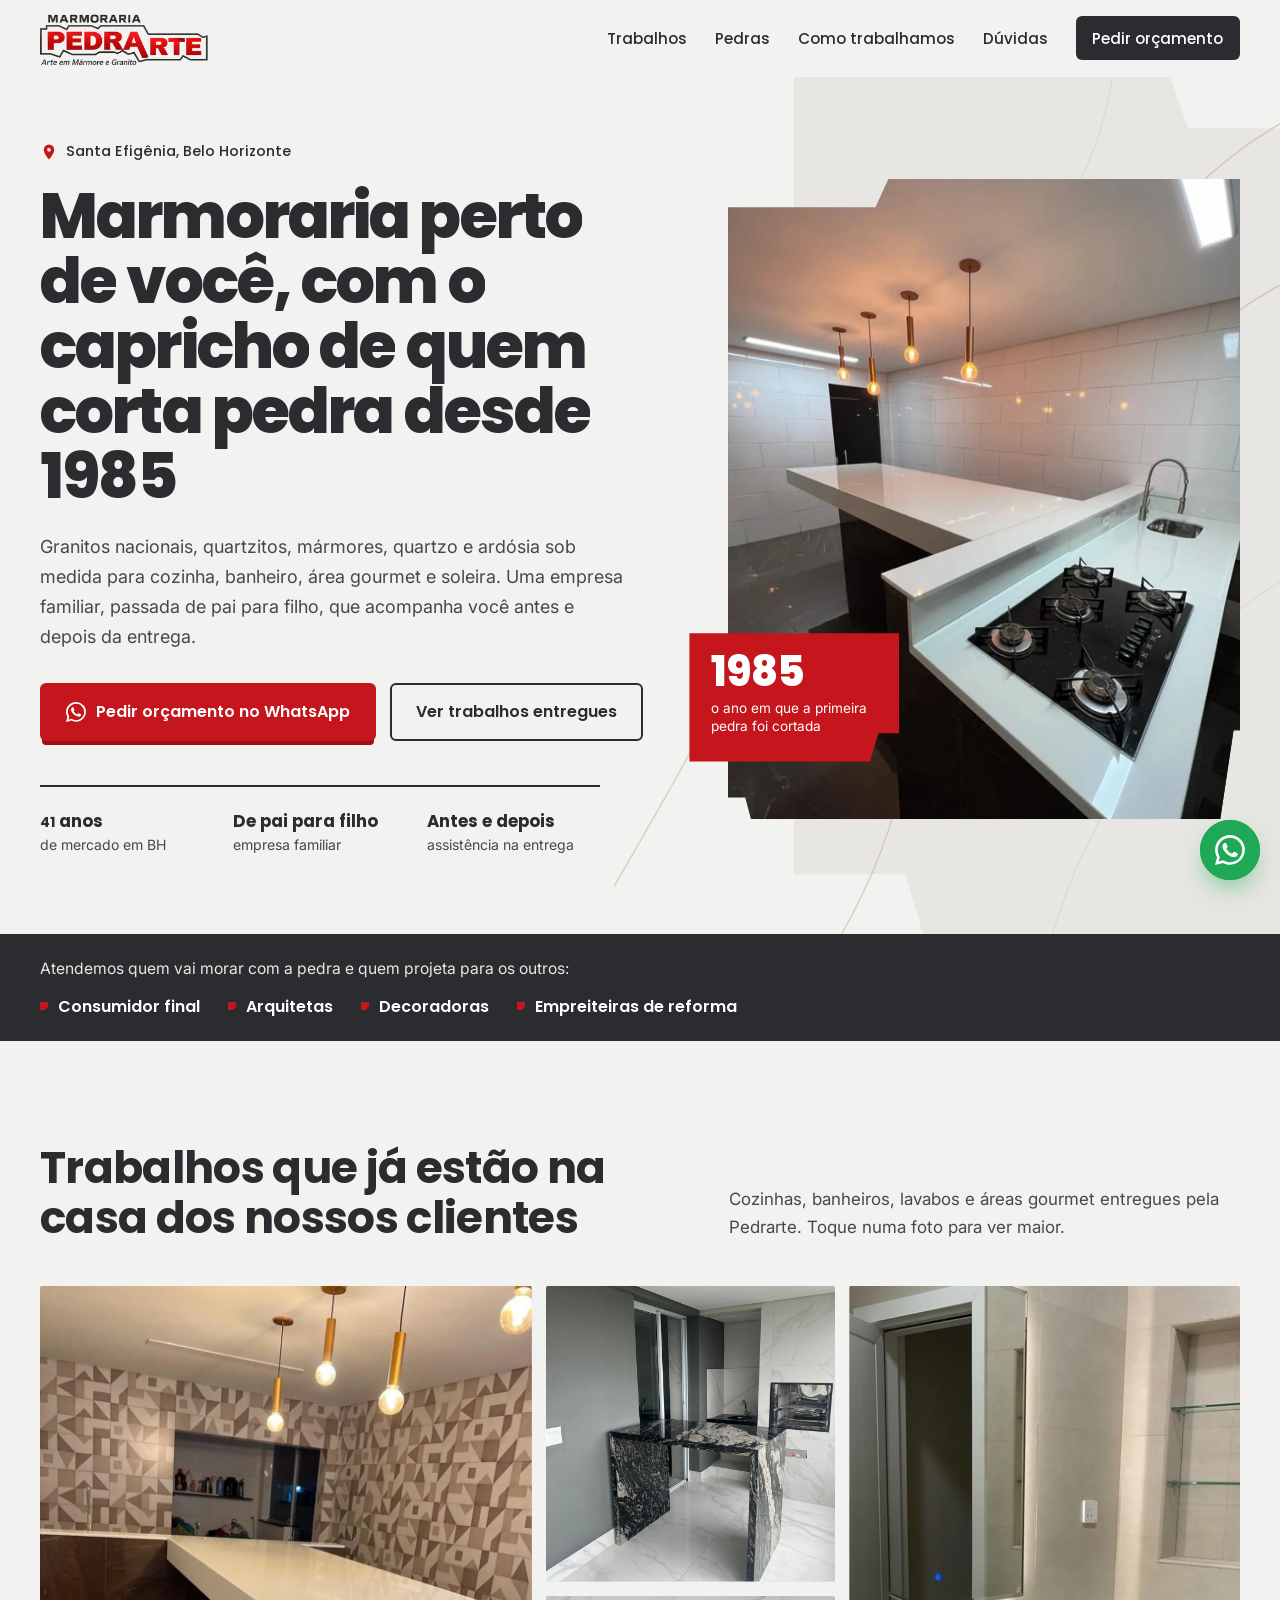
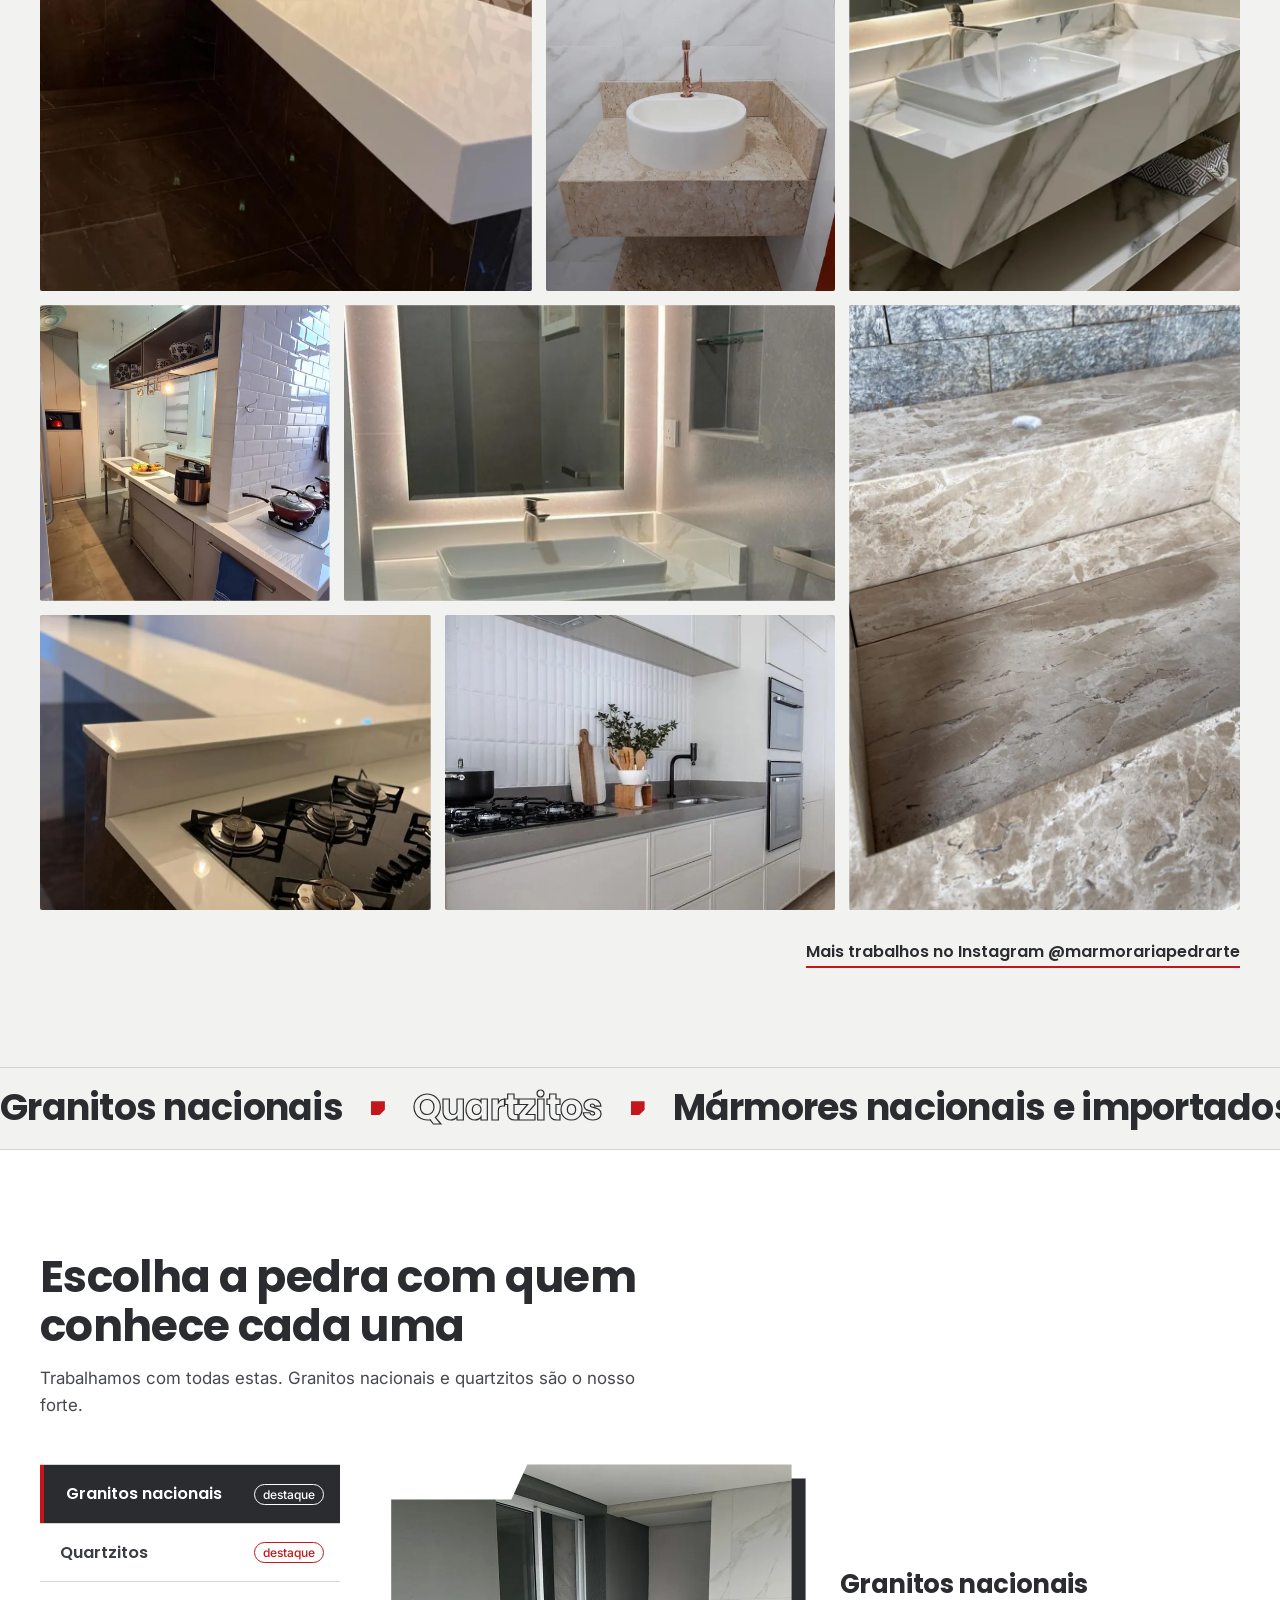
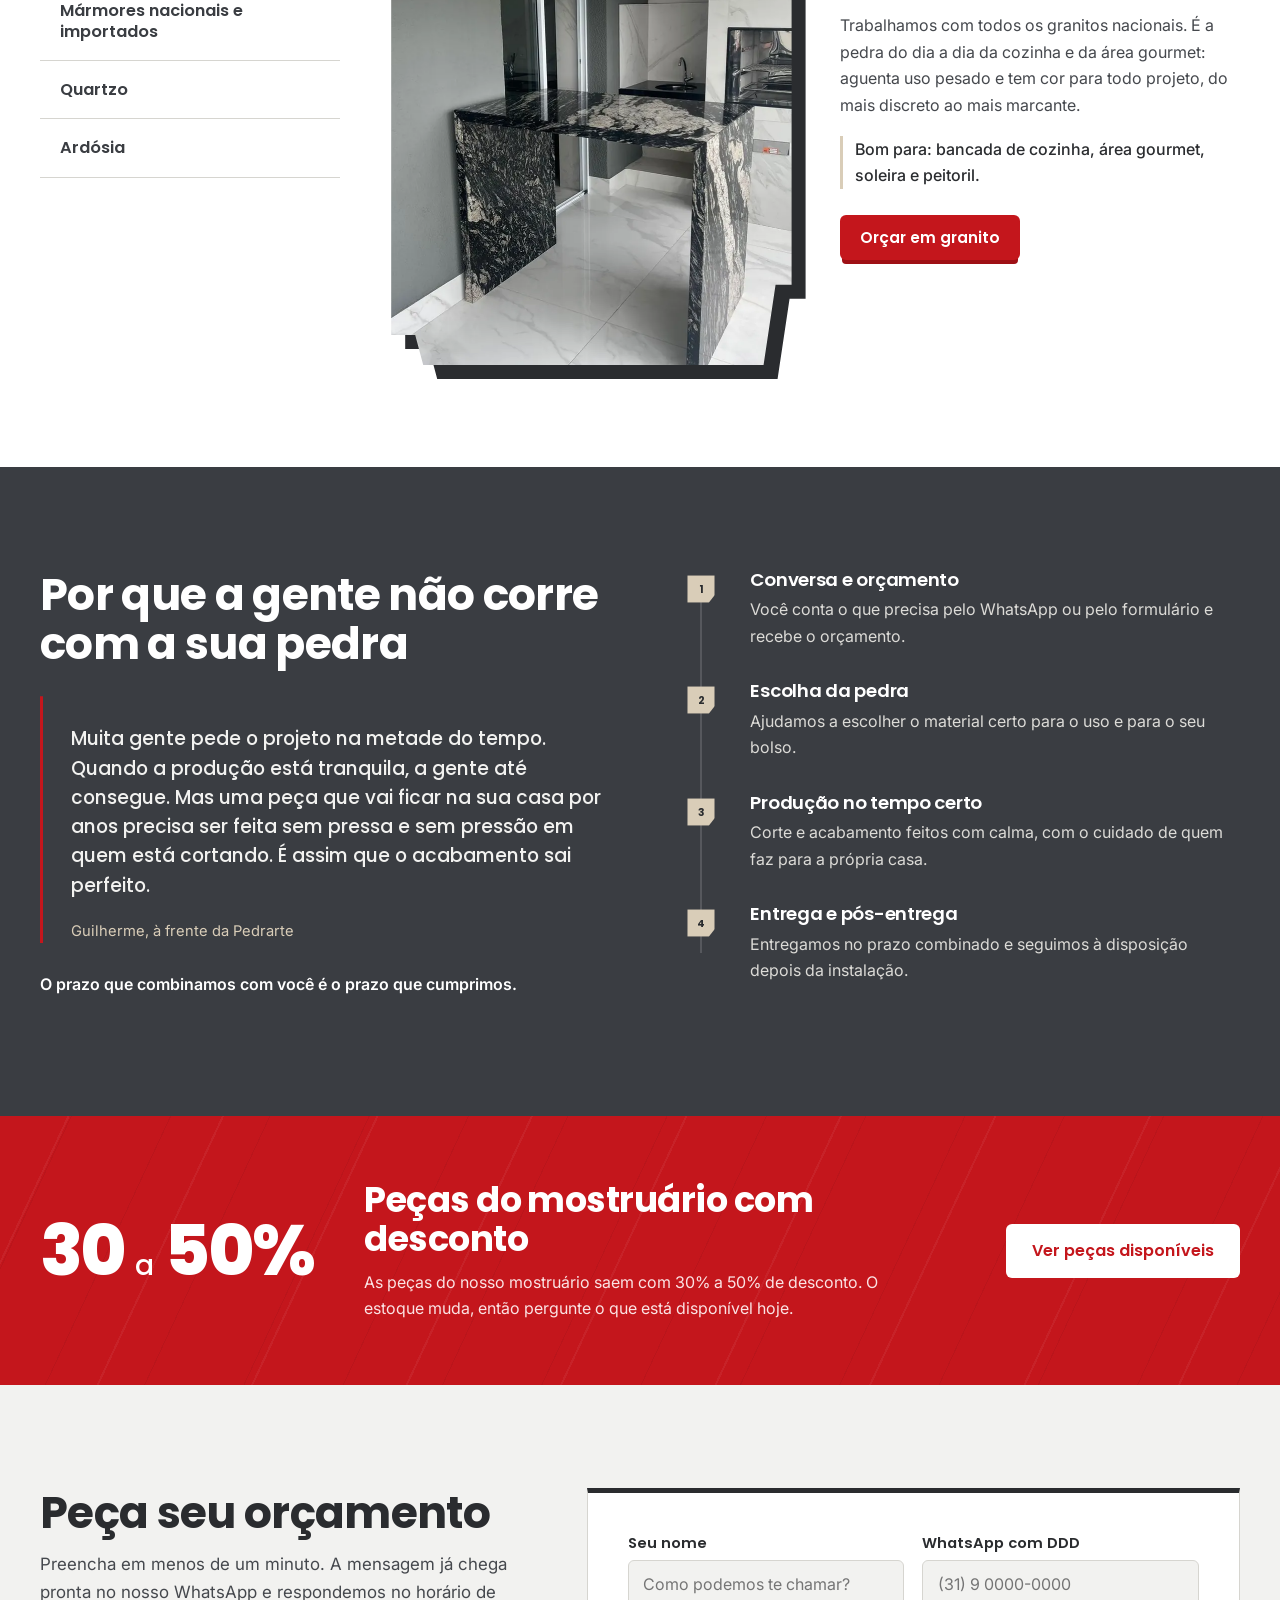
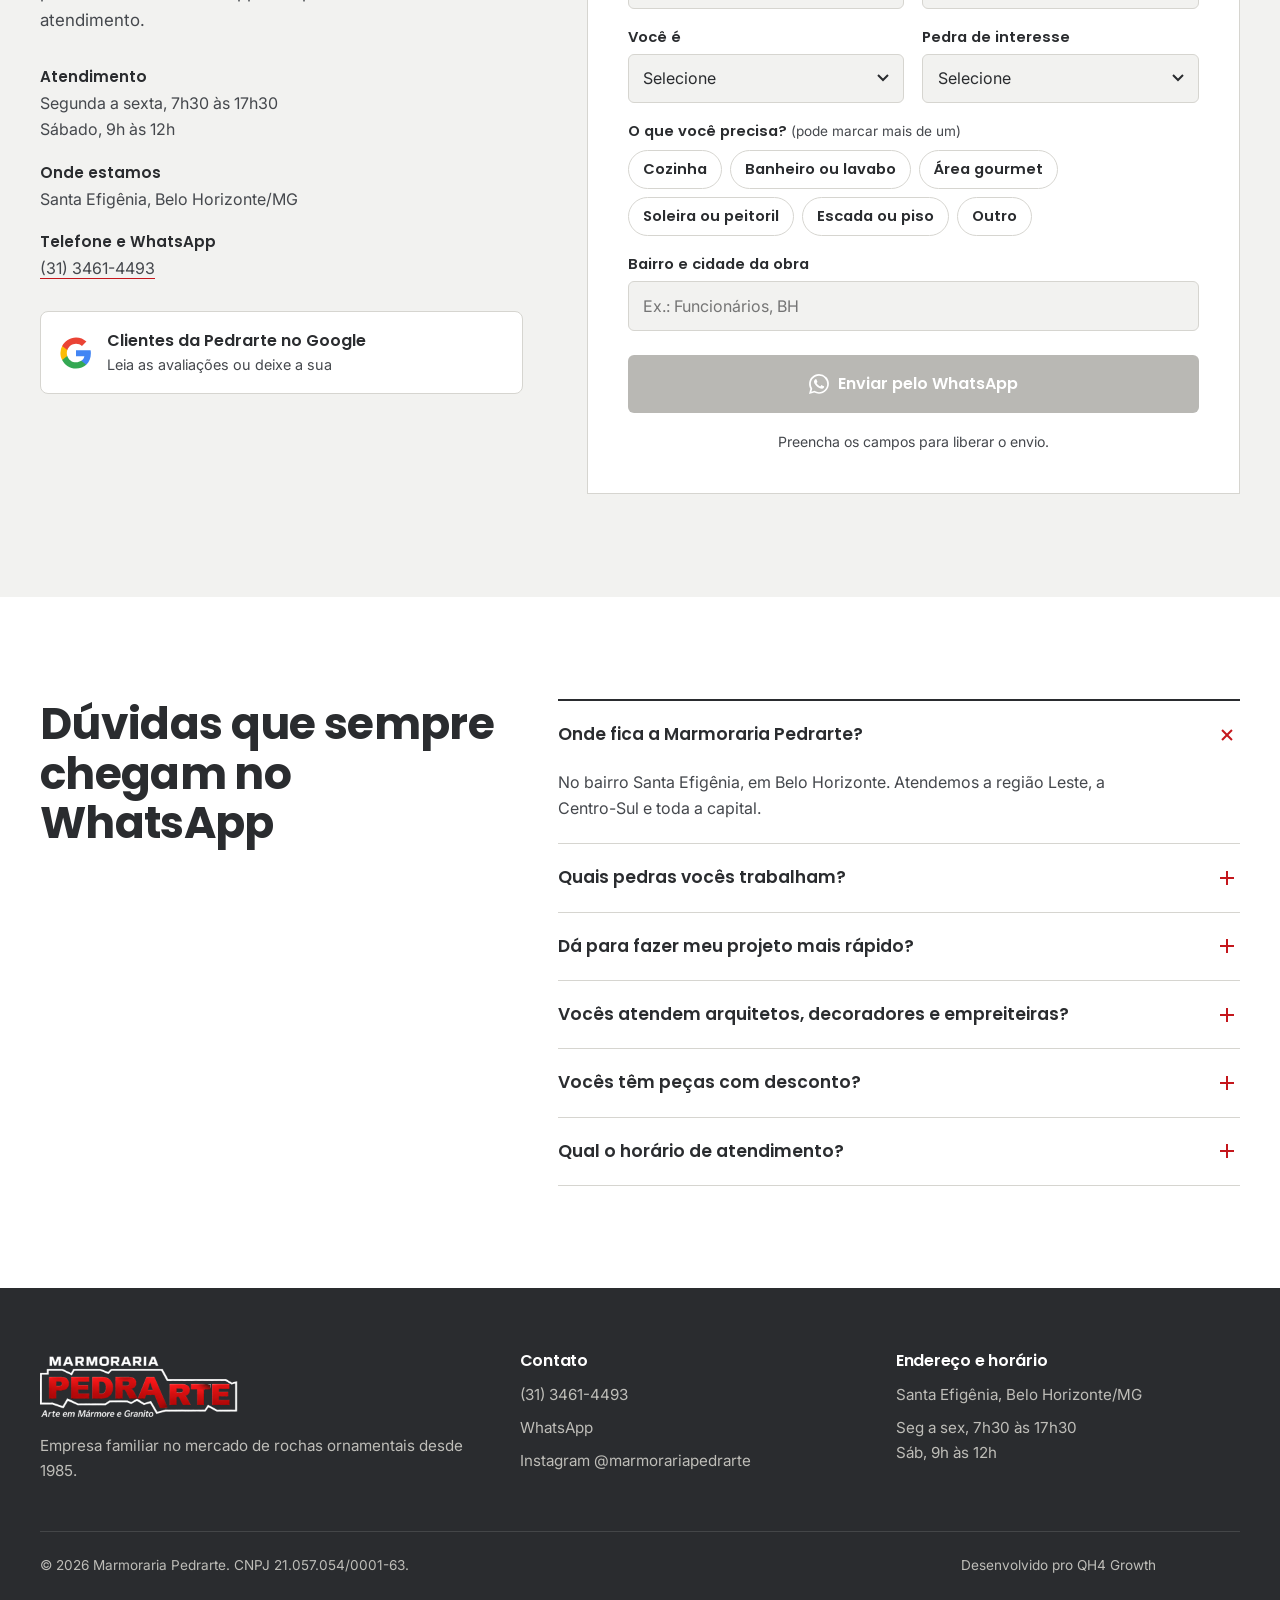
==== index.html @ 65b74d6a "Add files via upload" ====
<!doctype html>
<html lang="pt-BR">
<head>
<meta charset="utf-8">
<meta name="viewport" content="width=device-width, initial-scale=1">
<title>Marmoraria Pedrarte | Marmoraria perto de você em BH desde 1985</title>
<meta name="description" content="Marmoraria familiar no Santa Efigênia, Belo Horizonte, desde 1985. Granitos nacionais, quartzitos, mármores, quartzo e ardósia sob medida para cozinhas, banheiros e áreas gourmet. Peça seu orçamento.">
<meta name="robots" content="index, follow">
<meta name="theme-color" content="#2A2C2F">
<link rel="canonical" href="https://www.pedrarte.com.br/">

<!-- Open Graph -->
<meta property="og:type" content="website">
<meta property="og:locale" content="pt_BR">
<meta property="og:site_name" content="Marmoraria Pedrarte">
<meta property="og:title" content="Marmoraria Pedrarte | Marmoraria perto de você em BH desde 1985">
<meta property="og:description" content="Empresa familiar no Santa Efigênia. Granitos, quartzitos, mármores, quartzo e ardósia sob medida, com assistência antes e depois da entrega.">
<meta property="og:url" content="https://www.pedrarte.com.br/">
<meta property="og:image" content="https://www.pedrarte.com.br/assets/img/og-pedrarte.jpg">
<meta property="og:image:width" content="1200">
<meta property="og:image:height" content="630">
<meta property="og:image:alt" content="Bancada de cozinha em L feita pela Marmoraria Pedrarte">

<!-- Twitter Card -->
<meta name="twitter:card" content="summary_large_image">
<meta name="twitter:title" content="Marmoraria Pedrarte | Marmoraria perto de você em BH">
<meta name="twitter:description" content="Granitos, quartzitos, mármores, quartzo e ardósia sob medida em Belo Horizonte desde 1985.">
<meta name="twitter:image" content="https://www.pedrarte.com.br/assets/img/og-pedrarte.jpg">

<link rel="icon" href="assets/img/favicon.svg" type="image/svg+xml">
<link rel="icon" href="assets/img/favicon-32.png" sizes="32x32" type="image/png">
<link rel="apple-touch-icon" href="assets/img/apple-touch-icon.png">
<link rel="manifest" href="site.webmanifest">

<link rel="preload" as="image" href="assets/img/cozinha-bancada-l-hero.webp" fetchpriority="high">
<link rel="preconnect" href="https://fonts.googleapis.com">
<link rel="preconnect" href="https://fonts.gstatic.com" crossorigin>
<link href="https://fonts.googleapis.com/css2?family=Inter:wght@400;500;600&family=Poppins:wght@500;600;700;800&display=swap" rel="stylesheet">
<script>document.documentElement.classList.add('anim')</script>
<link rel="stylesheet" href="assets/css/style.css">

<!-- Google Tag Manager -->
<script>(function(w,d,s,l,i){w[l]=w[l]||[];w[l].push({'gtm.start':
new Date().getTime(),event:'gtm.js'});var f=d.getElementsByTagName(s)[0],
j=d.createElement(s),dl=l!='dataLayer'?'&l='+l:'';j.async=true;j.src=
'https://www.googletagmanager.com/gtm.js?id='+i+dl;f.parentNode.insertBefore(j,f);
})(window,document,'script','dataLayer','GTM-PGMKR49N');</script>
<!-- End Google Tag Manager -->

<script type="application/ld+json">
{
  "@context": "https://schema.org",
  "@type": "HomeAndConstructionBusiness",
  "@id": "https://www.pedrarte.com.br/#empresa",
  "name": "Marmoraria Pedrarte",
  "alternateName": "Pedrarte Arte em Mármore e Granito",
  "description": "Marmoraria familiar em Belo Horizonte desde 1985. Granitos nacionais, quartzitos, mármores nacionais e importados, quartzo e ardósia sob medida.",
  "url": "https://www.pedrarte.com.br/",
  "logo": "https://www.pedrarte.com.br/assets/img/logo-pedrarte.png",
  "image": "https://www.pedrarte.com.br/assets/img/og-pedrarte.jpg",
  "telephone": "+55-31-3461-4493",
  "foundingDate": "1985",
  "taxID": "21.057.054/0001-63",
  "priceRange": "$$",
  "address": {
    "@type": "PostalAddress",
    "addressLocality": "Belo Horizonte",
    "addressRegion": "MG",
    "addressCountry": "BR",
    "streetAddress": "Santa Efigênia"
  },
  "areaServed": [
    {"@type": "City", "name": "Belo Horizonte"}
  ],
  "openingHoursSpecification": [
    {"@type": "OpeningHoursSpecification", "dayOfWeek": ["Monday","Tuesday","Wednesday","Thursday","Friday"], "opens": "07:30", "closes": "17:30"},
    {"@type": "OpeningHoursSpecification", "dayOfWeek": "Saturday", "opens": "09:00", "closes": "12:00"}
  ],
  "sameAs": ["https://www.instagram.com/marmorariapedrarte/"],
  "makesOffer": [
    {"@type": "Offer", "itemOffered": {"@type": "Product", "name": "Granitos nacionais"}},
    {"@type": "Offer", "itemOffered": {"@type": "Product", "name": "Quartzitos"}},
    {"@type": "Offer", "itemOffered": {"@type": "Product", "name": "Mármores nacionais e importados"}},
    {"@type": "Offer", "itemOffered": {"@type": "Product", "name": "Quartzo"}},
    {"@type": "Offer", "itemOffered": {"@type": "Product", "name": "Ardósia"}}
  ]
}
</script>
<script type="application/ld+json">
{
  "@context": "https://schema.org",
  "@type": "FAQPage",
  "mainEntity": [
    {"@type": "Question", "name": "Onde fica a Marmoraria Pedrarte?", "acceptedAnswer": {"@type": "Answer", "text": "No bairro Santa Efigênia, em Belo Horizonte. Atendemos a região Leste, a Centro-Sul e toda a capital."}},
    {"@type": "Question", "name": "Quais pedras vocês trabalham?", "acceptedAnswer": {"@type": "Answer", "text": "Todos os granitos nacionais, mármores nacionais e importados, quartzo, quartzitos e ardósia. Granitos nacionais e quartzitos são o nosso destaque."}},
    {"@type": "Question", "name": "Dá para fazer meu projeto mais rápido?", "acceptedAnswer": {"@type": "Answer", "text": "Quando a produção não está sobrecarregada, conseguimos adiantar. Mas uma peça que vai ficar na sua casa por anos precisa ser feita com calma, sem pressão sobre quem corta e acaba a pedra. É isso que garante o acabamento perfeito no final, e o prazo combinado é respeitado."}},
    {"@type": "Question", "name": "Vocês atendem arquitetos, decoradores e empreiteiras?", "acceptedAnswer": {"@type": "Answer", "text": "Sim. Atendemos arquitetas, decoradoras, empreiteiras de reforma e também o consumidor final."}},
    {"@type": "Question", "name": "Vocês têm peças com desconto?", "acceptedAnswer": {"@type": "Answer", "text": "Sim. As peças do nosso mostruário saem com 30% a 50% de desconto. Pergunte no WhatsApp o que está disponível."}},
    {"@type": "Question", "name": "Qual o horário de atendimento?", "acceptedAnswer": {"@type": "Answer", "text": "De segunda a sexta, das 7h30 às 17h30, e aos sábados, das 9h às 12h."}}
  ]
}
</script>
</head>
<body>
<!-- Google Tag Manager (noscript) -->
<noscript><iframe src="https://www.googletagmanager.com/ns.html?id=GTM-PGMKR49N"
height="0" width="0" style="display:none;visibility:hidden"></iframe></noscript>
<!-- End Google Tag Manager (noscript) -->

<div class="progresso" aria-hidden="true"></div>
<a class="skip" href="#conteudo">Pular para o conteúdo</a>

<header class="topo" id="topo">
  <div class="wrap topo__in">
    <a href="#" class="topo__logo" aria-label="Marmoraria Pedrarte, voltar ao início">
      <img src="assets/img/logo-pedrarte.png" alt="Marmoraria Pedrarte, Arte em Mármore e Granito" width="600" height="194">
    </a>
    <nav class="topo__nav" id="menu" aria-label="Seções">
      <a href="#trabalhos">Trabalhos</a>
      <a href="#pedras">Pedras</a>
      <a href="#como-trabalhamos">Como trabalhamos</a>
      <a href="#duvidas">Dúvidas</a>
      <a href="#orcamento" class="topo__nav-cta">Pedir orçamento</a>
    </nav>
    <button class="topo__burger" type="button" aria-expanded="false" aria-controls="menu" aria-label="Abrir menu"><span></span><span></span></button>
  </div>
</header>

<main id="conteudo">

<!-- HERO -->
<section class="hero">
  <svg class="hero__veios" viewBox="0 0 800 900" preserveAspectRatio="none" aria-hidden="true">
    <path d="M820 40 C640 120 600 260 470 330 S260 420 180 560 S60 760 -20 880"/>
    <path d="M820 210 C700 260 650 330 560 410 S420 520 380 640 S330 820 260 920"/>
    <path class="fino" d="M600 -10 C590 90 520 160 500 250 S520 400 440 470"/>
    <path class="fino" d="M820 520 C740 560 690 600 640 690 S560 800 520 920"/>
    <path class="fino" d="M470 330 C430 300 360 300 300 250"/>
  </svg>
  <div class="wrap hero__grid">
    <div class="hero__texto">
      <p class="hero__local"><svg viewBox="0 0 24 24" aria-hidden="true"><path d="M12 2a7 7 0 0 0-7 7c0 5.2 7 13 7 13s7-7.8 7-13a7 7 0 0 0-7-7Zm0 9.5A2.5 2.5 0 1 1 12 6.5a2.5 2.5 0 0 1 0 5Z"/></svg>Santa Efigênia, Belo Horizonte</p>
      <h1 class="hero__titulo" aria-label="Marmoraria perto de você, com o capricho de quem corta pedra desde 1985"><span class="w"><span style="--i:0">Marmoraria</span></span> <span class="w"><span style="--i:1">perto</span></span> <span class="w"><span style="--i:2">de</span></span> <span class="w"><span style="--i:3">você,</span></span> <span class="w"><span style="--i:4">com</span></span> <span class="w"><span style="--i:5">o</span></span> <span class="w"><span style="--i:6">capricho</span></span> <span class="w"><span style="--i:7">de</span></span> <span class="w"><span style="--i:8">quem</span></span> <span class="w"><span style="--i:9">corta</span></span> <span class="w"><span style="--i:10">pedra</span></span> <span class="w"><span style="--i:11">desde</span></span> <span class="w"><span style="--i:12">1985</span></span></h1>
      <p class="hero__sub">Granitos nacionais, quartzitos, mármores, quartzo e ardósia sob medida para cozinha, banheiro, área gourmet e soleira. Uma empresa familiar, passada de pai para filho, que acompanha você antes e depois da entrega.</p>
      <div class="hero__acoes">
        <a class="btn btn--vermelho js-wa" data-origem="hero" href="https://wa.me/553134614493?text=Ol%C3%A1%2C%20vim%20pelo%20site%20e%20quero%20um%20or%C3%A7amento." target="_blank" rel="noopener">
          <svg viewBox="0 0 24 24" aria-hidden="true"><use href="#i-wa"/></svg>Pedir orçamento no WhatsApp
        </a>
        <a class="btn btn--linha" href="#trabalhos">Ver trabalhos entregues</a>
      </div>
      <ul class="hero__fatos">
        <li><strong><span data-count="41">41</span> anos</strong><span>de mercado em BH</span></li>
        <li><strong>De pai para filho</strong><span>empresa familiar</span></li>
        <li><strong>Antes e depois</strong><span>assistência na entrega</span></li>
      </ul>
    </div>
    <figure class="hero__foto">
      <div class="moldura moldura--hero" data-parallax>
        <img src="assets/img/cozinha-bancada-l-hero.webp" alt="Bancada de cozinha em L com cooktop e cuba, feita pela Pedrarte" width="1280" height="1600" fetchpriority="high">
      </div>
      <figcaption class="selo">
        <span class="selo__ano">1985</span>
        <span class="selo__txt">o ano em que a primeira pedra foi cortada</span>
      </figcaption>
    </figure>
  </div>
</section>

<!-- PUBLICO -->
<section class="publico" aria-label="Quem atendemos">
  <div class="wrap publico__in">
    <p>Atendemos quem vai morar com a pedra e quem projeta para os outros:</p>
    <ul>
      <li>Consumidor final</li>
      <li>Arquitetas</li>
      <li>Decoradoras</li>
      <li>Empreiteiras de reforma</li>
    </ul>
  </div>
</section>

<!-- TRABALHOS -->
<section class="trabalhos" id="trabalhos">
  <div class="wrap">
    <div class="cab cab--split reveal">
      <h2>Trabalhos que já estão na casa dos nossos clientes</h2>
      <p>Cozinhas, banheiros, lavabos e áreas gourmet entregues pela Pedrarte. Toque numa foto para ver maior.</p>
    </div>
    <div class="galeria">
      <button class="galeria__item g-a reveal" data-full="assets/img/bancada-cozinha-pendentes.webp"><img loading="lazy" src="assets/img/bancada-cozinha-pendentes.webp" alt="Bancada de cozinha branca com pendentes" width="1000" height="1250"></button>
      <button class="galeria__item g-b reveal" data-full="assets/img/area-gourmet-granito-preto.webp"><img loading="lazy" src="assets/img/area-gourmet-granito-preto.webp" alt="Área gourmet com bancada em pedra escura com veios claros" width="1000" height="1000"></button>
      <button class="galeria__item g-c reveal" data-full="assets/img/banheiro-bancada-marmorizada.webp"><img loading="lazy" src="assets/img/banheiro-bancada-marmorizada.webp" alt="Bancada de banheiro marmorizada com cuba de apoio" width="1000" height="1250"></button>
      <button class="galeria__item g-d reveal" data-full="assets/img/lavabo-bancada-bege.webp"><img loading="lazy" src="assets/img/lavabo-bancada-bege.webp" alt="Lavabo com bancada em pedra bege e cuba redonda" width="920" height="1150"></button>
      <button class="galeria__item g-e reveal" data-full="assets/img/cuba-esculpida-bege.webp"><img loading="lazy" src="assets/img/cuba-esculpida-bege.webp" alt="Cuba esculpida em pedra bege" width="1000" height="1250"></button>
      <button class="galeria__item g-f reveal" data-full="assets/img/cozinha-bancada-ilha.webp"><img loading="lazy" src="assets/img/cozinha-bancada-ilha.webp" alt="Cozinha com bancada branca e ilha" width="1000" height="1250"></button>
      <button class="galeria__item g-g reveal" data-full="assets/img/banheiro-lavatorio-espelho.webp"><img loading="lazy" src="assets/img/banheiro-lavatorio-espelho.webp" alt="Banheiro com bancada branca suspensa e espelho iluminado" width="1000" height="1249"></button>
      <button class="galeria__item g-h reveal" data-full="assets/img/bancada-cooktop-detalhe.webp"><img loading="lazy" src="assets/img/bancada-cooktop-detalhe.webp" alt="Detalhe de bancada branca com cooktop embutido" width="1000" height="1250"></button>
      <button class="galeria__item g-i reveal" data-full="assets/img/cozinha-bancada-cinza.webp"><img loading="lazy" src="assets/img/cozinha-bancada-cinza.webp" alt="Cozinha com bancada cinza" width="735" height="735"></button>
    </div>
    <div class="trabalhos__mais reveal">
      <a class="link-seta" href="https://www.instagram.com/marmorariapedrarte/" target="_blank" rel="noopener">Mais trabalhos no Instagram @marmorariapedrarte</a>
    </div>
  </div>
</section>

<!-- FAIXA DE MATERIAIS -->
<div class="faixa" aria-hidden="true">
  <div class="faixa__trilho"><div class="faixa__grupo"><span>Granitos nacionais</span><span>Quartzitos</span><span>Mármores nacionais e importados</span><span>Quartzo</span><span>Ardósia</span><span>Soleiras e peitoris</span><span>Cubas esculpidas</span><span>Bancadas sob medida</span></div><div class="faixa__grupo"><span>Granitos nacionais</span><span>Quartzitos</span><span>Mármores nacionais e importados</span><span>Quartzo</span><span>Ardósia</span><span>Soleiras e peitoris</span><span>Cubas esculpidas</span><span>Bancadas sob medida</span></div></div>
</div>

<!-- PEDRAS -->
<section class="pedras" id="pedras">
  <div class="wrap">
    <div class="cab reveal">
      <h2>Escolha a pedra com quem conhece cada uma</h2>
      <p>Trabalhamos com todas estas. Granitos nacionais e quartzitos são o nosso forte.</p>
    </div>
    <div class="pedras__ui reveal">
      <div class="pedras__abas" role="tablist" aria-label="Tipos de pedra">
        <button role="tab" id="t-granito" aria-controls="p-granito" aria-selected="true" class="aba">Granitos nacionais<em>destaque</em></button>
        <button role="tab" id="t-quartzito" aria-controls="p-quartzito" aria-selected="false" tabindex="-1" class="aba">Quartzitos<em>destaque</em></button>
        <button role="tab" id="t-marmore" aria-controls="p-marmore" aria-selected="false" tabindex="-1" class="aba">Mármores nacionais e importados</button>
        <button role="tab" id="t-quartzo" aria-controls="p-quartzo" aria-selected="false" tabindex="-1" class="aba">Quartzo</button>
        <button role="tab" id="t-ardosia" aria-controls="p-ardosia" aria-selected="false" tabindex="-1" class="aba">Ardósia</button>
      </div>
      <div class="pedras__paineis">
        <div role="tabpanel" id="p-granito" aria-labelledby="t-granito" class="painel is-on">
          <div class="moldura moldura--painel"><img loading="lazy" src="assets/img/area-gourmet-granito-preto.webp" alt="Bancada em granito escuro numa área gourmet" width="1000" height="1000"></div>
          <div class="painel__txt">
            <h3>Granitos nacionais</h3>
            <p>Trabalhamos com todos os granitos nacionais. É a pedra do dia a dia da cozinha e da área gourmet: aguenta uso pesado e tem cor para todo projeto, do mais discreto ao mais marcante.</p>
            <p class="painel__uso">Bom para: bancada de cozinha, área gourmet, soleira e peitoril.</p>
            <a class="btn btn--vermelho btn--p js-wa" data-origem="pedra-granito" href="https://wa.me/553134614493?text=Ol%C3%A1%2C%20quero%20um%20or%C3%A7amento%20em%20granito." target="_blank" rel="noopener">Orçar em granito</a>
          </div>
        </div>
        <div role="tabpanel" id="p-quartzito" aria-labelledby="t-quartzito" class="painel" hidden>
          <div class="moldura moldura--painel"><img loading="lazy" src="assets/img/mesa-jantar-pedra-natural.webp" alt="Mesa de jantar em pedra natural clara com veios" width="1000" height="1250"></div>
          <div class="painel__txt">
            <h3>Quartzitos</h3>
            <p>Pedra natural de veios marcantes, para quem quer a beleza de um mármore numa peça que vira o centro do ambiente. É uma das pedras que mais gostamos de trabalhar.</p>
            <p class="painel__uso">Bom para: ilhas, bancadas de destaque, mesas e revestimentos.</p>
            <a class="btn btn--vermelho btn--p js-wa" data-origem="pedra-quartzito" href="https://wa.me/553134614493?text=Ol%C3%A1%2C%20quero%20um%20or%C3%A7amento%20em%20quartzito." target="_blank" rel="noopener">Orçar em quartzito</a>
          </div>
        </div>
        <div role="tabpanel" id="p-marmore" aria-labelledby="t-marmore" class="painel" hidden>
          <div class="moldura moldura--painel"><img loading="lazy" src="assets/img/cuba-esculpida-bege-2.webp" alt="Cuba esculpida em mármore bege" width="1000" height="1247"></div>
          <div class="painel__txt">
            <h3>Mármores nacionais e importados</h3>
            <p>O clássico dos banheiros e lavabos. Do bege nacional ao importado, inclusive com cubas esculpidas na própria pedra.</p>
            <p class="painel__uso">Bom para: banheiros, lavabos, cubas esculpidas e peças decorativas.</p>
            <a class="btn btn--vermelho btn--p js-wa" data-origem="pedra-marmore" href="https://wa.me/553134614493?text=Ol%C3%A1%2C%20quero%20um%20or%C3%A7amento%20em%20m%C3%A1rmore." target="_blank" rel="noopener">Orçar em mármore</a>
          </div>
        </div>
        <div role="tabpanel" id="p-quartzo" aria-labelledby="t-quartzo" class="painel" hidden>
          <div class="moldura moldura--painel"><img loading="lazy" src="assets/img/cozinha-bancada-branca.webp" alt="Cozinha com bancada branca lisa" width="1000" height="1250"></div>
          <div class="painel__txt">
            <h3>Quartzo</h3>
            <p>Superfície de cor uniforme, para cozinhas e banheiros de linhas limpas. Você escolhe a cor e a gente faz a peça sob medida.</p>
            <p class="painel__uso">Bom para: bancadas de cozinha e banheiro com visual liso.</p>
            <a class="btn btn--vermelho btn--p js-wa" data-origem="pedra-quartzo" href="https://wa.me/553134614493?text=Ol%C3%A1%2C%20quero%20um%20or%C3%A7amento%20em%20quartzo." target="_blank" rel="noopener">Orçar em quartzo</a>
          </div>
        </div>
        <div role="tabpanel" id="p-ardosia" aria-labelledby="t-ardosia" class="painel" hidden>
          <div class="moldura moldura--painel moldura--ardosia" role="img" aria-label="Textura de ardósia"></div>
          <div class="painel__txt">
            <h3>Ardósia</h3>
            <p>Pedra de tom escuro e fosco, tradicional nas casas mineiras. Uma opção prática e de bom preço para pisos, soleiras e áreas externas.</p>
            <p class="painel__uso">Bom para: pisos, soleiras, degraus e áreas externas.</p>
            <a class="btn btn--vermelho btn--p js-wa" data-origem="pedra-ardosia" href="https://wa.me/553134614493?text=Ol%C3%A1%2C%20quero%20um%20or%C3%A7amento%20em%20ard%C3%B3sia." target="_blank" rel="noopener">Orçar em ardósia</a>
          </div>
        </div>
      </div>
    </div>
  </div>
</section>

<!-- COMO TRABALHAMOS -->
<section class="processo" id="como-trabalhamos">
  <div class="wrap processo__grid">
    <div class="processo__fala reveal">
      <h2>Por que a gente não corre com a sua pedra</h2>
      <blockquote>
        <p>Muita gente pede o projeto na metade do tempo. Quando a produção está tranquila, a gente até consegue. Mas uma peça que vai ficar na sua casa por anos precisa ser feita sem pressa e sem pressão em quem está cortando. É assim que o acabamento sai perfeito.</p>
        <footer>Guilherme, à frente da Pedrarte</footer>
      </blockquote>
      <p class="processo__nota">O prazo que combinamos com você é o prazo que cumprimos.</p>
    </div>
    <ol class="passos">
      <li class="reveal">
        <h3>Conversa e orçamento</h3>
        <p>Você conta o que precisa pelo WhatsApp ou pelo formulário e recebe o orçamento.</p>
      </li>
      <li class="reveal">
        <h3>Escolha da pedra</h3>
        <p>Ajudamos a escolher o material certo para o uso e para o seu bolso.</p>
      </li>
      <li class="reveal">
        <h3>Produção no tempo certo</h3>
        <p>Corte e acabamento feitos com calma, com o cuidado de quem faz para a própria casa.</p>
      </li>
      <li class="reveal">
        <h3>Entrega e pós-entrega</h3>
        <p>Entregamos no prazo combinado e seguimos à disposição depois da instalação.</p>
      </li>
    </ol>
  </div>
</section>

<!-- MOSTRUARIO -->
<section class="mostruario">
  <div class="wrap mostruario__in reveal">
    <div class="mostruario__pct" aria-hidden="true"><span data-count="30">30</span><span>a</span><span><span data-count="50">50</span>%</span></div>
    <div>
      <h2>Peças do mostruário com desconto</h2>
      <p>As peças do nosso mostruário saem com 30% a 50% de desconto. O estoque muda, então pergunte o que está disponível hoje.</p>
    </div>
    <a class="btn btn--branco js-wa" data-origem="mostruario" href="https://wa.me/553134614493?text=Ol%C3%A1%2C%20quero%20saber%20quais%20pe%C3%A7as%20do%20mostru%C3%A1rio%20est%C3%A3o%20com%20desconto." target="_blank" rel="noopener">Ver peças disponíveis</a>
  </div>
</section>

<!-- AVALIACOES + FORM -->
<section class="orcamento" id="orcamento">
  <div class="wrap orcamento__grid">
    <div class="orcamento__lado reveal">
      <h2>Peça seu orçamento</h2>
      <p>Preencha em menos de um minuto. A mensagem já chega pronta no nosso WhatsApp e respondemos no horário de atendimento.</p>
      <dl class="info">
        <div><dt>Atendimento</dt><dd>Segunda a sexta, 7h30 às 17h30<br>Sábado, 9h às 12h</dd></div>
        <div><dt>Onde estamos</dt><dd>Santa Efigênia, Belo Horizonte/MG</dd></div>
        <div><dt>Telefone e WhatsApp</dt><dd><a href="tel:+553134614493">(31) 3461-4493</a></dd></div>
      </dl>
      <a class="google" href="https://g.page/r/CTZ-ctTq_ymwEAI/review" target="_blank" rel="noopener">
        <svg viewBox="0 0 48 48" aria-hidden="true"><path fill="#4285F4" d="M45 24.5c0-1.6-.1-3.1-.4-4.5H24v8.5h11.8c-.5 2.7-2.1 5-4.4 6.6v5.5h7.1c4.2-3.8 6.5-9.5 6.5-16.1Z"/><path fill="#34A853" d="M24 46c5.9 0 10.9-2 14.5-5.4l-7.1-5.5c-2 1.3-4.5 2.1-7.4 2.1-5.7 0-10.6-3.9-12.3-9.1H4.4v5.7C8 41 15.4 46 24 46Z"/><path fill="#FBBC05" d="M11.7 28.1c-.4-1.3-.7-2.7-.7-4.1s.3-2.8.7-4.1v-5.7H4.4A22 22 0 0 0 2 24c0 3.6.9 6.9 2.4 9.8l7.3-5.7Z"/><path fill="#EA4335" d="M24 10.8c3.2 0 6.1 1.1 8.4 3.3l6.3-6.3C34.9 4.2 29.9 2 24 2 15.4 2 8 7 4.4 14.2l7.3 5.7c1.7-5.2 6.6-9.1 12.3-9.1Z"/></svg>
        <span><strong>Clientes da Pedrarte no Google</strong>Leia as avaliações ou deixe a sua</span>
      </a>
    </div>

    <form class="form reveal" id="form-orcamento" novalidate>
      <div class="campo">
        <label for="f-nome">Seu nome</label>
        <input id="f-nome" name="nome" type="text" autocomplete="name" required minlength="2" placeholder="Como podemos te chamar?">
      </div>
      <div class="campo">
        <label for="f-whats">WhatsApp com DDD</label>
        <input id="f-whats" name="whatsapp" type="tel" inputmode="numeric" autocomplete="tel" required placeholder="(31) 9 0000-0000" pattern="\(\d{2}\) \d \d{4}-\d{4}|\(\d{2}\) \d{4}-\d{4}">
      </div>
      <div class="campo">
        <label for="f-perfil">Você é</label>
        <select id="f-perfil" name="perfil" required>
          <option value="" disabled selected>Selecione</option>
          <option>Cliente final (é para a minha casa)</option>
          <option>Arquiteta(o) ou decoradora(r)</option>
          <option>Empreiteira de reforma</option>
        </select>
      </div>
      <div class="campo">
        <label for="f-pedra">Pedra de interesse</label>
        <select id="f-pedra" name="pedra" required>
          <option value="" disabled selected>Selecione</option>
          <option>Granito</option>
          <option>Quartzito</option>
          <option>Mármore</option>
          <option>Quartzo</option>
          <option>Ardósia</option>
          <option>Ainda não sei, quero ajuda</option>
        </select>
      </div>
      <fieldset class="campo campo--chips">
        <legend>O que você precisa? <small>(pode marcar mais de um)</small></legend>
        <div class="chips">
          <label><input type="checkbox" name="ambiente" value="Cozinha"><span>Cozinha</span></label>
          <label><input type="checkbox" name="ambiente" value="Banheiro ou lavabo"><span>Banheiro ou lavabo</span></label>
          <label><input type="checkbox" name="ambiente" value="Área gourmet"><span>Área gourmet</span></label>
          <label><input type="checkbox" name="ambiente" value="Soleira ou peitoril"><span>Soleira ou peitoril</span></label>
          <label><input type="checkbox" name="ambiente" value="Escada ou piso"><span>Escada ou piso</span></label>
          <label><input type="checkbox" name="ambiente" value="Outro"><span>Outro</span></label>
        </div>
      </fieldset>
      <div class="campo campo--full">
        <label for="f-bairro">Bairro e cidade da obra</label>
        <input id="f-bairro" name="bairro" type="text" required minlength="3" placeholder="Ex.: Funcionários, BH">
      </div>
      <button class="btn btn--vermelho btn--full" type="submit" disabled>
        <svg viewBox="0 0 24 24" aria-hidden="true"><use href="#i-wa"/></svg>Enviar pelo WhatsApp
      </button>
      <p class="form__aviso" id="form-aviso" aria-live="polite">Preencha os campos para liberar o envio.</p>
    </form>
  </div>
</section>

<!-- FAQ -->
<section class="faq" id="duvidas">
  <div class="wrap faq__grid">
    <h2 class="reveal">Dúvidas que sempre chegam no WhatsApp</h2>
    <div class="faq__lista">
      <details class="reveal" open>
        <summary>Onde fica a Marmoraria Pedrarte?</summary>
        <p>No bairro Santa Efigênia, em Belo Horizonte. Atendemos a região Leste, a Centro-Sul e toda a capital.</p>
      </details>
      <details class="reveal">
        <summary>Quais pedras vocês trabalham?</summary>
        <p>Todos os granitos nacionais, mármores nacionais e importados, quartzo, quartzitos e ardósia. Granitos nacionais e quartzitos são o nosso destaque.</p>
      </details>
      <details class="reveal">
        <summary>Dá para fazer meu projeto mais rápido?</summary>
        <p>Quando a produção não está sobrecarregada, conseguimos adiantar. Mas uma peça que vai ficar na sua casa por anos precisa ser feita com calma, sem pressão sobre quem corta e acaba a pedra. É isso que garante o acabamento perfeito no final, e o prazo combinado é respeitado.</p>
      </details>
      <details class="reveal">
        <summary>Vocês atendem arquitetos, decoradores e empreiteiras?</summary>
        <p>Sim. Atendemos arquitetas, decoradoras, empreiteiras de reforma e também o consumidor final.</p>
      </details>
      <details class="reveal">
        <summary>Vocês têm peças com desconto?</summary>
        <p>Sim. As peças do nosso mostruário saem com 30% a 50% de desconto. Pergunte no WhatsApp o que está disponível.</p>
      </details>
      <details class="reveal">
        <summary>Qual o horário de atendimento?</summary>
        <p>De segunda a sexta, das 7h30 às 17h30, e aos sábados, das 9h às 12h.</p>
      </details>
    </div>
  </div>
</section>

</main>

<footer class="rodape">
  <div class="wrap rodape__grid">
    <div>
      <img class="rodape__logo" src="assets/img/logo-pedrarte-branca.png" alt="Marmoraria Pedrarte" width="600" height="194" loading="lazy">
      <p>Empresa familiar no mercado de rochas ornamentais desde 1985.</p>
    </div>
    <div>
      <h3>Contato</h3>
      <p><a href="tel:+553134614493">(31) 3461-4493</a></p>
      <p><a class="js-wa" data-origem="rodape" href="https://wa.me/553134614493?text=Ol%C3%A1%2C%20vim%20pelo%20site%20e%20quero%20um%20or%C3%A7amento." target="_blank" rel="noopener">WhatsApp</a></p>
      <p><a href="https://www.instagram.com/marmorariapedrarte/" target="_blank" rel="noopener">Instagram @marmorariapedrarte</a></p>
    </div>
    <div>
      <h3>Endereço e horário</h3>
      <p>Santa Efigênia, Belo Horizonte/MG</p>
      <p>Seg a sex, 7h30 às 17h30<br>Sáb, 9h às 12h</p>
    </div>
  </div>
  <div class="wrap rodape__base">
    <p>© <span id="ano">2026</span> Marmoraria Pedrarte. CNPJ 21.057.054/0001-63.</p>
    <!-- CONFIRMAR O @ DO INSTAGRAM DA QH4 -->
    <p><a href="https://www.instagram.com/qh4growth/" target="_blank" rel="noopener">Desenvolvido pro QH4 Growth</a></p>
  </div>
</footer>

<a class="wa-float js-wa" data-origem="flutuante" href="https://wa.me/553134614493?text=Ol%C3%A1%2C%20vim%20pelo%20site%20e%20quero%20um%20or%C3%A7amento." target="_blank" rel="noopener" aria-label="Falar com a Pedrarte no WhatsApp">
  <svg viewBox="0 0 24 24" aria-hidden="true"><use href="#i-wa"/></svg>
</a>

<div class="lightbox" id="lightbox" hidden>
  <button class="lightbox__fechar" type="button" aria-label="Fechar foto">×</button>
  <img src="" alt="">
</div>

<svg width="0" height="0" style="position:absolute" aria-hidden="true">
  <symbol id="i-wa" viewBox="0 0 24 24"><path fill="currentColor" d="M17.5 14.4c-.3-.1-1.8-.9-2-1-.3-.1-.5-.1-.7.1-.2.3-.8 1-.9 1.2-.2.2-.3.2-.6.1-.3-.1-1.3-.5-2.4-1.5-.9-.8-1.5-1.8-1.7-2.1-.2-.3 0-.5.1-.6l.4-.5c.2-.2.2-.3.3-.5.1-.2 0-.4 0-.5l-.9-2.2c-.2-.6-.5-.5-.7-.5h-.6c-.2 0-.5.1-.8.4-.3.3-1 1-1 2.5s1.1 2.9 1.2 3.1c.1.2 2.1 3.2 5.1 4.5.7.3 1.3.5 1.7.6.7.2 1.4.2 1.9.1.6-.1 1.8-.7 2-1.4.3-.7.3-1.3.2-1.4-.1-.2-.3-.2-.6-.4ZM12 21.8c-1.8 0-3.5-.5-5-1.4l-.4-.2-3.7 1 1-3.6-.2-.4A9.8 9.8 0 0 1 2.2 12C2.2 6.6 6.6 2.2 12 2.2c2.6 0 5.1 1 6.9 2.9a9.7 9.7 0 0 1 2.9 6.9c0 5.4-4.4 9.8-9.8 9.8Zm8.4-18.2A11.8 11.8 0 0 0 12 0C5.4 0 .1 5.3.1 11.9c0 2.1.6 4.1 1.6 5.9L0 24l6.3-1.7c1.7.9 3.7 1.4 5.7 1.4 6.6 0 11.9-5.3 11.9-11.9 0-3.2-1.2-6.2-3.5-8.4Z"/></symbol>
</svg>

<script src="assets/js/main.js" defer></script>
</body>
</html>
---- assets/css/style.css ----
/* Marmoraria Pedrarte | LP QH4 */
:root{
  --pedra:#F2F2F0;      /* branco de pedra polida, frio */
  --pedra-2:#E7E6E2;
  --branco:#FFFFFF;
  --grafite:#2A2C2F;    /* contorno do logo */
  --grafite-2:#3A3D42;
  --texto:#45484D;
  --vermelho:#C4161C;   /* vermelho do logo */
  --vermelho-esc:#9E1015;
  --travertino:#D9CDB8; /* bege das cubas esculpidas */
  --linha:#D6D5D0;
  --wa:#1FA855;
  --f-tit:'Poppins',system-ui,sans-serif;
  --f-txt:'Inter',system-ui,sans-serif;
  --wrap:1200px;
  --ease:cubic-bezier(.2,.7,.2,1);
  /* recorte inspirado na moldura "quebrada" do logo */
  --corte:polygon(0 7%,30% 7%,34% 0,100% 0,100% 84%,96% 84%,93% 100%,8% 100%,6% 94%,0 94%);
  --corte-b:polygon(0 0,64% 0,67% 6%,100% 6%,100% 100%,22% 100%,19% 93%,0 93%);
}
*,*::before,*::after{box-sizing:border-box}
html{scroll-behavior:smooth;scroll-padding-top:84px;-webkit-text-size-adjust:100%}
body{margin:0;background:var(--pedra);color:var(--texto);font:400 1rem/1.65 var(--f-txt);overflow-x:hidden}
img{max-width:100%;height:auto;display:block}
a{color:inherit}
h1,h2,h3{font-family:var(--f-tit);color:var(--grafite);margin:0;line-height:1.12;letter-spacing:-.015em}
h2{font-size:clamp(1.75rem,1.2rem + 2.2vw,2.75rem);font-weight:700}
h3{font-size:1.15rem;font-weight:600}
p{margin:0 0 1em}
.wrap{width:min(100% - 32px,var(--wrap));margin-inline:auto}
.skip{position:absolute;left:-9999px;top:8px;background:var(--grafite);color:#fff;padding:10px 14px;z-index:100}
.skip:focus{left:8px}
:focus-visible{outline:3px solid var(--vermelho);outline-offset:3px}

/* Botões */
.btn{display:inline-flex;align-items:center;justify-content:center;gap:.6em;font:600 1rem/1 var(--f-tit);padding:1.05em 1.5em;border-radius:6px;text-decoration:none;border:2px solid transparent;cursor:pointer;transition:transform .25s var(--ease),background-color .25s,box-shadow .25s,color .25s;will-change:transform}
.btn svg{width:1.25em;height:1.25em;fill:currentColor;flex:none}
.btn--vermelho{background:var(--vermelho);color:#fff;box-shadow:0 6px 0 -2px var(--vermelho-esc)}
.btn--vermelho:hover{transform:translateY(-2px);box-shadow:0 8px 0 -2px var(--vermelho-esc)}
.btn--vermelho:active{transform:translateY(2px);box-shadow:0 3px 0 -2px var(--vermelho-esc)}
.btn--vermelho:disabled{background:#B9B8B4;box-shadow:none;transform:none;cursor:not-allowed}
.btn--linha{border-color:var(--grafite);color:var(--grafite)}
.btn--linha:hover{background:var(--grafite);color:#fff}
.btn--branco{background:#fff;color:var(--vermelho)}
.btn--branco:hover{transform:translateY(-2px);background:var(--pedra)}
.btn--p{padding:.85em 1.2em;font-size:.95rem}
.btn--full{width:100%}

/* Topo */
.topo{position:sticky;top:0;z-index:50;background:rgba(242,242,240,.92);backdrop-filter:blur(10px);-webkit-backdrop-filter:blur(10px);border-bottom:1px solid transparent;transition:border-color .3s,box-shadow .3s}
.topo.is-scroll{border-color:var(--linha);box-shadow:0 6px 24px -18px rgba(42,44,47,.5)}
.topo__in{display:flex;align-items:center;justify-content:space-between;gap:24px;height:76px}
.topo__logo img{width:170px;height:auto}
.topo__nav{display:flex;align-items:center;gap:28px;font:500 .95rem var(--f-tit)}
.topo__nav a{text-decoration:none;color:var(--grafite);position:relative}
.topo__nav a:not(.topo__nav-cta)::after{content:"";position:absolute;left:0;right:0;bottom:-6px;height:2px;background:var(--vermelho);transform:scaleX(0);transform-origin:left;transition:transform .3s var(--ease)}
.topo__nav a:not(.topo__nav-cta):hover::after{transform:scaleX(1)}
.topo__nav-cta{background:var(--grafite);color:#fff!important;padding:.7em 1.1em;border-radius:6px;transition:background-color .25s}
.topo__nav-cta:hover{background:var(--vermelho)}
.topo__burger{display:none;width:44px;height:44px;border:0;background:transparent;cursor:pointer;position:relative}
.topo__burger span{position:absolute;left:10px;right:10px;height:2px;background:var(--grafite);transition:transform .3s var(--ease),top .3s}
.topo__burger span:first-child{top:17px}.topo__burger span:last-child{top:25px}
.topo__burger[aria-expanded="true"] span:first-child{top:21px;transform:rotate(45deg)}
.topo__burger[aria-expanded="true"] span:last-child{top:21px;transform:rotate(-45deg)}

/* Hero */
.hero{padding:clamp(32px,5vw,72px) 0 clamp(48px,6vw,96px);position:relative;overflow:hidden}
.hero::before{content:"";position:absolute;right:-8vw;top:0;bottom:0;width:46vw;background:var(--pedra-2);clip-path:var(--corte-b);z-index:-1}
.hero__grid{display:grid;grid-template-columns:1.08fr .92fr;gap:clamp(32px,5vw,72px);align-items:center}
.hero__local{display:inline-flex;align-items:center;gap:8px;font:500 .9rem var(--f-tit);color:var(--grafite);margin-bottom:22px}
.hero__local svg{width:18px;height:18px;fill:var(--vermelho)}
.hero__titulo{font-size:clamp(2.1rem,1.2rem + 3.6vw,3.9rem);font-weight:800;letter-spacing:-.03em;line-height:1.04;max-width:15ch;margin-bottom:24px}
.hero__sub{font-size:1.125rem;max-width:54ch;margin-bottom:32px}
.hero__acoes{display:flex;flex-wrap:wrap;gap:14px;margin-bottom:44px}
.hero__fatos{list-style:none;margin:0;padding:24px 0 0;border-top:2px solid var(--grafite);display:grid;grid-template-columns:repeat(3,1fr);gap:20px;max-width:560px}
.hero__fatos strong{display:block;font:700 1.05rem/1.2 var(--f-tit);color:var(--grafite)}
.hero__fatos span{font-size:.88rem}
.hero__foto{margin:0;position:relative}

.moldura{position:relative;isolation:isolate}
.moldura img{width:100%;height:100%;object-fit:cover;clip-path:var(--corte)}
.moldura::before{content:"";position:absolute;inset:0;background:var(--grafite);clip-path:var(--corte);transform:translate(14px,14px);z-index:-1}
.moldura--hero{aspect-ratio:4/5;max-height:640px;margin-left:auto}
.moldura--hero img{transform:scale(1.06)}
.selo{position:absolute;left:-28px;bottom:9%;background:var(--vermelho);color:#fff;padding:18px 22px 16px;max-width:210px;clip-path:polygon(0 0,100% 0,100% 78%,90% 78%,86% 100%,0 100%);box-shadow:0 20px 40px -20px rgba(158,16,21,.7)}
.selo__ano{display:block;font:800 2.6rem/1 var(--f-tit);letter-spacing:-.03em}
.selo__txt{display:block;font-size:.85rem;line-height:1.35;margin-top:6px;padding-bottom:10px}

/* Público */
.publico{background:var(--grafite);color:#E9E8E4}
.publico__in{display:flex;flex-wrap:wrap;align-items:center;justify-content:space-between;gap:12px 32px;padding:22px 0}
.publico p{margin:0;font-size:.98rem}
.publico ul{list-style:none;display:flex;flex-wrap:wrap;gap:8px 28px;margin:0;padding:0;font:600 1rem var(--f-tit);color:#fff}
.publico li{position:relative;padding-left:18px}
.publico li::before{content:"";position:absolute;left:0;top:.5em;width:8px;height:8px;background:var(--vermelho);clip-path:polygon(0 0,100% 0,100% 60%,60% 100%,0 100%)}

/* Cabeçalhos */
.cab{max-width:640px;margin-bottom:44px}
.cab p{font-size:1.06rem;margin-top:14px}
.cab--split{max-width:none;display:grid;grid-template-columns:1.1fr .9fr;gap:24px 64px;align-items:end}
.cab--split p{margin:0}

/* Trabalhos */
.trabalhos{padding:clamp(64px,8vw,112px) 0}
.galeria{display:grid;grid-template-columns:repeat(12,1fr);grid-auto-rows:clamp(110px,11vw,150px);gap:14px}
.galeria__item{padding:0;border:0;background:var(--pedra-2);cursor:zoom-in;overflow:hidden;position:relative;border-radius:2px}
.galeria__item img{width:100%;height:100%;object-fit:cover;transition:transform .7s var(--ease),filter .4s}
.galeria__item:hover img{transform:scale(1.05)}
.galeria__item::after{content:"";position:absolute;inset:auto 0 0 0;height:4px;background:var(--vermelho);transform:scaleX(0);transform-origin:left;transition:transform .4s var(--ease)}
.galeria__item:hover::after,.galeria__item:focus-visible::after{transform:scaleX(1)}
.g-a{grid-column:1/6;grid-row:1/5}
.g-b{grid-column:6/9;grid-row:1/3}
.g-d{grid-column:6/9;grid-row:3/5}
.g-c{grid-column:9/13;grid-row:1/5}
.g-f{grid-column:1/4;grid-row:5/7}
.g-g{grid-column:4/9;grid-row:5/7}
.g-e{grid-column:9/13;grid-row:5/9}
.g-h{grid-column:1/5;grid-row:7/9}
.g-i{grid-column:5/9;grid-row:7/9}
.trabalhos__mais{margin-top:28px;text-align:right}
.link-seta{font:600 1rem var(--f-tit);color:var(--grafite);text-decoration:none;border-bottom:2px solid var(--vermelho);padding-bottom:3px;transition:color .25s}
.link-seta:hover{color:var(--vermelho)}

/* Pedras */
.pedras{padding:clamp(64px,8vw,112px) 0;background:var(--branco)}
.pedras__ui{display:grid;grid-template-columns:300px 1fr;gap:clamp(24px,4vw,56px);align-items:start}
.pedras__abas{display:flex;flex-direction:column;border-top:1px solid var(--linha)}
.aba{all:unset;box-sizing:border-box;display:flex;align-items:center;justify-content:space-between;gap:10px;padding:18px 16px 18px 20px;border-bottom:1px solid var(--linha);font:600 1.02rem/1.3 var(--f-tit);color:var(--grafite-2);cursor:pointer;position:relative;transition:background-color .25s,color .25s,padding .3s var(--ease)}
.aba em{font:500 .75rem var(--f-txt);font-style:normal;color:var(--vermelho);border:1px solid currentColor;border-radius:99px;padding:2px 8px;white-space:nowrap}
.aba::before{content:"";position:absolute;left:0;top:0;bottom:0;width:4px;background:var(--vermelho);transform:scaleY(0);transition:transform .3s var(--ease)}
.aba:hover{background:var(--pedra)}
.aba[aria-selected="true"]{background:var(--grafite);color:#fff;padding-left:26px}
.aba[aria-selected="true"]::before{transform:scaleY(1)}
.aba[aria-selected="true"] em{color:#fff}
.aba:focus-visible{outline:3px solid var(--vermelho);outline-offset:-3px}
.painel{display:grid;grid-template-columns:1fr 1fr;gap:clamp(24px,4vw,48px);align-items:center}
.painel[hidden]{display:none}
.painel.is-on{animation:painel .55s var(--ease)}
@keyframes painel{from{opacity:0;transform:translateY(12px)}to{opacity:1;transform:none}}
.moldura--painel{aspect-ratio:4/5}
.moldura--ardosia{background:none}
.moldura--ardosia::after{content:"";position:absolute;inset:0;clip-path:var(--corte);background:
  repeating-linear-gradient(172deg,rgba(255,255,255,.035) 0 2px,transparent 2px 9px),
  repeating-linear-gradient(8deg,rgba(0,0,0,.12) 0 1px,transparent 1px 14px),
  linear-gradient(160deg,#4A4F55,#2F3338 55%,#3B4046)}
.moldura--ardosia::before{background:var(--travertino)}
.painel__txt h3{font-size:1.6rem;font-weight:700;margin-bottom:14px}
.painel__uso{font-weight:500;color:var(--grafite);border-left:3px solid var(--travertino);padding-left:12px;margin:18px 0 26px}

/* Processo */
.processo{background:var(--grafite-2);color:#DCDBD7;padding:clamp(64px,8vw,112px) 0;position:relative}
.processo h2,.processo h3{color:#fff}
.processo__grid{display:grid;grid-template-columns:1fr 1fr;gap:clamp(32px,6vw,88px);align-items:start}
.processo blockquote{margin:28px 0 0;padding:28px 0 0 28px;border-left:3px solid var(--vermelho);position:relative}
.processo blockquote p{font:500 1.18rem/1.55 var(--f-tit);color:#F2F2F0}
.processo blockquote footer{font-size:.92rem;color:var(--travertino)}
.processo__nota{margin-top:28px;font-weight:600;color:#fff}
.passos{list-style:none;margin:0;padding:0;counter-reset:p}
.passos li{counter-increment:p;position:relative;padding:0 0 32px 72px}
.passos li:last-child{padding-bottom:0}
.passos li::before{content:counter(p);position:absolute;left:0;top:-4px;width:46px;height:46px;display:grid;place-items:center;font:700 1.1rem var(--f-tit);color:var(--grafite);background:var(--travertino);clip-path:polygon(0 0,100% 0,100% 72%,78% 100%,0 100%)}
.passos li::after{content:"";position:absolute;left:22px;top:50px;bottom:6px;width:2px;background:rgba(255,255,255,.14)}
.passos li:last-child::after{display:none}
.passos h3{margin-bottom:6px}
.passos p{margin:0}

/* Mostruário */
.mostruario{background:var(--vermelho);color:#fff;padding:clamp(40px,5vw,64px) 0;position:relative;overflow:hidden}
.mostruario__in{display:grid;grid-template-columns:auto 1fr auto;gap:24px clamp(24px,4vw,56px);align-items:center}
.mostruario h2{color:#fff;font-size:clamp(1.5rem,1.1rem + 1.6vw,2.2rem);margin-bottom:10px}
.mostruario p{margin:0;max-width:56ch;color:#FBE3E4}
.mostruario__pct{font:800 clamp(2.6rem,2rem + 3vw,4.4rem)/.9 var(--f-tit);letter-spacing:-.04em;display:flex;align-items:baseline;gap:.15em}
.mostruario__pct span:nth-child(2){font-size:.4em;font-weight:500;letter-spacing:0}

/* Orçamento */
.orcamento{padding:clamp(64px,8vw,112px) 0}
.orcamento__grid{display:grid;grid-template-columns:.85fr 1.15fr;gap:clamp(32px,5vw,72px);align-items:start}
.orcamento__lado>p{font-size:1.06rem;margin:14px 0 30px}
.info{margin:0 0 30px;display:grid;gap:18px}
.info dt{font:600 .95rem var(--f-tit);color:var(--grafite)}
.info dd{margin:2px 0 0}
.info a{text-decoration:none;border-bottom:1px solid var(--vermelho)}
.google{display:flex;align-items:center;gap:14px;padding:16px 18px;background:#fff;border:1px solid var(--linha);border-radius:8px;text-decoration:none;transition:transform .25s var(--ease),box-shadow .25s}
.google:hover{transform:translateY(-2px);box-shadow:0 14px 30px -20px rgba(42,44,47,.5)}
.google svg{width:34px;height:34px;flex:none}
.google strong{display:block;font:600 1rem var(--f-tit);color:var(--grafite)}
.google span{font-size:.9rem}
.form{background:#fff;padding:clamp(22px,3.5vw,40px);border:1px solid var(--linha);border-top:5px solid var(--grafite);display:grid;grid-template-columns:1fr 1fr;gap:18px 18px}
.campo{display:flex;flex-direction:column;gap:6px;margin:0;border:0;padding:0;min-width:0}
.campo--chips,.campo--full,.form .btn,.form__aviso{grid-column:1/-1}
.campo label,.campo legend{font:600 .92rem var(--f-tit);color:var(--grafite);padding:0}
.campo legend small{font:400 .85rem var(--f-txt);color:var(--texto)}
.campo input,.campo select{font:400 1rem var(--f-txt);color:var(--grafite);background:var(--pedra);border:1.5px solid var(--linha);border-radius:6px;padding:.85em .9em;width:100%;transition:border-color .2s,background-color .2s;appearance:none;-webkit-appearance:none}
.campo select{background-image:url("data:image/svg+xml,%3Csvg xmlns='http://www.w3.org/2000/svg' width='12' height='8'%3E%3Cpath d='M1 1l5 5 5-5' fill='none' stroke='%232A2C2F' stroke-width='2'/%3E%3C/svg%3E");background-repeat:no-repeat;background-position:right 14px center;padding-right:38px}
.campo input:focus,.campo select:focus{outline:none;border-color:var(--grafite);background:#fff}
.campo input.is-erro{border-color:var(--vermelho)}
.chips{display:flex;flex-wrap:wrap;gap:8px;margin-top:8px}
.chips label{cursor:pointer;position:relative}
.chips input{position:absolute;opacity:0;pointer-events:none}
.chips span{display:inline-block;padding:.55em .95em;border:1.5px solid var(--linha);border-radius:99px;font-size:.92rem;transition:background-color .2s,color .2s,border-color .2s,transform .2s var(--ease)}
.chips label:hover span{border-color:var(--grafite)}
.chips input:checked+span{background:var(--grafite);border-color:var(--grafite);color:#fff}
.chips input:focus-visible+span{outline:3px solid var(--vermelho);outline-offset:2px}
.chips input:active+span{transform:scale(.96)}
.form .btn{margin-top:6px}
.form__aviso{margin:0;font-size:.88rem;text-align:center}

/* FAQ */
.faq{padding:clamp(64px,8vw,112px) 0;background:var(--branco)}
.faq__grid{display:grid;grid-template-columns:.8fr 1.2fr;gap:clamp(24px,5vw,72px);align-items:start}
.faq h2{position:sticky;top:110px}
.faq__lista{border-top:2px solid var(--grafite)}
.faq details{border-bottom:1px solid var(--linha)}
.faq summary{list-style:none;cursor:pointer;padding:22px 48px 22px 0;font:600 1.08rem/1.35 var(--f-tit);color:var(--grafite);position:relative}
.faq summary::-webkit-details-marker{display:none}
.faq summary::after{content:"";position:absolute;right:6px;top:50%;width:14px;height:14px;margin-top:-7px;background:
  linear-gradient(var(--vermelho),var(--vermelho)) center/14px 2px no-repeat,
  linear-gradient(var(--vermelho),var(--vermelho)) center/2px 14px no-repeat;transition:transform .3s var(--ease)}
.faq details[open] summary::after{transform:rotate(135deg)}
.faq summary:hover{color:var(--vermelho)}
.faq details p{padding:0 40px 22px 0;margin:0;max-width:62ch}

/* Rodapé */
.rodape{background:var(--grafite);color:#BEBDB8;padding:64px 0 28px;font-size:.95rem}
.rodape__grid{display:grid;grid-template-columns:1.3fr 1fr 1fr;gap:32px;padding-bottom:40px;border-bottom:1px solid rgba(255,255,255,.12)}
.rodape__logo{width:200px;margin-bottom:16px}
.rodape h3{color:#fff;font-size:1rem;margin-bottom:12px}
.rodape p{margin:0 0 8px}
.rodape a{text-decoration:none;transition:color .2s}
.rodape a:hover{color:#fff}
.rodape__base{padding-right:84px!important;display:flex;flex-wrap:wrap;justify-content:space-between;gap:10px;padding-top:22px;font-size:.85rem}
.rodape__base p{margin:0}

/* WhatsApp flutuante */
.wa-float{position:fixed;right:20px;bottom:20px;z-index:60;width:60px;height:60px;border-radius:50%;background:var(--wa);color:#fff;display:grid;place-items:center;box-shadow:0 12px 28px -10px rgba(31,168,85,.8);transition:transform .3s var(--ease)}
.wa-float svg{width:30px;height:30px}
.wa-float:hover{transform:scale(1.08)}
.wa-float::before{content:"";position:absolute;inset:0;border-radius:50%;border:2px solid var(--wa);animation:pulso 2.8s ease-out infinite}
@keyframes pulso{0%{transform:scale(1);opacity:.7}70%,100%{transform:scale(1.5);opacity:0}}

/* Lightbox */
.lightbox{position:fixed;inset:0;z-index:90;background:rgba(30,31,33,.92);display:grid;place-items:center;padding:24px;animation:lb .3s ease}
.lightbox[hidden]{display:none}
.lightbox img{max-height:88vh;max-width:min(92vw,900px);width:auto;object-fit:contain}
.lightbox__fechar{position:absolute;top:14px;right:18px;width:48px;height:48px;border:0;background:transparent;color:#fff;font-size:2.4rem;line-height:1;cursor:pointer}
@keyframes lb{from{opacity:0}to{opacity:1}}

/* Revelação no scroll */
.reveal{opacity:0;transform:translateY(22px);transition:opacity .8s var(--ease),transform .8s var(--ease)}
.reveal.is-in{opacity:1;transform:none}
.galeria .reveal{transform:translateY(22px) scale(.98)}
.galeria .reveal.is-in{transform:none}

/* Entrada do hero (uma sequência só) */
.hero__local,.hero__titulo,.hero__sub,.hero__acoes,.hero__fatos{animation:sobe .9s var(--ease) both}
.hero__titulo{animation-delay:.08s}.hero__sub{animation-delay:.18s}.hero__acoes{animation-delay:.28s}.hero__fatos{animation-delay:.38s}
.hero__foto .moldura{animation:abre 1.1s var(--ease) .15s both}
.selo{animation:sobe .8s var(--ease) .7s both}
@keyframes sobe{from{opacity:0;transform:translateY(24px)}to{opacity:1;transform:none}}
@keyframes abre{from{opacity:0;clip-path:inset(0 0 100% 0)}to{opacity:1;clip-path:inset(0 0 0 0)}}

/* Responsivo */
@media (max-width:1000px){
  .hero__grid{grid-template-columns:1fr}
  .hero::before{width:80vw;top:auto;height:55%}
  .hero__foto{max-width:520px;width:100%;margin:8px auto 0}
  .moldura--hero{margin:0 14px 0 0}
  .selo{left:-6px}
  .pedras__ui{grid-template-columns:1fr}
  .pedras__abas{flex-direction:row;overflow-x:auto;border-top:0;gap:8px;scrollbar-width:none;padding-bottom:4px}
  .pedras__abas::-webkit-scrollbar{display:none}
  .aba{flex:none;border:1.5px solid var(--linha);border-radius:99px;padding:10px 16px;font-size:.92rem}
  .aba[aria-selected="true"]{padding-left:16px}
  .aba::before{display:none}
  .processo__grid,.orcamento__grid,.faq__grid,.cab--split{grid-template-columns:1fr}
  .faq h2{position:static}
  .mostruario__in{grid-template-columns:1fr}
  .rodape__grid{grid-template-columns:1fr 1fr}
}
@media (max-width:820px){
  .topo__burger{display:block}
  .topo__nav{position:fixed;inset:76px 0 auto 0;background:var(--pedra);flex-direction:column;align-items:stretch;gap:0;padding:8px 16px 20px;border-bottom:1px solid var(--linha);transform:translateY(-8px);opacity:0;visibility:hidden;transition:opacity .25s,transform .3s var(--ease),visibility .25s}
  .topo__nav.is-open{opacity:1;transform:none;visibility:visible}
  .topo__nav a{padding:14px 4px;border-bottom:1px solid var(--linha)}
  .topo__nav a::after{display:none}
  .topo__nav-cta{margin-top:12px;text-align:center;border-bottom:0!important}
  .galeria{grid-template-columns:1fr 1fr;grid-auto-rows:auto;gap:10px}
  .galeria__item{grid-column:auto!important;grid-row:auto!important;aspect-ratio:4/5}
  .galeria .g-a{grid-column:1/-1!important;aspect-ratio:4/4}
  .trabalhos__mais{text-align:left}
  .painel{grid-template-columns:1fr}
  .moldura--painel{aspect-ratio:4/3;margin-right:14px}
  .form{grid-template-columns:1fr}
}
@media (max-width:560px){
  .topo__in{height:68px}
  .topo__logo img{width:140px}
  .topo__nav{inset:68px 0 auto 0}
  .hero__fatos{grid-template-columns:1fr;gap:12px}
  .hero__fatos li{display:flex;gap:8px;align-items:baseline}
  .hero__acoes .btn{width:100%}
  .rodape__grid{grid-template-columns:1fr}
  .moldura::before{transform:translate(9px,9px)}
  .wa-float{right:14px;bottom:14px;width:56px;height:56px}
}
@media (prefers-reduced-motion:reduce){
  *,*::before,*::after{animation:none!important;transition:none!important;scroll-behavior:auto!important}
  .reveal{opacity:1;transform:none}
}

/* ===== Camada de animação v2 ===== */
/* Conteúdo visível por padrão; só esconde para animar quando o JS confirma (html.anim) */
.reveal{opacity:1;transform:none}
html.anim .reveal{opacity:0;transform:translateY(28px)}
html.anim .reveal.is-in{opacity:1;transform:none}

/* Barra de progresso de leitura */
.progresso{position:fixed;top:0;left:0;right:0;height:3px;background:var(--vermelho);transform:scaleX(var(--p,0));transform-origin:left;z-index:70;pointer-events:none}

/* Hero: veios de mármore desenhados na carga */
.hero{isolation:isolate}
.hero__veios{position:absolute;right:0;top:0;width:52vw;height:100%;z-index:-1;fill:none;stroke:#BFB09A;stroke-width:1.6;stroke-linecap:round;opacity:.55;pointer-events:none}
.hero__veios .fino{stroke-width:.8;opacity:.8}
.hero__veios path{stroke-dasharray:var(--len,1400);stroke-dashoffset:var(--len,1400);animation:veio 3.2s cubic-bezier(.45,.05,.2,1) .4s forwards}
.hero__veios path:nth-child(2){animation-delay:.8s}
.hero__veios path:nth-child(3){animation-delay:1.3s;animation-duration:2.4s}
.hero__veios path:nth-child(4){animation-delay:1.6s;animation-duration:2.6s}
.hero__veios path:nth-child(5){animation-delay:2.2s;animation-duration:1.8s}
@keyframes veio{to{stroke-dashoffset:0}}

/* Hero: título palavra por palavra */
html.anim .hero__titulo{animation:none}
.hero__titulo .w{display:inline-block;overflow:hidden;vertical-align:top;padding-bottom:.08em;margin-bottom:-.08em}
.hero__titulo .w>span{display:inline-block;transform:translateY(105%);animation:palavra .9s var(--ease) forwards;animation-delay:calc(.12s + var(--i) * 55ms)}
@keyframes palavra{to{transform:none}}

/* Hero: inclinação da foto acompanhando o mouse */
.moldura--hero{transition:transform .5s var(--ease);transform:perspective(1100px) rotateX(var(--rx,0deg)) rotateY(var(--ry,0deg))}
.selo{transition:transform .5s var(--ease);transform:translate3d(var(--sx,0),var(--sy,0),0)}

/* Brilho que atravessa o botão vermelho */
.btn--vermelho{position:relative;overflow:hidden;isolation:isolate}
.btn--vermelho::after{content:"";position:absolute;top:0;bottom:0;left:-60%;width:45%;background:linear-gradient(100deg,transparent,rgba(255,255,255,.38),transparent);transform:skewX(-18deg);z-index:-1;pointer-events:none}
.btn--vermelho:hover::after,.btn--vermelho.brilha::after{animation:brilho .9s var(--ease)}
.btn--vermelho:disabled::after{display:none}
@keyframes brilho{to{left:130%}}
.btn--linha{background:linear-gradient(var(--grafite),var(--grafite)) no-repeat left bottom/0 100%;transition:background-size .4s var(--ease),color .3s,transform .25s var(--ease)}
.btn--linha:hover{background-size:100% 100%;background-color:transparent}

/* Faixa de público: itens entram em sequência */
html.anim .publico li{opacity:0;transform:translateX(-14px);transition:opacity .6s var(--ease),transform .6s var(--ease)}
html.anim .publico.is-in li{opacity:1;transform:none}
.publico li:nth-child(2){transition-delay:.1s}.publico li:nth-child(3){transition-delay:.2s}.publico li:nth-child(4){transition-delay:.3s}

/* Títulos de seção sobem por trás de uma máscara */
html.anim .reveal h2{clip-path:inset(0 0 100% 0);transform:translateY(30px);transition:clip-path 1s var(--ease),transform 1s var(--ease)}
html.anim .reveal.is-in h2{clip-path:inset(0 0 -10% 0);transform:none}

/* Galeria: cortina abrindo de baixo para cima */
html.anim .galeria .reveal{opacity:1;transform:none;clip-path:inset(100% 0 0 0);transition:clip-path 1.1s cubic-bezier(.7,0,.2,1)}
html.anim .galeria .reveal img{transform:scale(1.25);transition:transform 1.4s var(--ease)}
html.anim .galeria .reveal.is-in{clip-path:inset(0 0 0 0)}
html.anim .galeria .reveal.is-in img{transform:scale(1)}
html.anim .galeria .reveal.is-in:hover img{transform:scale(1.05);transition-duration:.7s}

/* Pedras: troca de aba com cortina na foto e texto em cascata */
.painel.is-on{animation:none}
.painel.is-on .moldura--painel img,.painel.is-on .moldura--ardosia::after{animation:cortina 1s cubic-bezier(.7,0,.2,1) both}
.painel.is-on .moldura--painel::before{animation:sombra .9s var(--ease) .25s both}
.painel.is-on .painel__txt>*{animation:sobe .7s var(--ease) both}
.painel.is-on .painel__txt>*:nth-child(2){animation-delay:.08s}
.painel.is-on .painel__txt>*:nth-child(3){animation-delay:.16s}
.painel.is-on .painel__txt>*:nth-child(4){animation-delay:.24s}
@keyframes cortina{from{clip-path:polygon(0 100%,100% 100%,100% 100%,0 100%)}to{clip-path:var(--corte)}}
@keyframes sombra{from{transform:translate(0,0);opacity:0}to{transform:translate(14px,14px);opacity:1}}
.aba em{transition:transform .3s var(--ease)}
.aba:hover em{transform:scale(1.08)}

/* Processo: linha do tempo que preenche com o scroll */
.passos{position:relative}
.passos li::after{display:none}
.passos::before,.passos::after{content:"";position:absolute;left:22px;top:8px;bottom:30px;width:2px;background:rgba(255,255,255,.14)}
.passos::after{background:var(--vermelho);transform:scaleY(var(--fill,0));transform-origin:top;transition:transform .15s linear}
.passos li::before{transition:background-color .4s,color .4s,transform .5s cubic-bezier(.3,1.6,.5,1)}
html.anim .passos li::before{transform:scale(.6)}
.passos li.ativo::before{background:var(--vermelho);color:#fff;transform:scale(1)!important}
html.anim .processo blockquote{clip-path:inset(0 100% 0 0);transition:clip-path 1.2s cubic-bezier(.7,0,.2,1) .2s}
html.anim .is-in blockquote{clip-path:inset(0 0 0 0)}

/* Mostruário: textura de veios correndo devagar ao fundo */
.mostruario::before{content:"";position:absolute;inset:-20% -10%;background:
  repeating-linear-gradient(115deg,transparent 0 60px,rgba(255,255,255,.05) 60px 62px,transparent 62px 140px),
  repeating-linear-gradient(115deg,transparent 0 23px,rgba(0,0,0,.05) 23px 24px,transparent 24px 90px);
  animation:deriva 22s linear infinite;pointer-events:none}
.mostruario__in{position:relative}
@keyframes deriva{to{transform:translateX(140px)}}
.mostruario .btn--branco{transition:transform .3s var(--ease),box-shadow .3s}
.mostruario .btn--branco:hover{box-shadow:0 12px 26px -12px rgba(0,0,0,.45)}

/* Formulário: campos acendem, botão desperta quando libera */
.campo label{transition:color .25s}
.campo:focus-within label{color:var(--vermelho)}
.campo input,.campo select{transition:border-color .25s,background-color .25s,box-shadow .25s}
.campo input:focus,.campo select:focus{box-shadow:0 0 0 4px rgba(196,22,28,.1)}
.form .btn.liberou{animation:liberou .6s cubic-bezier(.3,1.6,.5,1)}
@keyframes liberou{0%{transform:scale(.97)}60%{transform:scale(1.03)}100%{transform:scale(1)}}
.google svg{transition:transform .5s cubic-bezier(.3,1.6,.5,1)}
.google:hover svg{transform:rotate(-12deg) scale(1.08)}

/* FAQ: abre com altura animada (JS) */
.faq details p{overflow:hidden}
.faq summary{transition:color .25s,padding-left .3s var(--ease)}
.faq summary:hover{padding-left:6px}

/* WhatsApp flutuante entra depois do hero */
html.anim .wa-float{transform:scale(0);transition:transform .5s cubic-bezier(.3,1.6,.5,1)}
html.anim .wa-float.on{transform:scale(1)}
html.anim .wa-float.on:hover{transform:scale(1.08)}

@media (max-width:1000px){.hero__veios{width:100vw;height:60%;top:auto;bottom:0;opacity:.4}}
@media (prefers-reduced-motion:reduce){
  html.anim .reveal,html.anim .reveal h2,html.anim .galeria .reveal,html.anim .publico li,html.anim .processo blockquote{opacity:1!important;transform:none!important;clip-path:none!important}
  .hero__titulo .w>span{transform:none}
  .hero__veios path{stroke-dashoffset:0}
  html.anim .wa-float{transform:none}
  .progresso{display:none}
}

/* Faixa de materiais rolando entre Trabalhos e Pedras */
.faixa{background:var(--pedra);border-block:1px solid var(--linha);overflow:hidden;padding-block:22px}
.faixa__trilho{display:flex;width:max-content;animation:faixa 38s linear infinite}
.faixa:hover .faixa__trilho{animation-play-state:paused}
.faixa__grupo{display:flex;align-items:center}
.faixa span{font:700 clamp(1.4rem,1rem + 1.6vw,2.3rem)/1 var(--f-tit);letter-spacing:-.02em;color:var(--grafite);white-space:nowrap;display:inline-flex;align-items:center}
.faixa span:nth-child(even){color:transparent;-webkit-text-stroke:1.2px var(--grafite)}
.faixa span::after{content:"";width:14px;height:14px;margin-inline:28px;background:var(--vermelho);clip-path:polygon(0 0,100% 0,100% 60%,60% 100%,0 100%);flex:none}
@keyframes faixa{to{transform:translateX(-50%)}}

/* Topo some ao descer e volta ao subir */
.topo{transition:border-color .3s,box-shadow .3s,transform .45s var(--ease)}
.topo.is-oculto{transform:translateY(-100%)}

/* Contadores */
[data-count]{font-variant-numeric:tabular-nums}

@media (prefers-reduced-motion:reduce){
  .faixa__trilho{animation:none}
  .topo.is-oculto{transform:none}
}
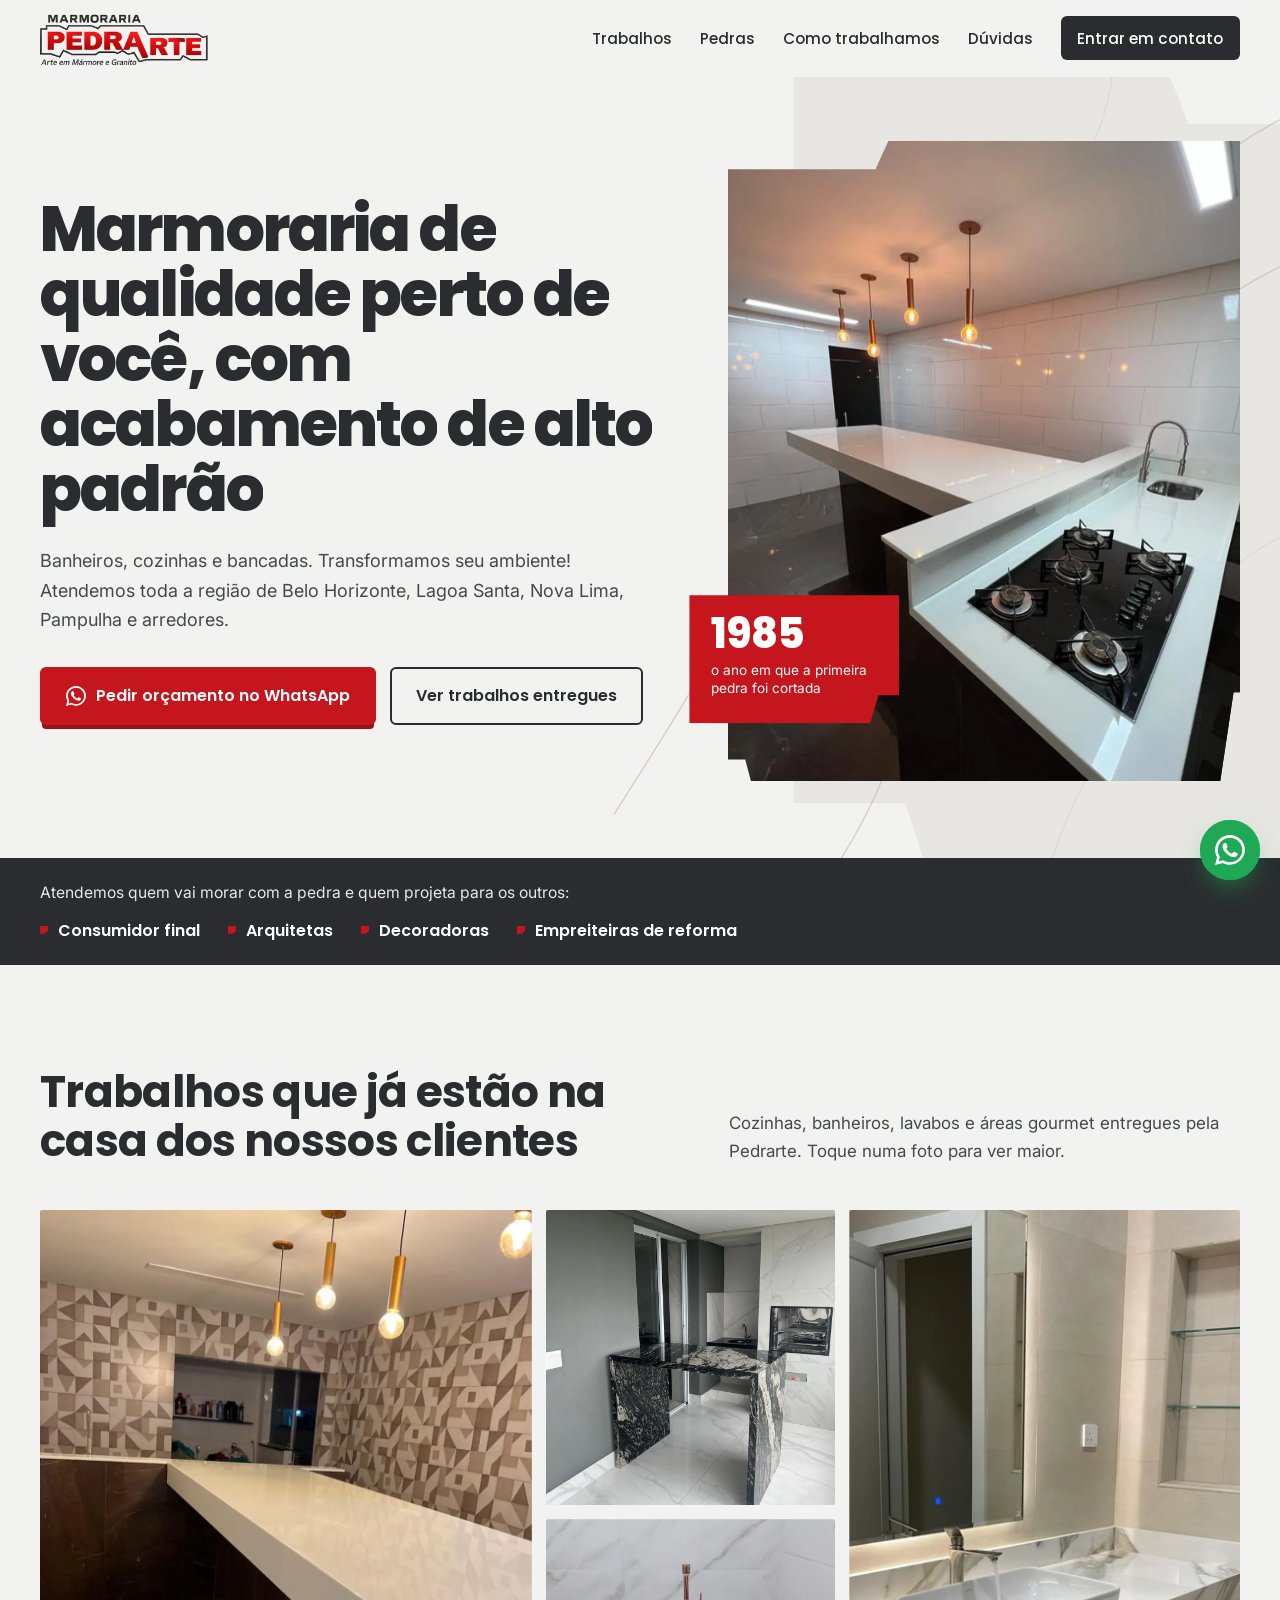
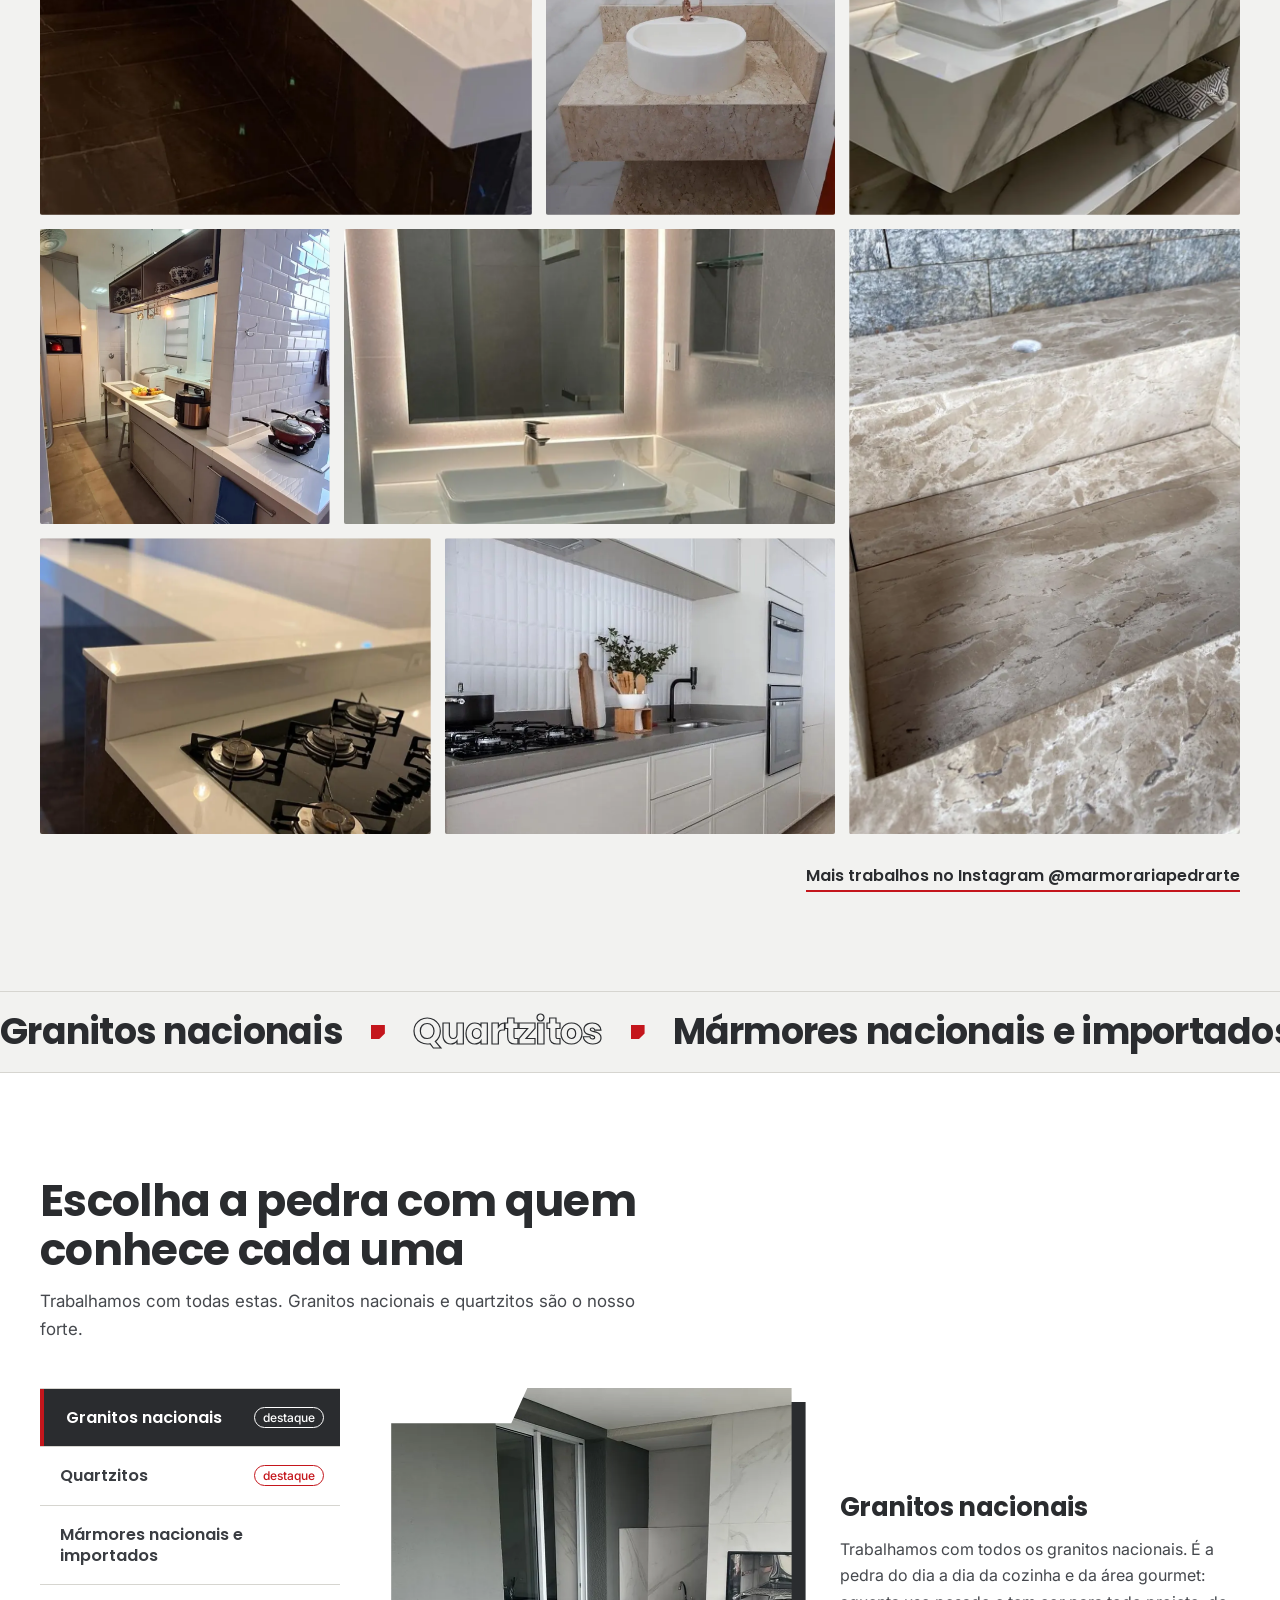
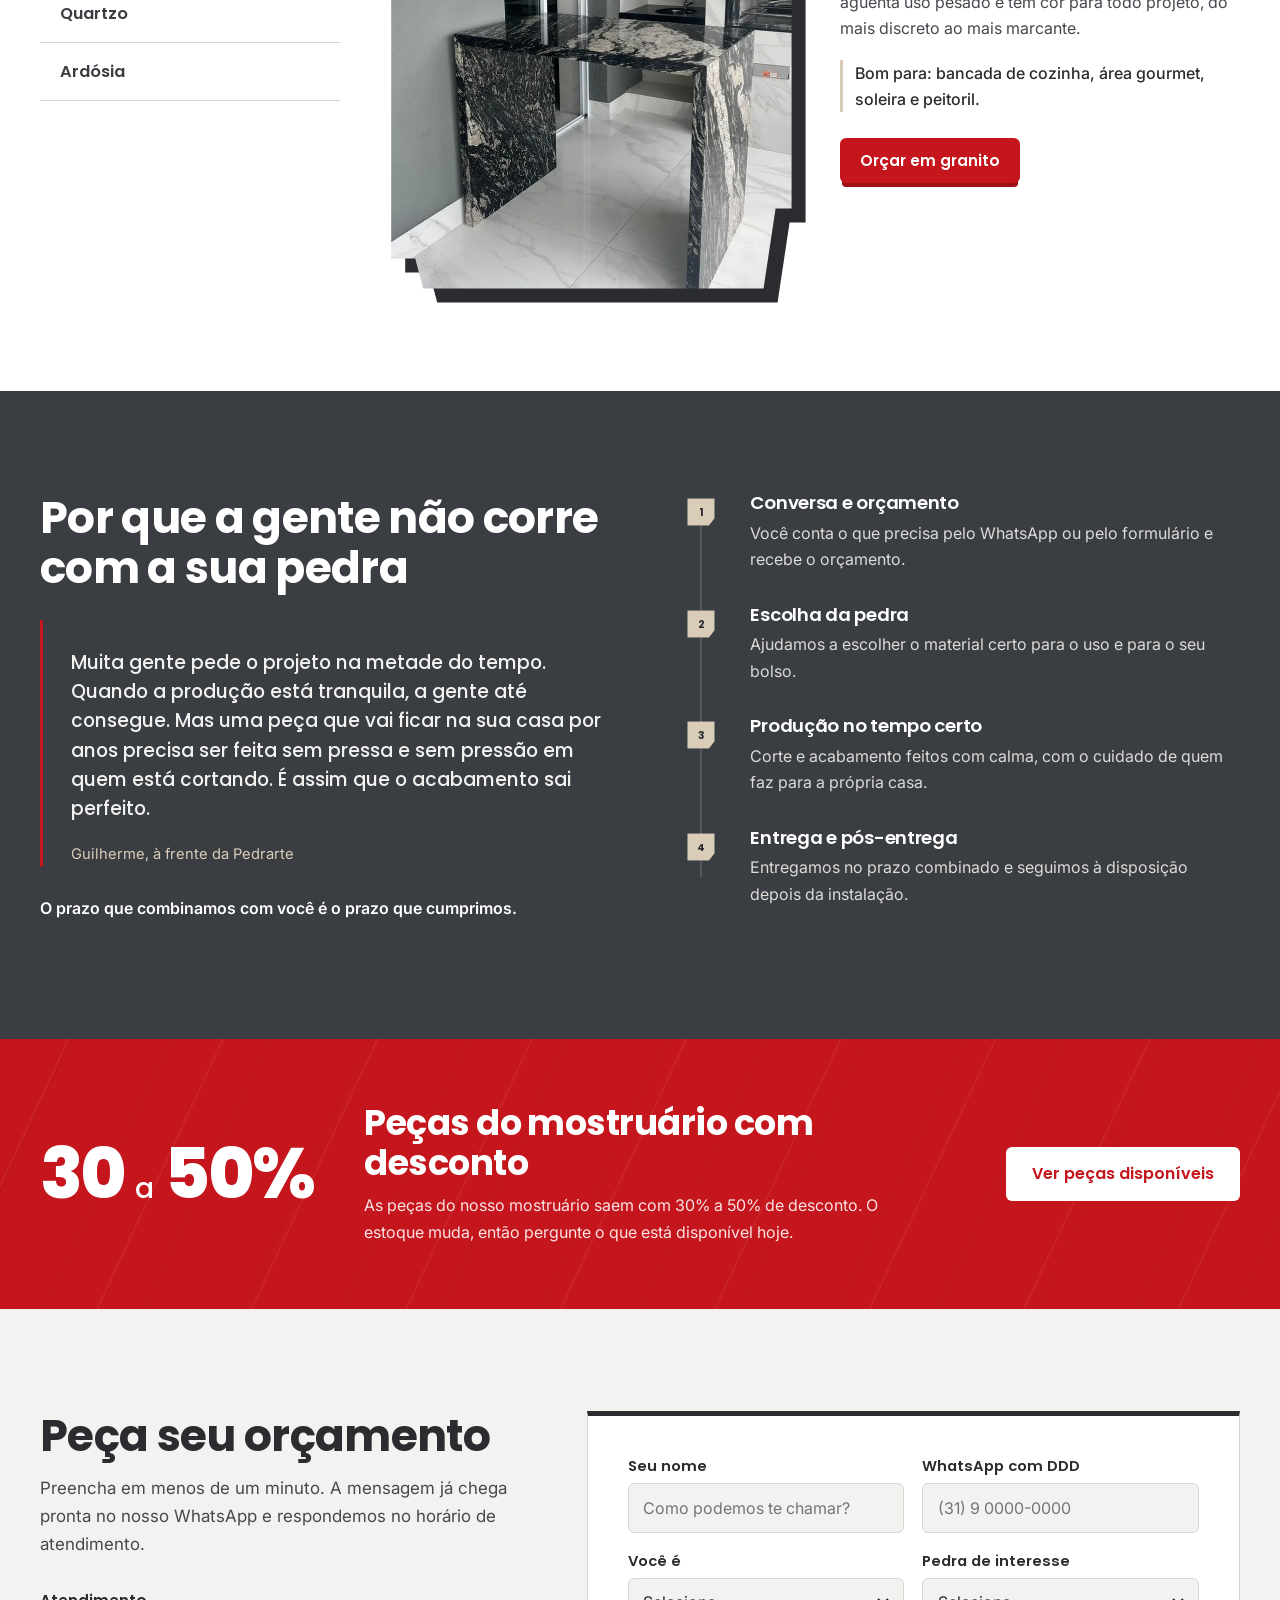
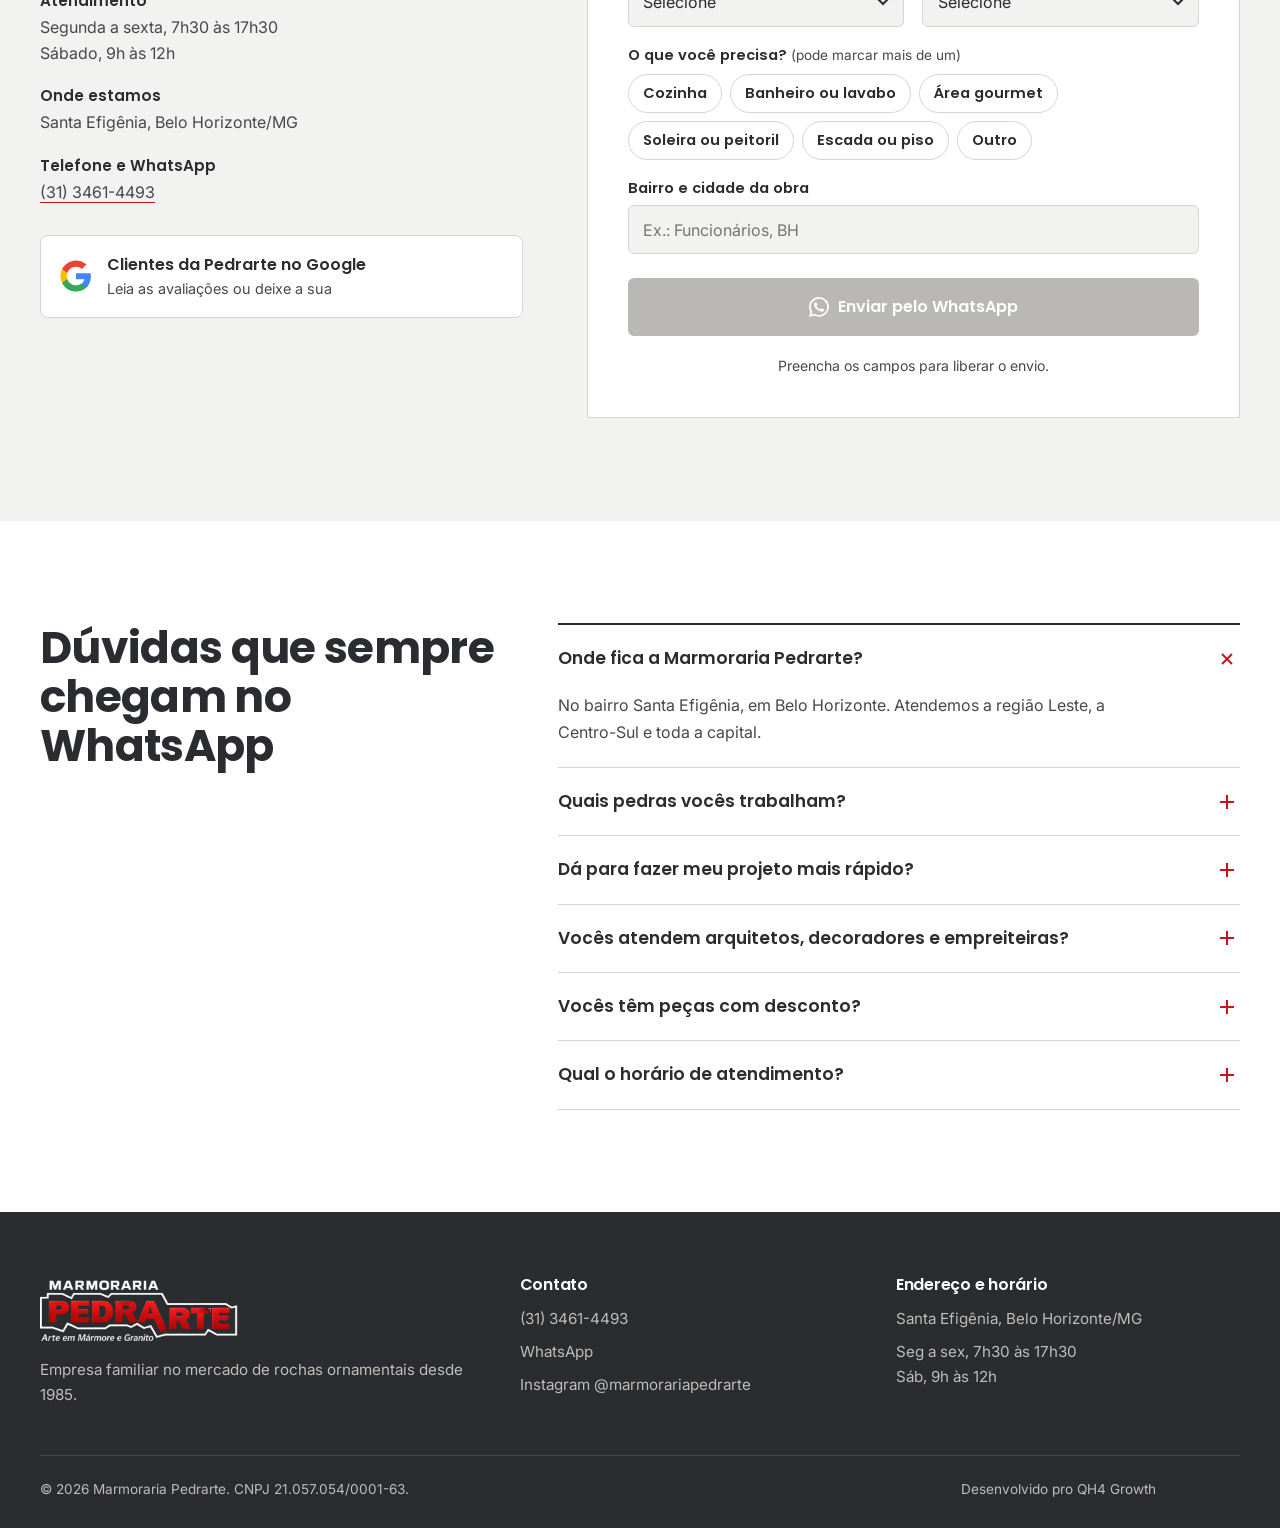
==== commit b748b76d: "Add files via upload" ====
--- a/index.html
+++ b/index.html
@@ -70,7 +70,9 @@
     "streetAddress": "Santa Efigênia"
   },
   "areaServed": [
-    {"@type": "City", "name": "Belo Horizonte"}
+    {"@type": "City", "name": "Belo Horizonte"},
+    {"@type": "City", "name": "Lagoa Santa"},
+    {"@type": "City", "name": "Nova Lima"}
   ],
   "openingHoursSpecification": [
     {"@type": "OpeningHoursSpecification", "dayOfWeek": ["Monday","Tuesday","Wednesday","Thursday","Friday"], "opens": "07:30", "closes": "17:30"},
@@ -120,7 +122,7 @@
       <a href="#pedras">Pedras</a>
       <a href="#como-trabalhamos">Como trabalhamos</a>
       <a href="#duvidas">Dúvidas</a>
-      <a href="#orcamento" class="topo__nav-cta">Pedir orçamento</a>
+      <a href="https://wa.me/553134614493?text=Ol%C3%A1.%20Vim%20pelo%20Google%20e%20gostaria%20de%20mais%20informa%C3%A7%C3%B5es." class="topo__nav-cta js-wa" data-origem="topo" target="_blank" rel="noopener">Entrar em contato</a>
     </nav>
     <button class="topo__burger" type="button" aria-expanded="false" aria-controls="menu" aria-label="Abrir menu"><span></span><span></span></button>
   </div>
@@ -139,20 +141,14 @@
   </svg>
   <div class="wrap hero__grid">
     <div class="hero__texto">
-      <p class="hero__local"><svg viewBox="0 0 24 24" aria-hidden="true"><path d="M12 2a7 7 0 0 0-7 7c0 5.2 7 13 7 13s7-7.8 7-13a7 7 0 0 0-7-7Zm0 9.5A2.5 2.5 0 1 1 12 6.5a2.5 2.5 0 0 1 0 5Z"/></svg>Santa Efigênia, Belo Horizonte</p>
-      <h1 class="hero__titulo" aria-label="Marmoraria perto de você, com o capricho de quem corta pedra desde 1985"><span class="w"><span style="--i:0">Marmoraria</span></span> <span class="w"><span style="--i:1">perto</span></span> <span class="w"><span style="--i:2">de</span></span> <span class="w"><span style="--i:3">você,</span></span> <span class="w"><span style="--i:4">com</span></span> <span class="w"><span style="--i:5">o</span></span> <span class="w"><span style="--i:6">capricho</span></span> <span class="w"><span style="--i:7">de</span></span> <span class="w"><span style="--i:8">quem</span></span> <span class="w"><span style="--i:9">corta</span></span> <span class="w"><span style="--i:10">pedra</span></span> <span class="w"><span style="--i:11">desde</span></span> <span class="w"><span style="--i:12">1985</span></span></h1>
-      <p class="hero__sub">Granitos nacionais, quartzitos, mármores, quartzo e ardósia sob medida para cozinha, banheiro, área gourmet e soleira. Uma empresa familiar, passada de pai para filho, que acompanha você antes e depois da entrega.</p>
+      <h1 class="hero__titulo" aria-label="Marmoraria de qualidade perto de você, com acabamento de alto padrão"><span class="w"><span style="--i:0">Marmoraria</span></span> <span class="w"><span style="--i:1">de</span></span> <span class="w"><span style="--i:2">qualidade</span></span> <span class="w"><span style="--i:3">perto</span></span> <span class="w"><span style="--i:4">de</span></span> <span class="w"><span style="--i:5">você,</span></span> <span class="w"><span style="--i:6">com</span></span> <span class="w"><span style="--i:7">acabamento</span></span> <span class="w"><span style="--i:8">de</span></span> <span class="w"><span style="--i:9">alto</span></span> <span class="w"><span style="--i:10">padrão</span></span></h1>
+      <p class="hero__sub">Banheiros, cozinhas e bancadas. Transformamos seu ambiente! Atendemos toda a região de Belo Horizonte, Lagoa Santa, Nova Lima, Pampulha e arredores.</p>
       <div class="hero__acoes">
-        <a class="btn btn--vermelho js-wa" data-origem="hero" href="https://wa.me/553134614493?text=Ol%C3%A1%2C%20vim%20pelo%20site%20e%20quero%20um%20or%C3%A7amento." target="_blank" rel="noopener">
+        <a class="btn btn--vermelho js-wa" data-origem="hero" href="https://wa.me/553134614493?text=Ol%C3%A1%2C%20vim%20pelo%20Google%20e%20gostaria%20de%20solicitar%20um%20or%C3%A7amento." target="_blank" rel="noopener">
           <svg viewBox="0 0 24 24" aria-hidden="true"><use href="#i-wa"/></svg>Pedir orçamento no WhatsApp
         </a>
         <a class="btn btn--linha" href="#trabalhos">Ver trabalhos entregues</a>
       </div>
-      <ul class="hero__fatos">
-        <li><strong><span data-count="41">41</span> anos</strong><span>de mercado em BH</span></li>
-        <li><strong>De pai para filho</strong><span>empresa familiar</span></li>
-        <li><strong>Antes e depois</strong><span>assistência na entrega</span></li>
-      </ul>
     </div>
     <figure class="hero__foto">
       <div class="moldura moldura--hero" data-parallax>
--- a/assets/css/style.css
+++ b/assets/css/style.css
@@ -72,7 +72,7 @@
 .hero__local svg{width:18px;height:18px;fill:var(--vermelho)}
 .hero__titulo{font-size:clamp(2.1rem,1.2rem + 3.6vw,3.9rem);font-weight:800;letter-spacing:-.03em;line-height:1.04;max-width:15ch;margin-bottom:24px}
 .hero__sub{font-size:1.125rem;max-width:54ch;margin-bottom:32px}
-.hero__acoes{display:flex;flex-wrap:wrap;gap:14px;margin-bottom:44px}
+.hero__acoes{display:flex;flex-wrap:wrap;gap:14px}
 .hero__fatos{list-style:none;margin:0;padding:24px 0 0;border-top:2px solid var(--grafite);display:grid;grid-template-columns:repeat(3,1fr);gap:20px;max-width:560px}
 .hero__fatos strong{display:block;font:700 1.05rem/1.2 var(--f-tit);color:var(--grafite)}
 .hero__fatos span{font-size:.88rem}
@@ -448,3 +448,8 @@
   .faixa__trilho{animation:none}
   .topo.is-oculto{transform:none}
 }
+
+/* Linha do tempo passa por trás dos números das etapas */
+.passos::before,.passos::after{z-index:0}
+.passos li::before{z-index:1}
+.passos li>*{position:relative;z-index:1}
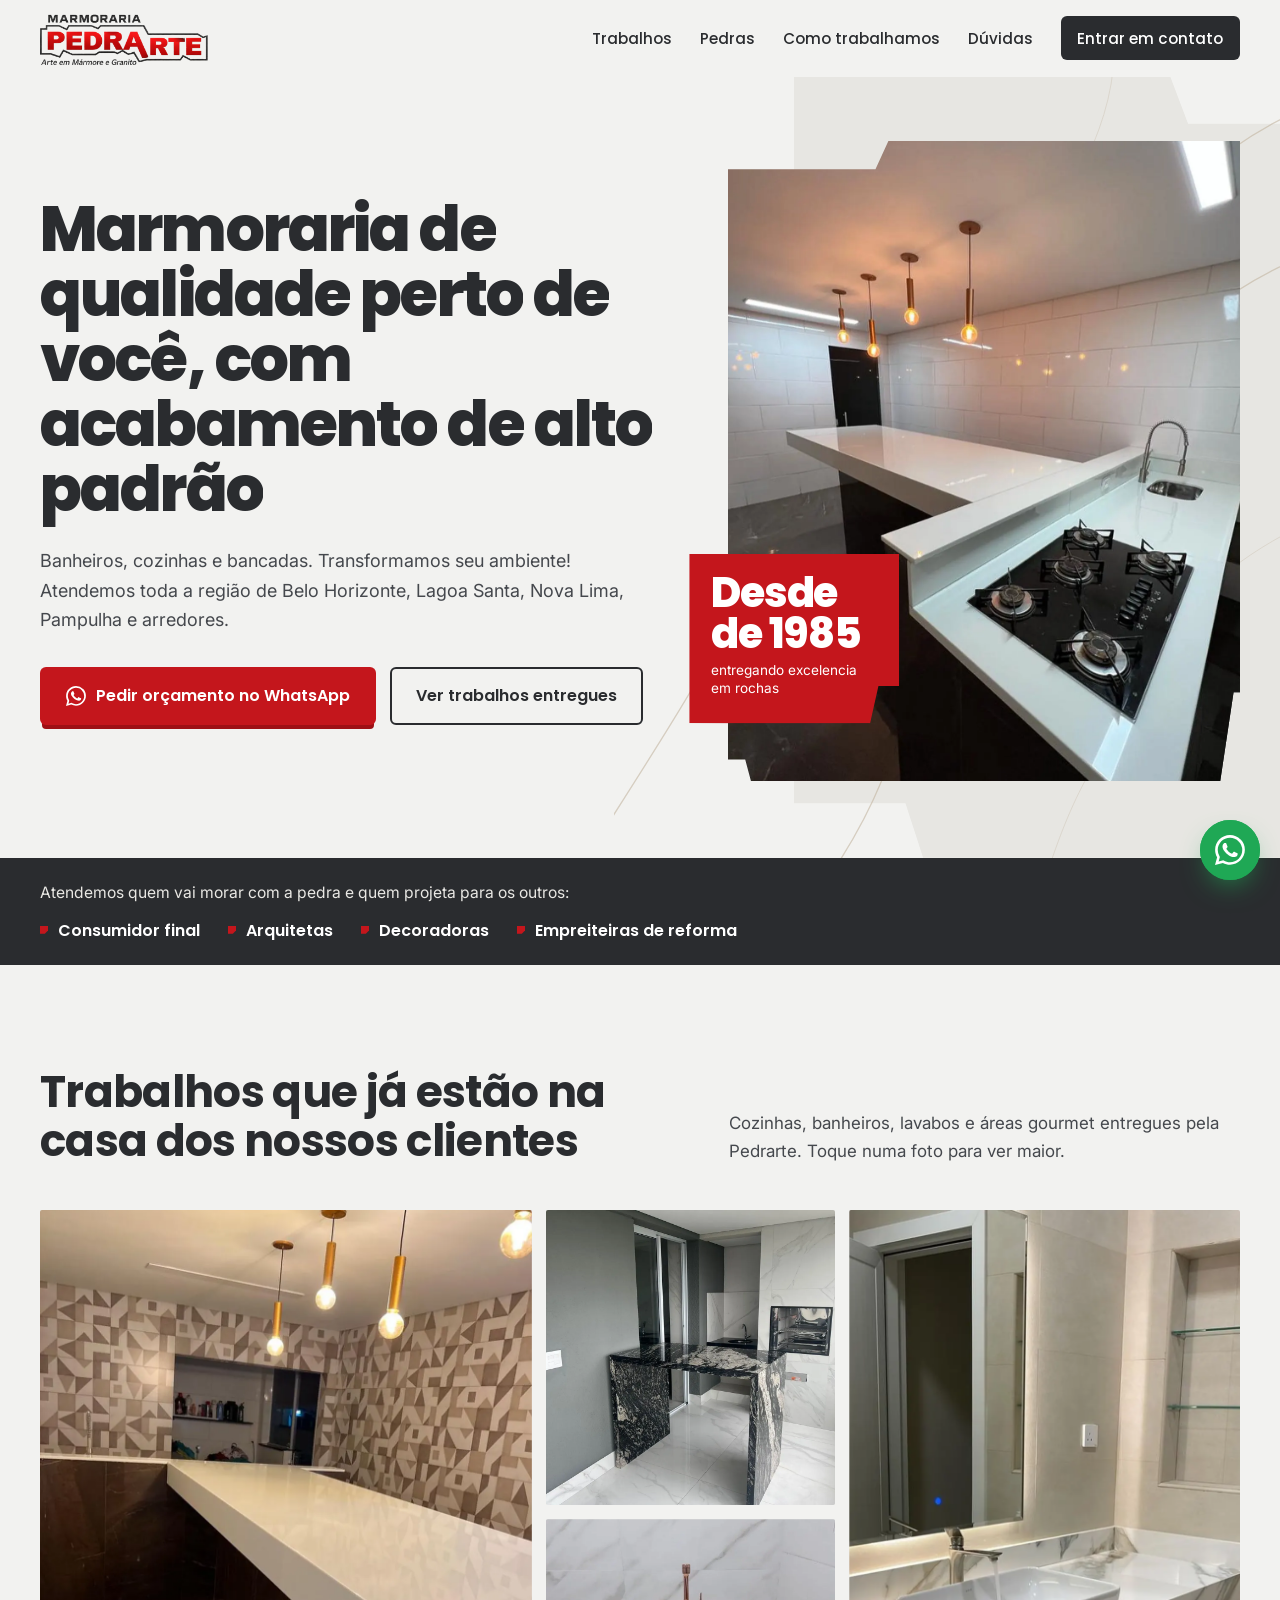
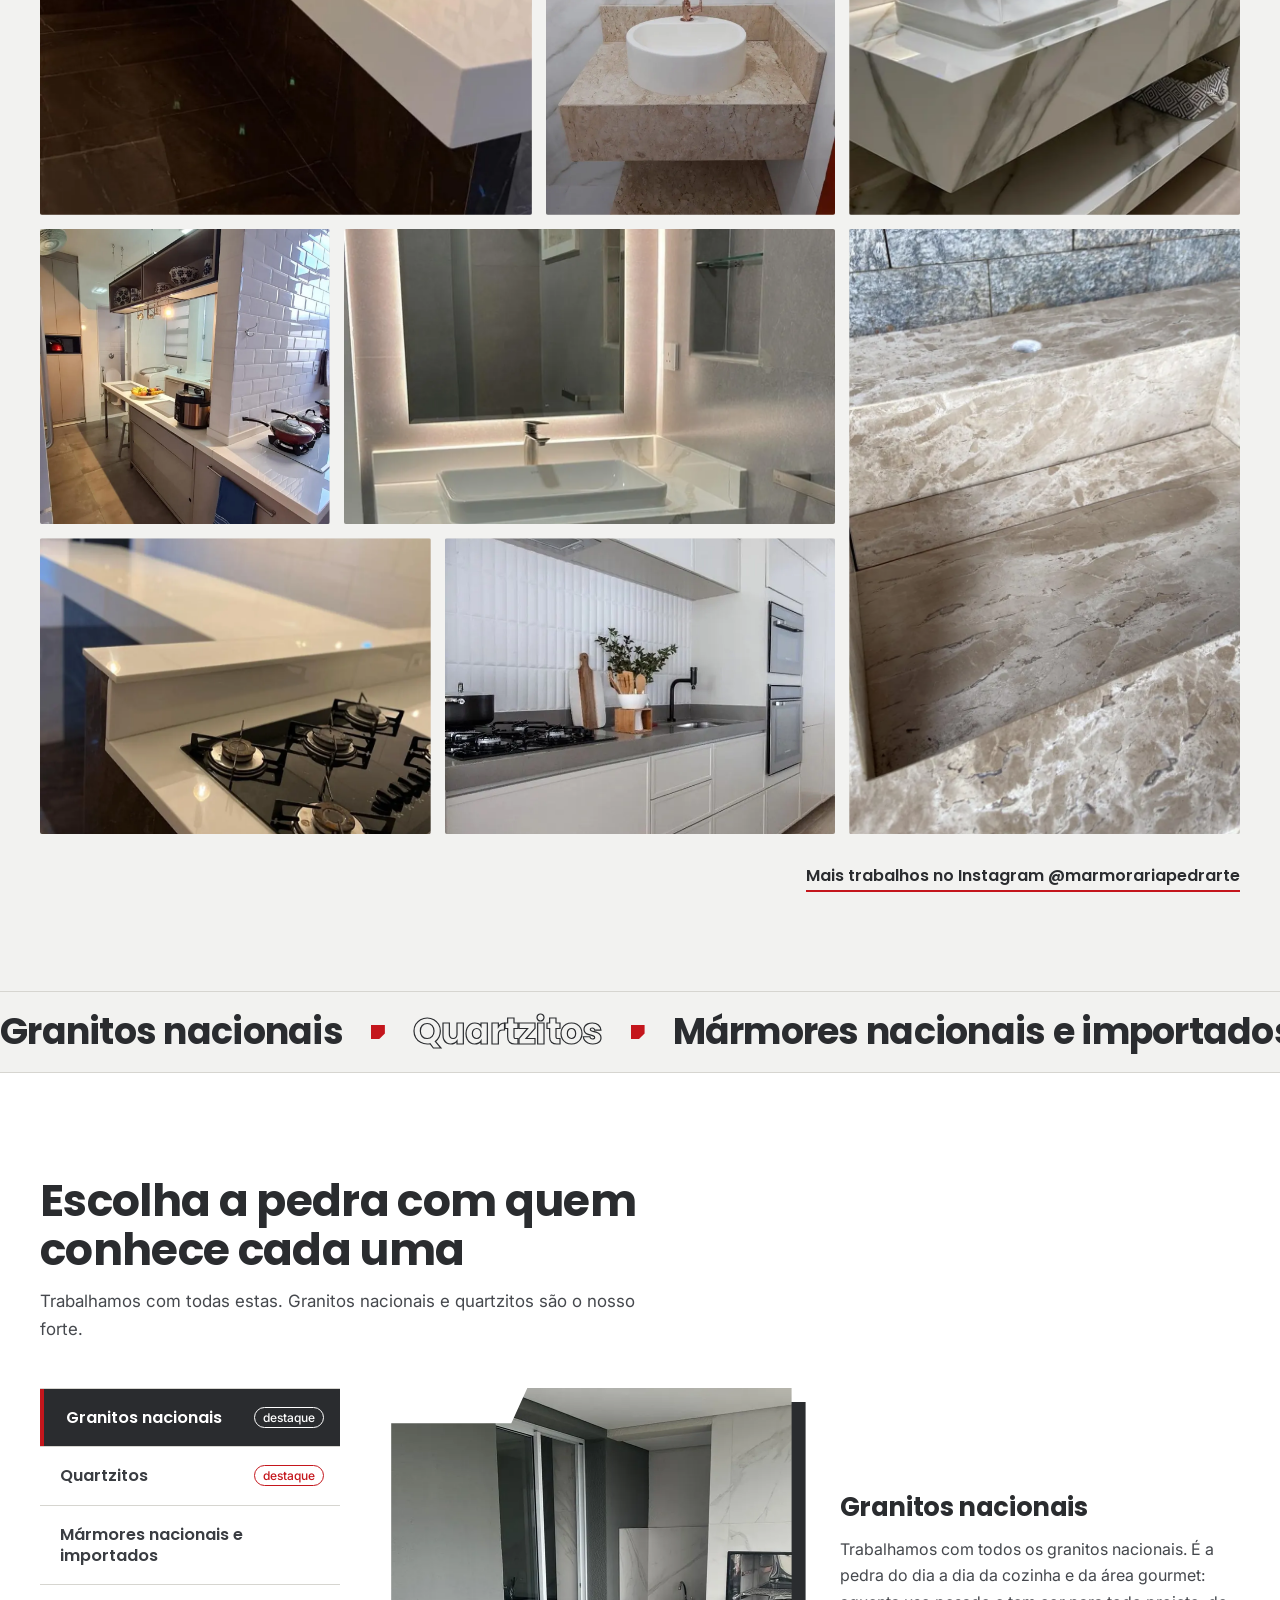
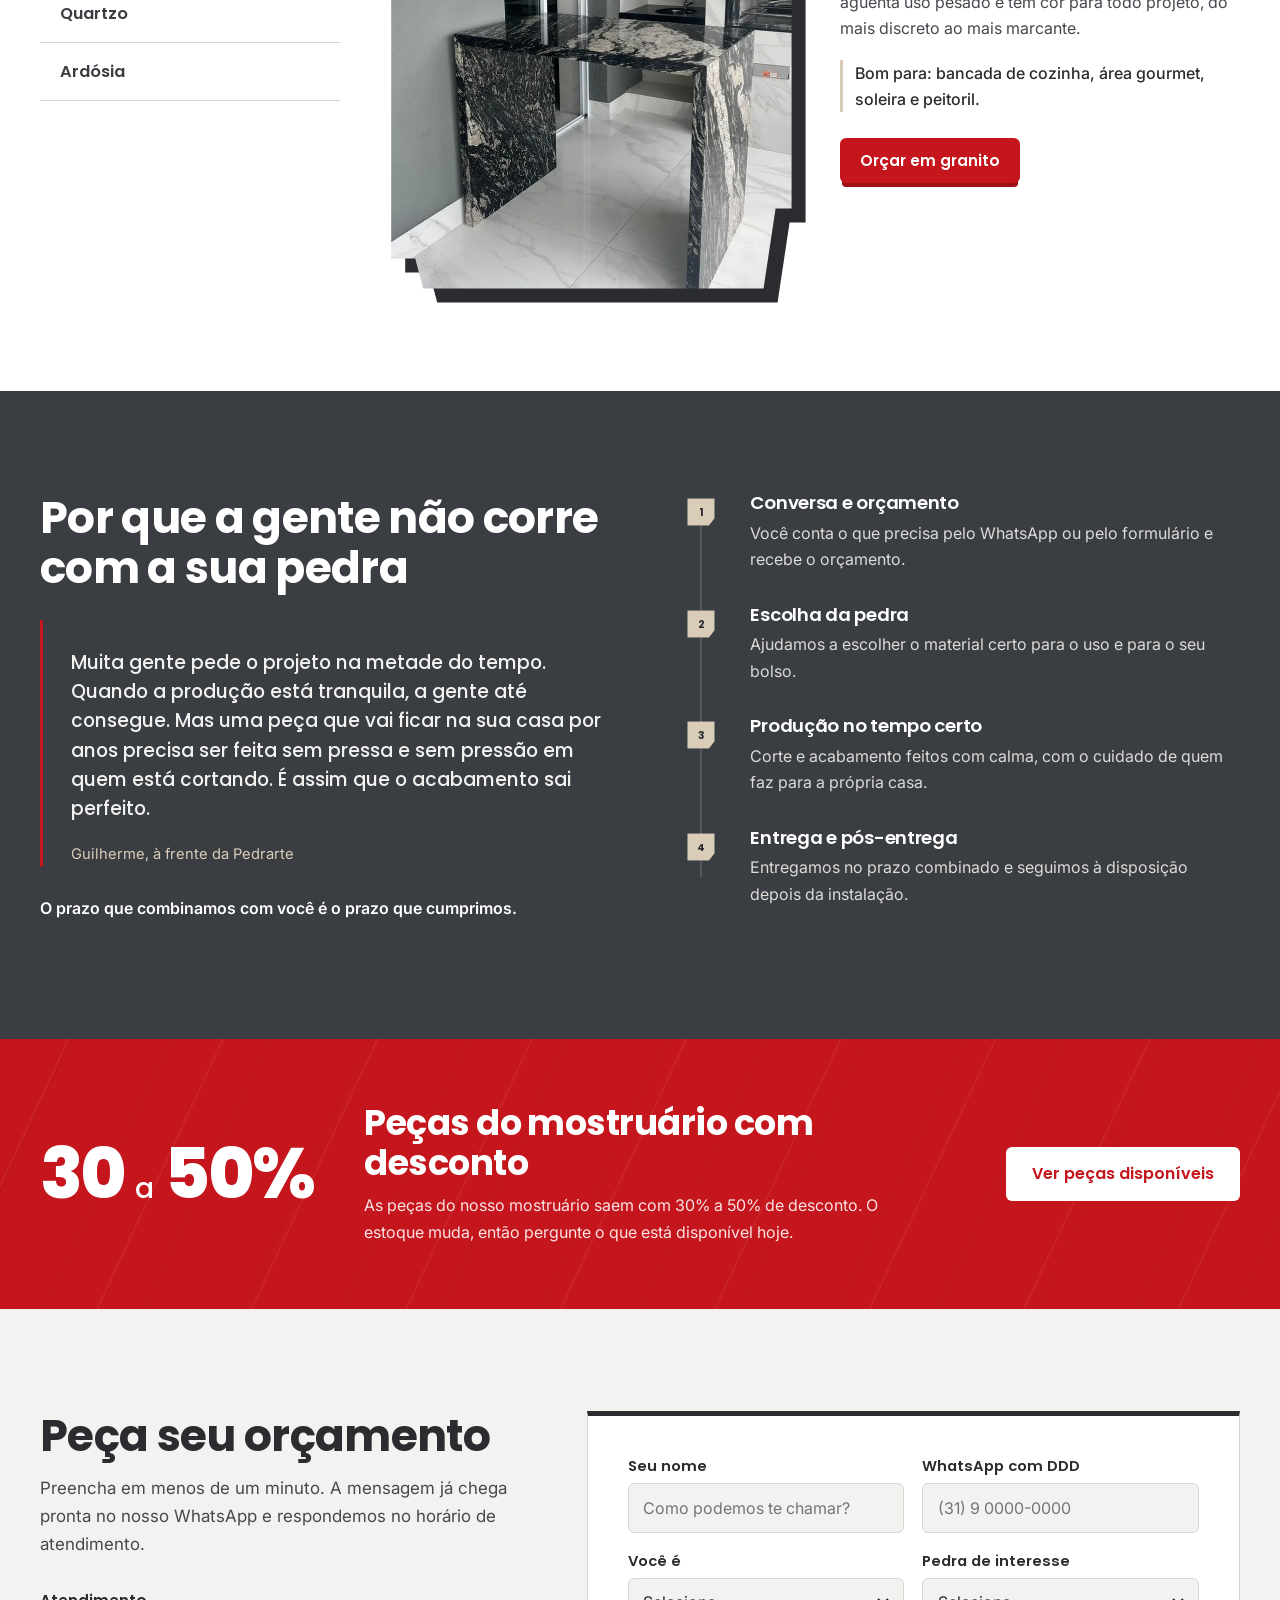
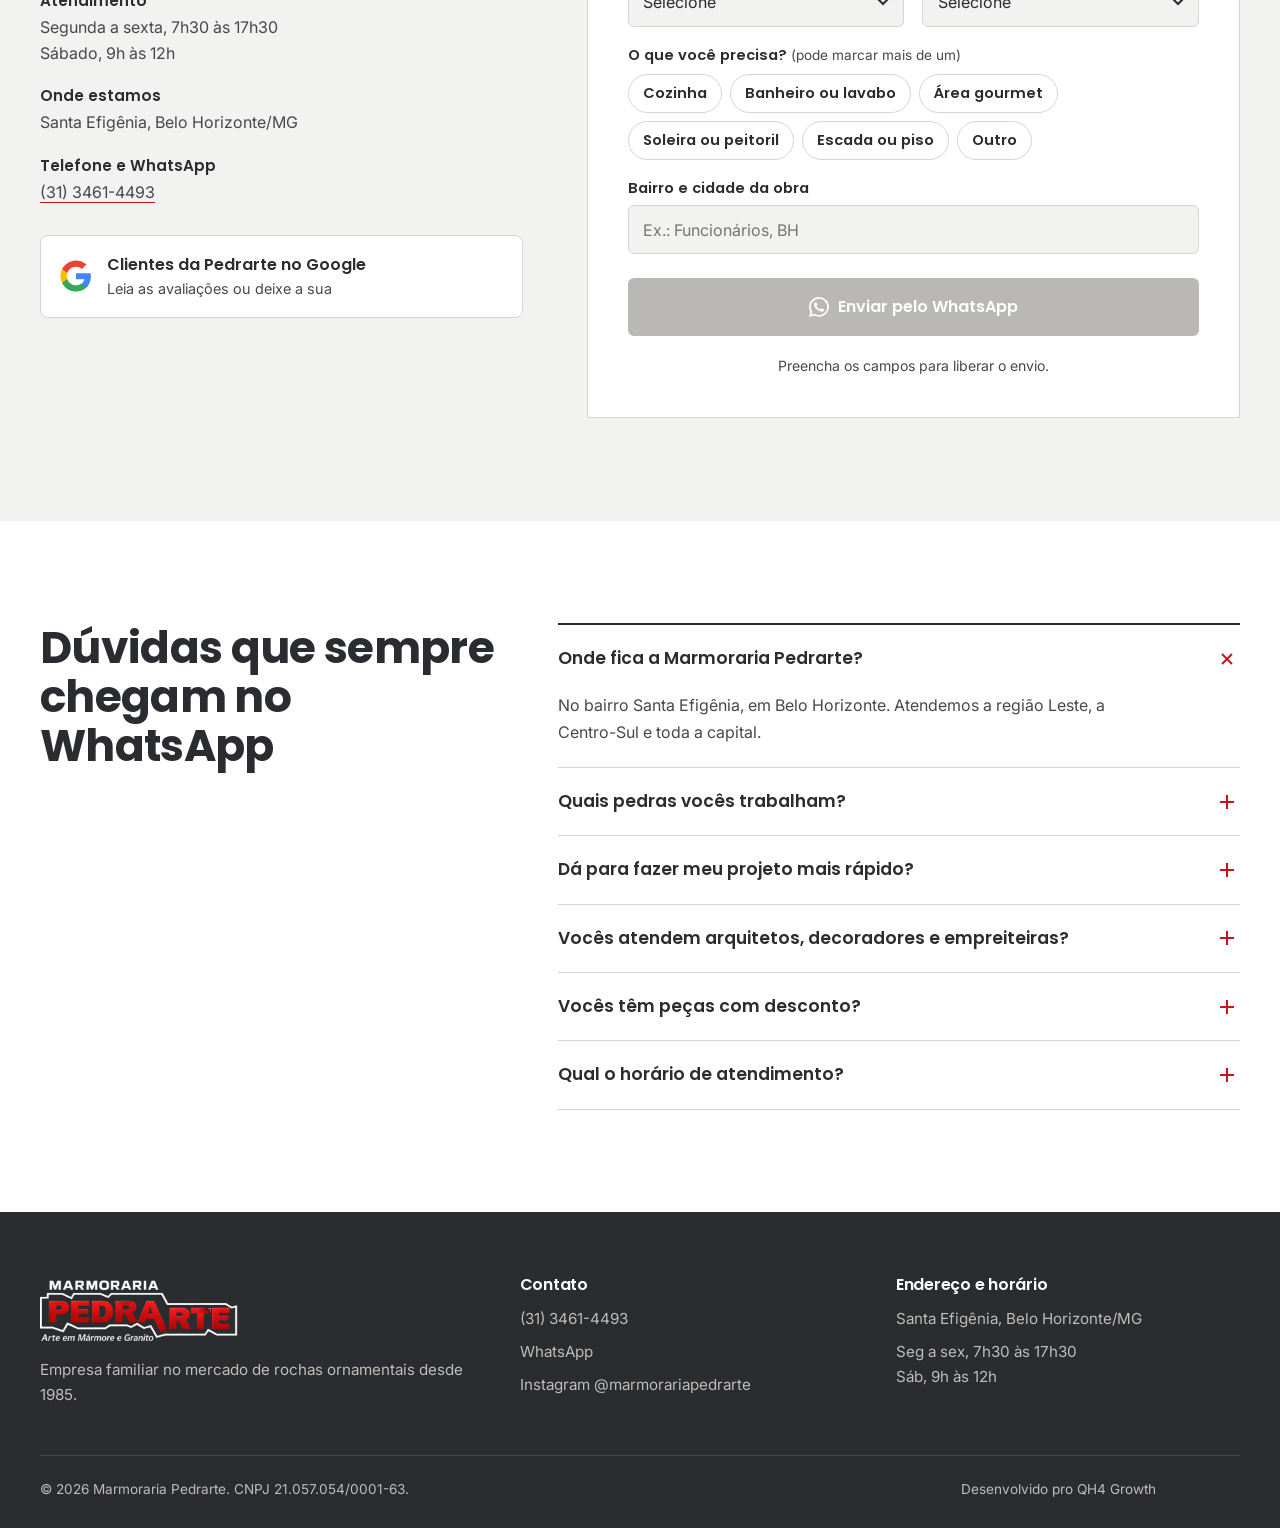
==== commit 70345435: "Update year and text in figcaption" ====
--- a/index.html
+++ b/index.html
@@ -155,8 +155,8 @@
         <img src="assets/img/cozinha-bancada-l-hero.webp" alt="Bancada de cozinha em L com cooktop e cuba, feita pela Pedrarte" width="1280" height="1600" fetchpriority="high">
       </div>
       <figcaption class="selo">
-        <span class="selo__ano">1985</span>
-        <span class="selo__txt">o ano em que a primeira pedra foi cortada</span>
+        <span class="selo__ano">Desde de 1985</span>
+        <span class="selo__txt">entregando excelencia em rochas</span>
       </figcaption>
     </figure>
   </div>
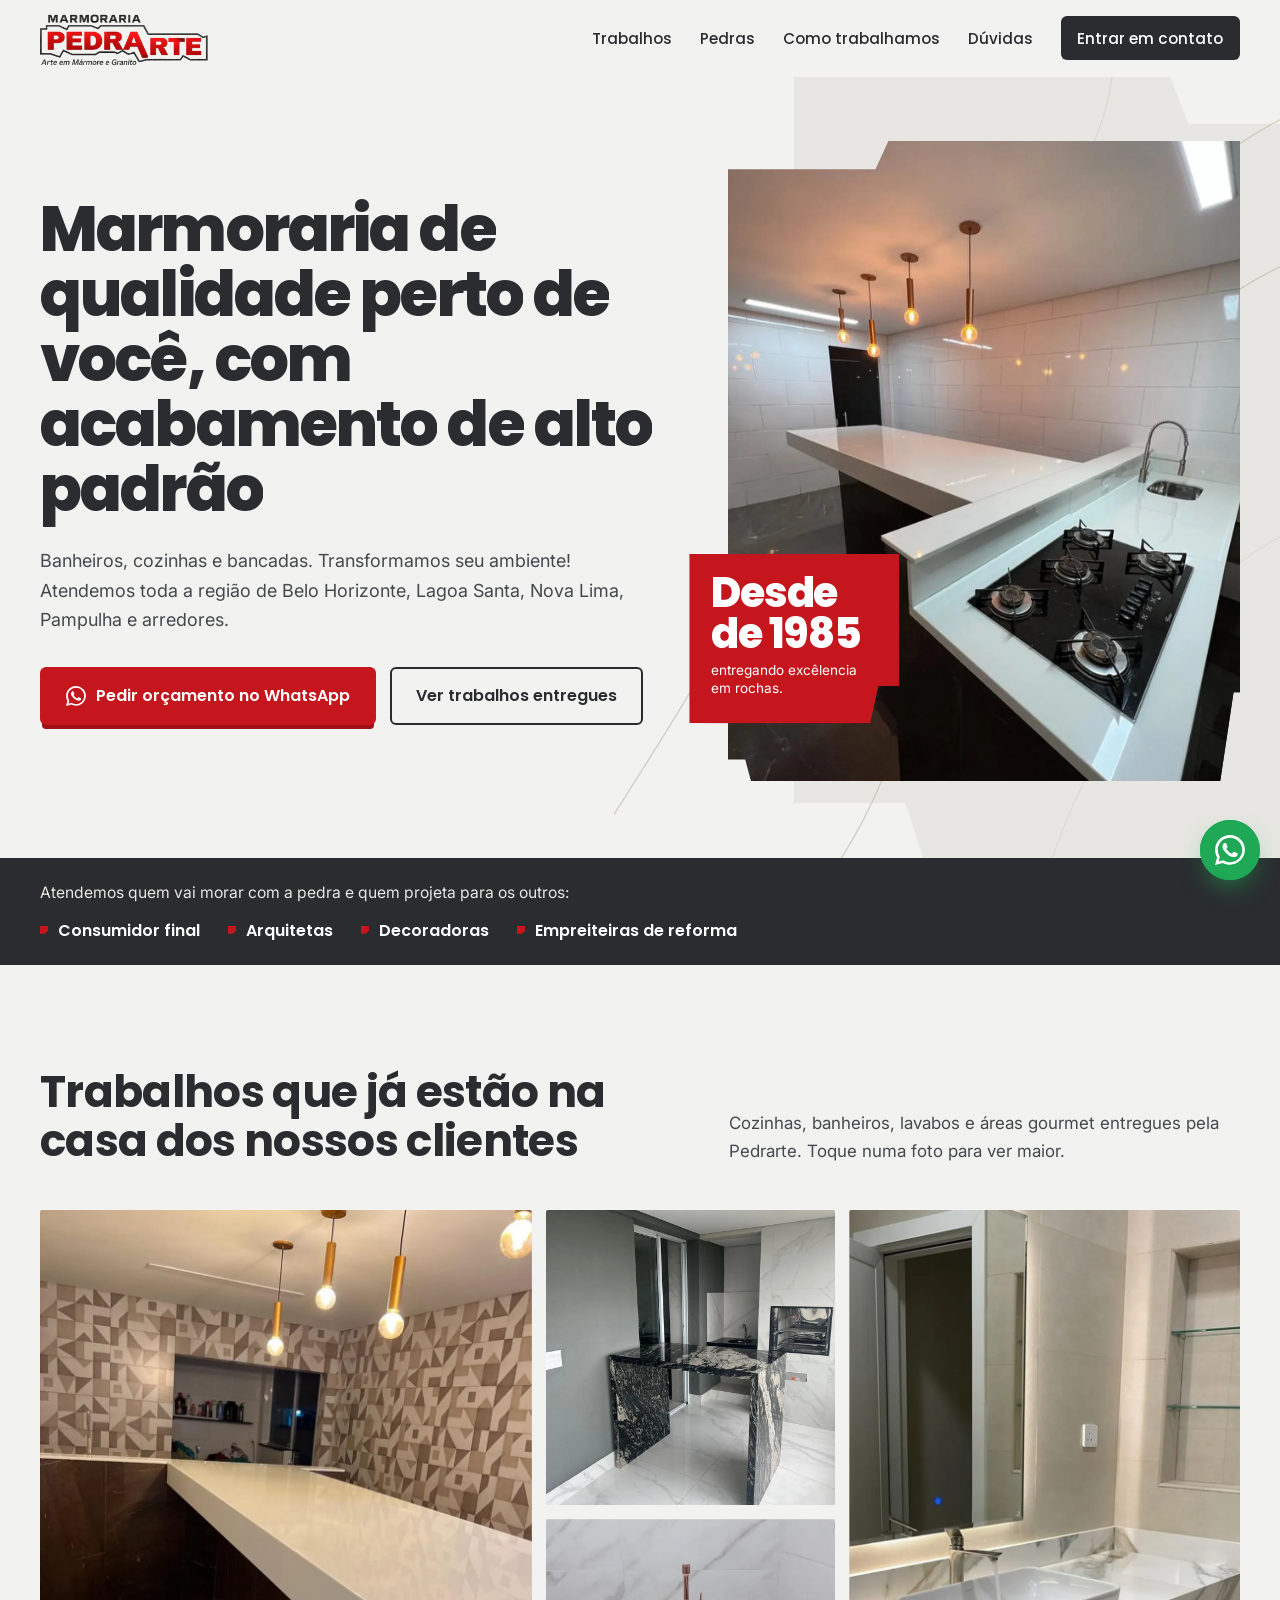
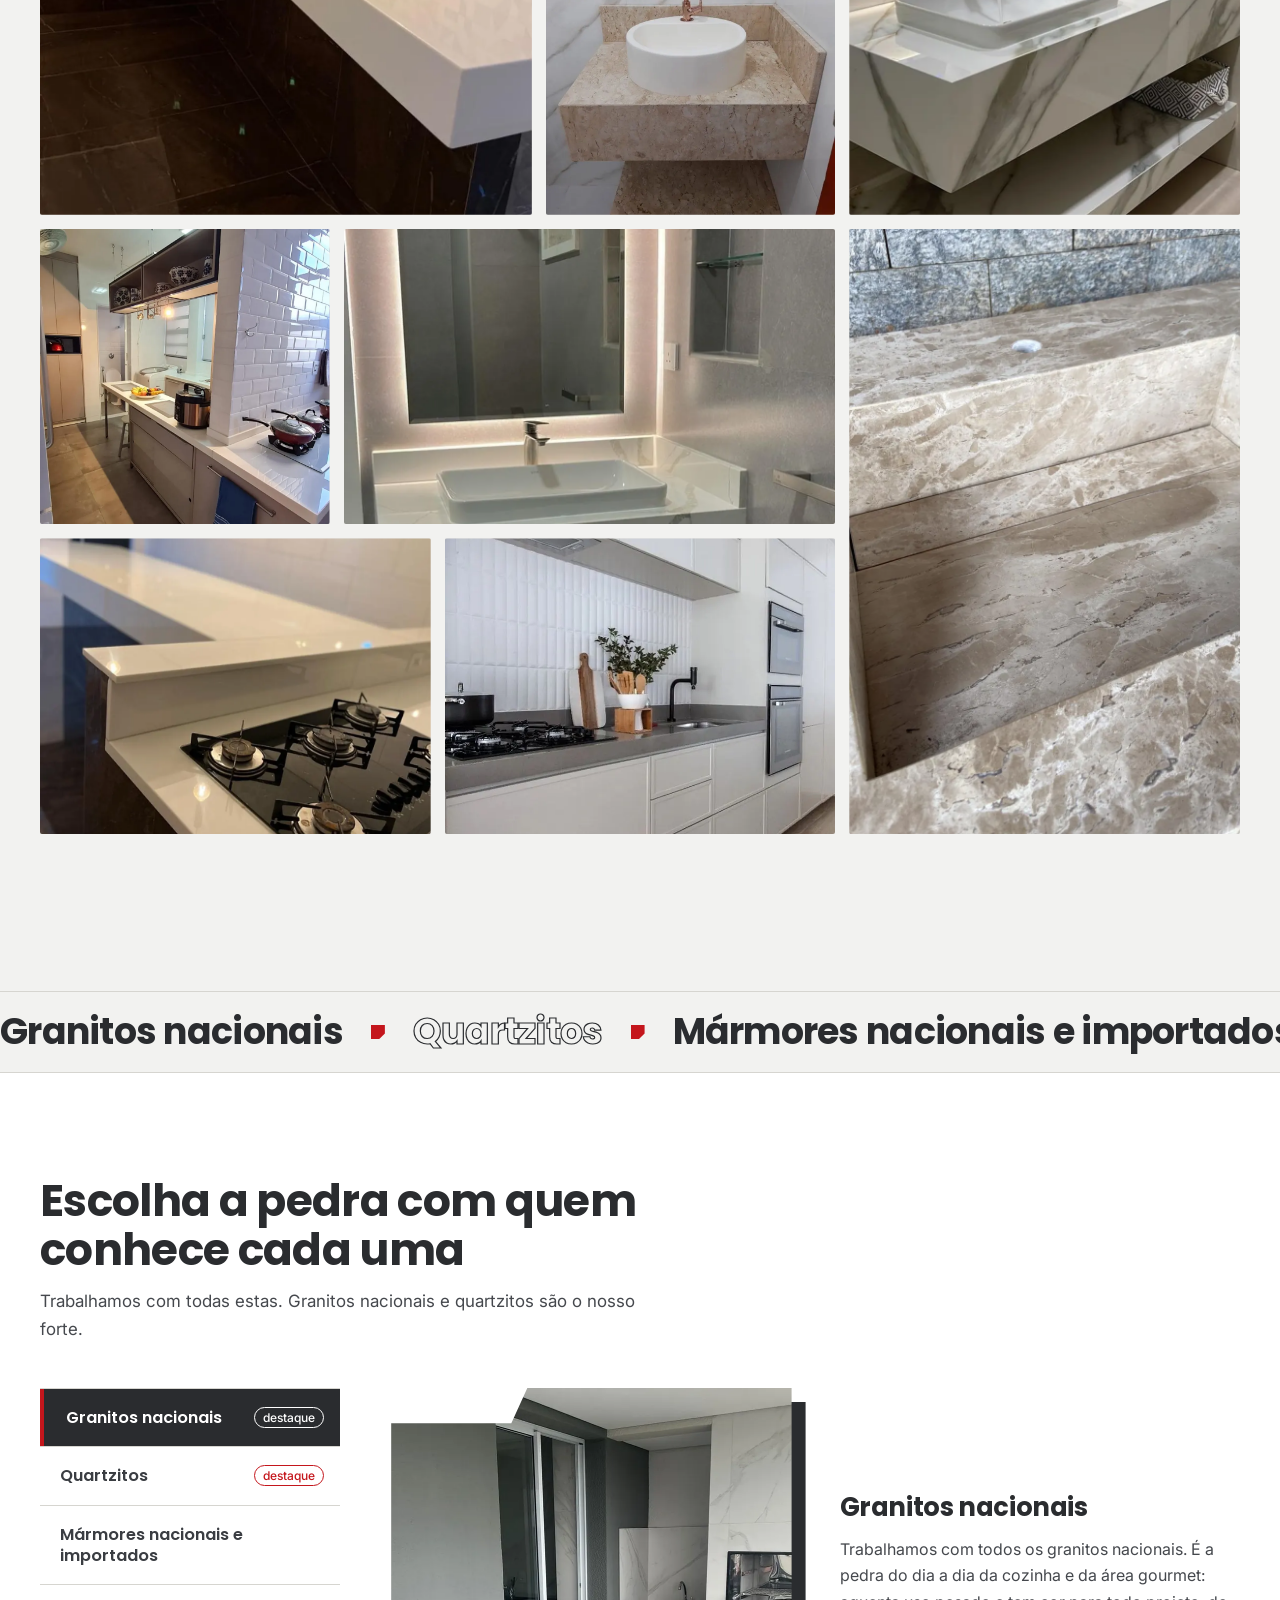
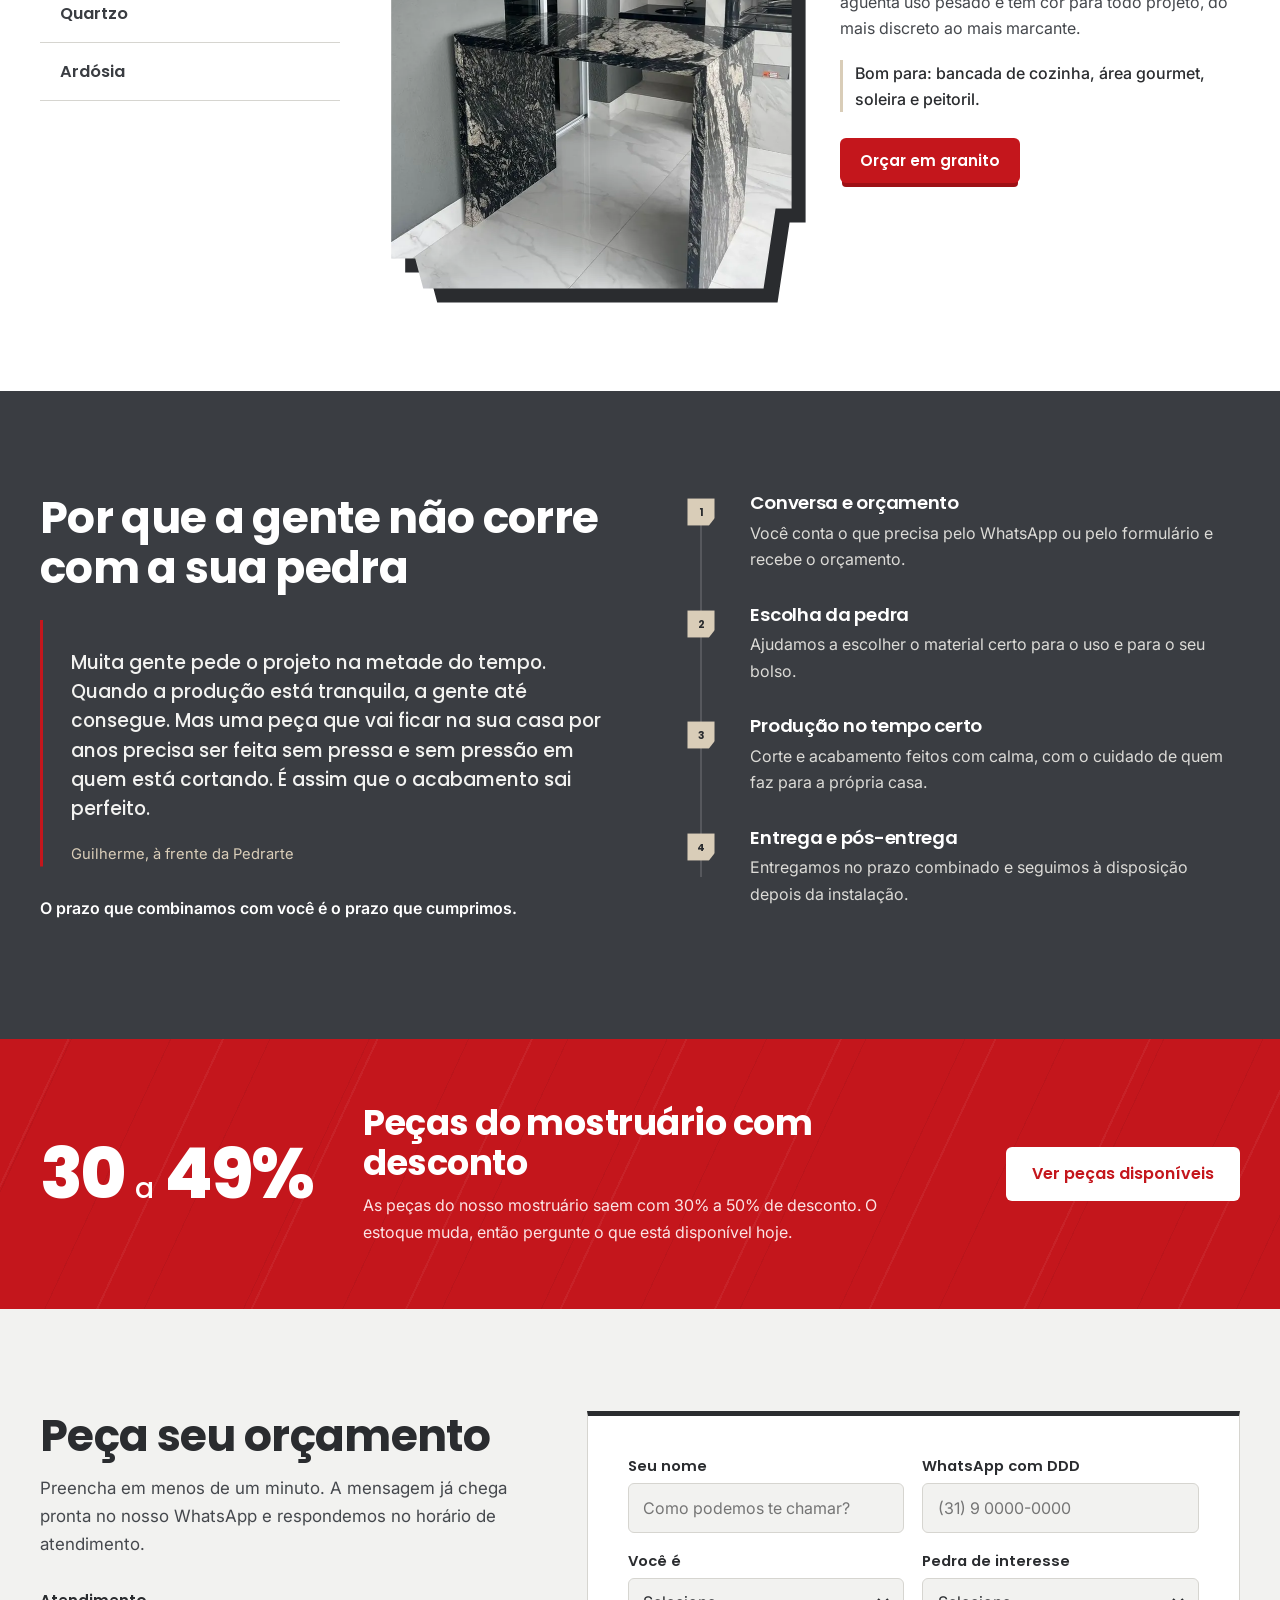
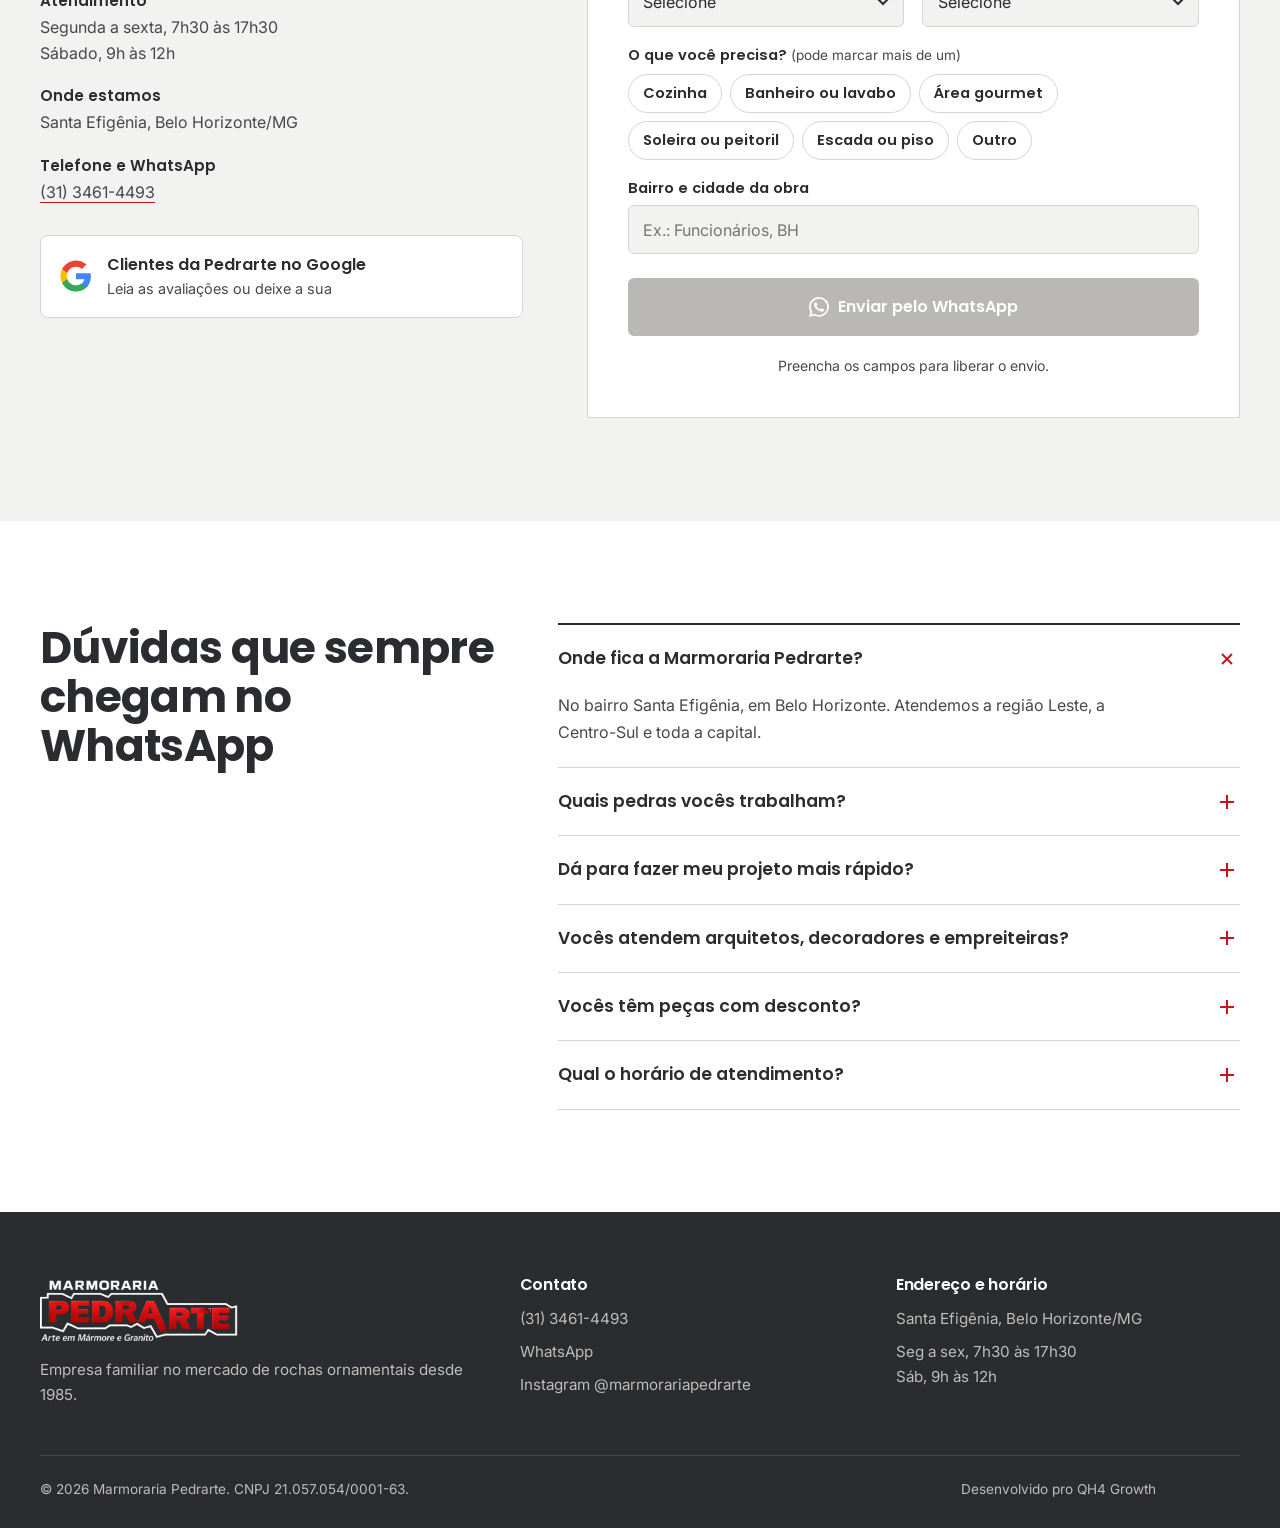
==== commit 5e779092: "Fix spelling error in figcaption text Corrected the spelling of 'excelencia' to 'excêlencia' in the " ====
--- a/index.html
+++ b/index.html
@@ -156,7 +156,7 @@
       </div>
       <figcaption class="selo">
         <span class="selo__ano">Desde de 1985</span>
-        <span class="selo__txt">entregando excelencia em rochas</span>
+        <span class="selo__txt">entregando excêlencia em rochas.</span>
       </figcaption>
     </figure>
   </div>
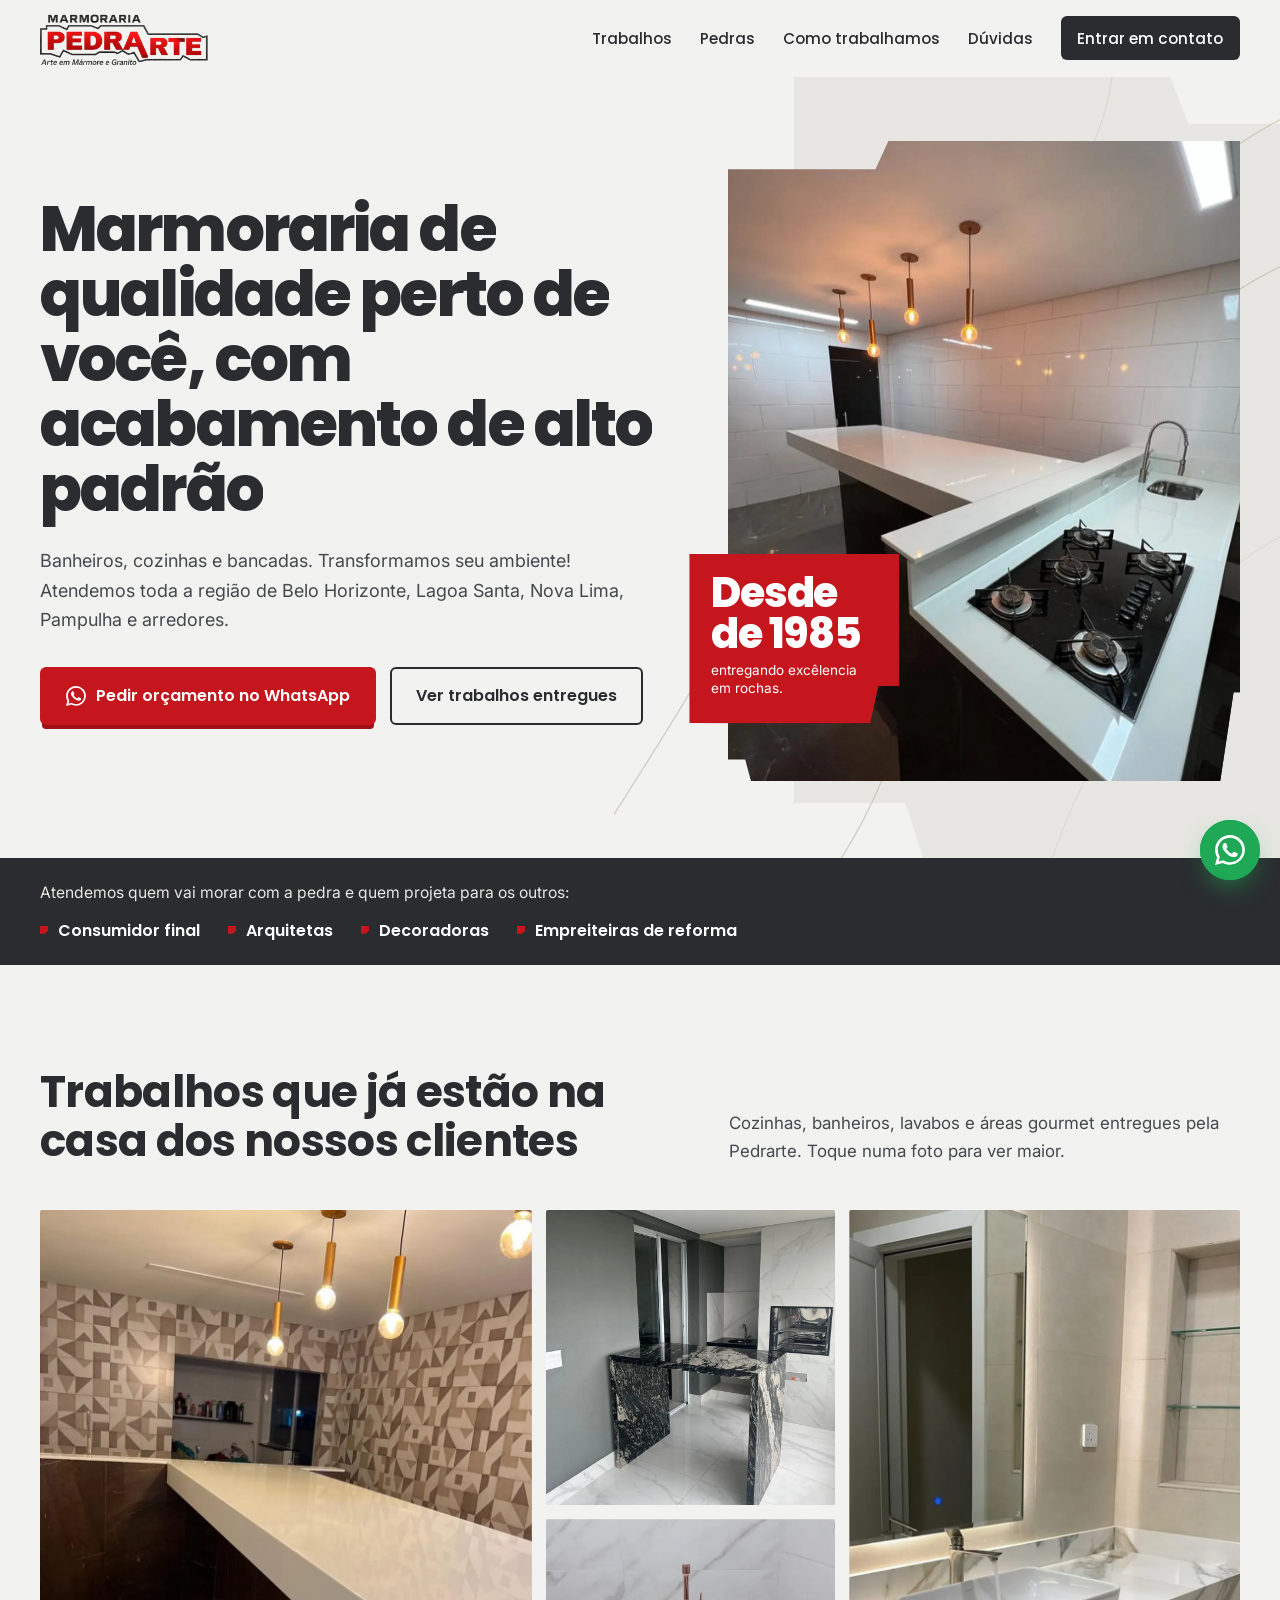
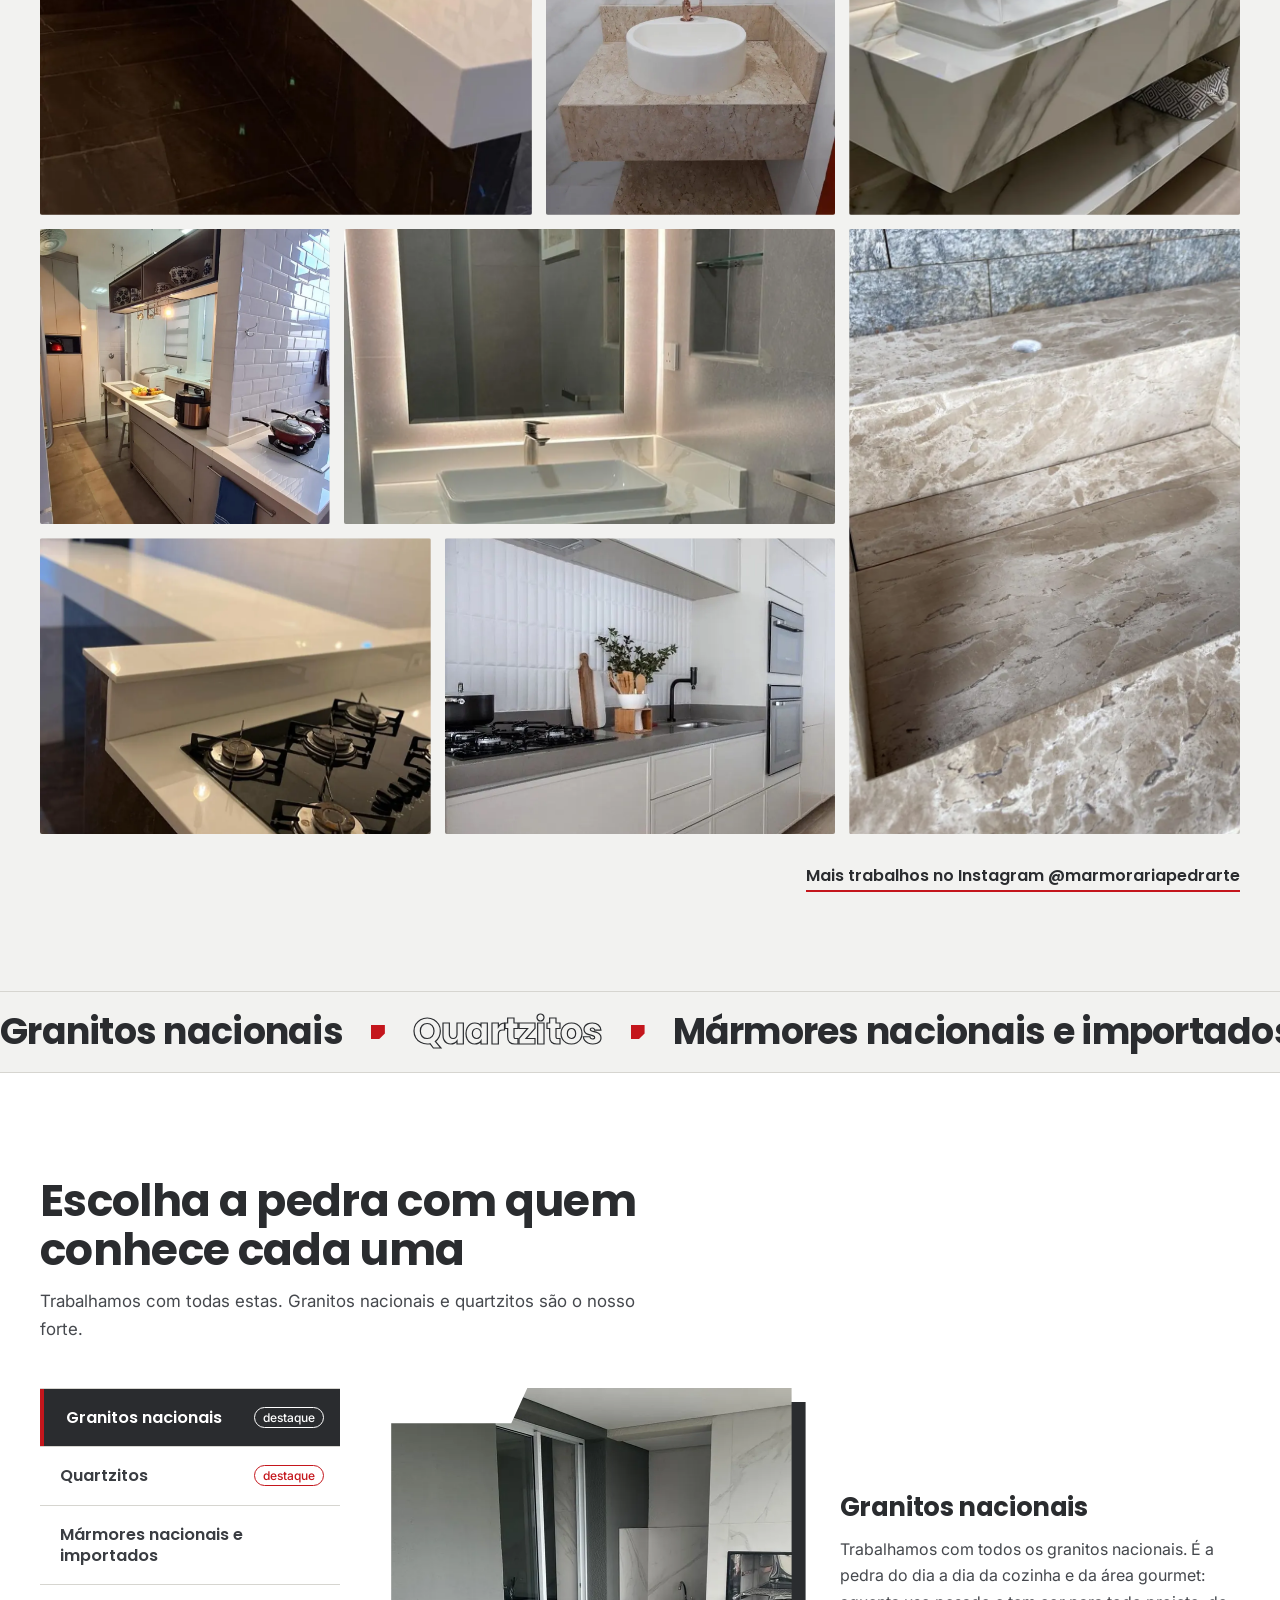
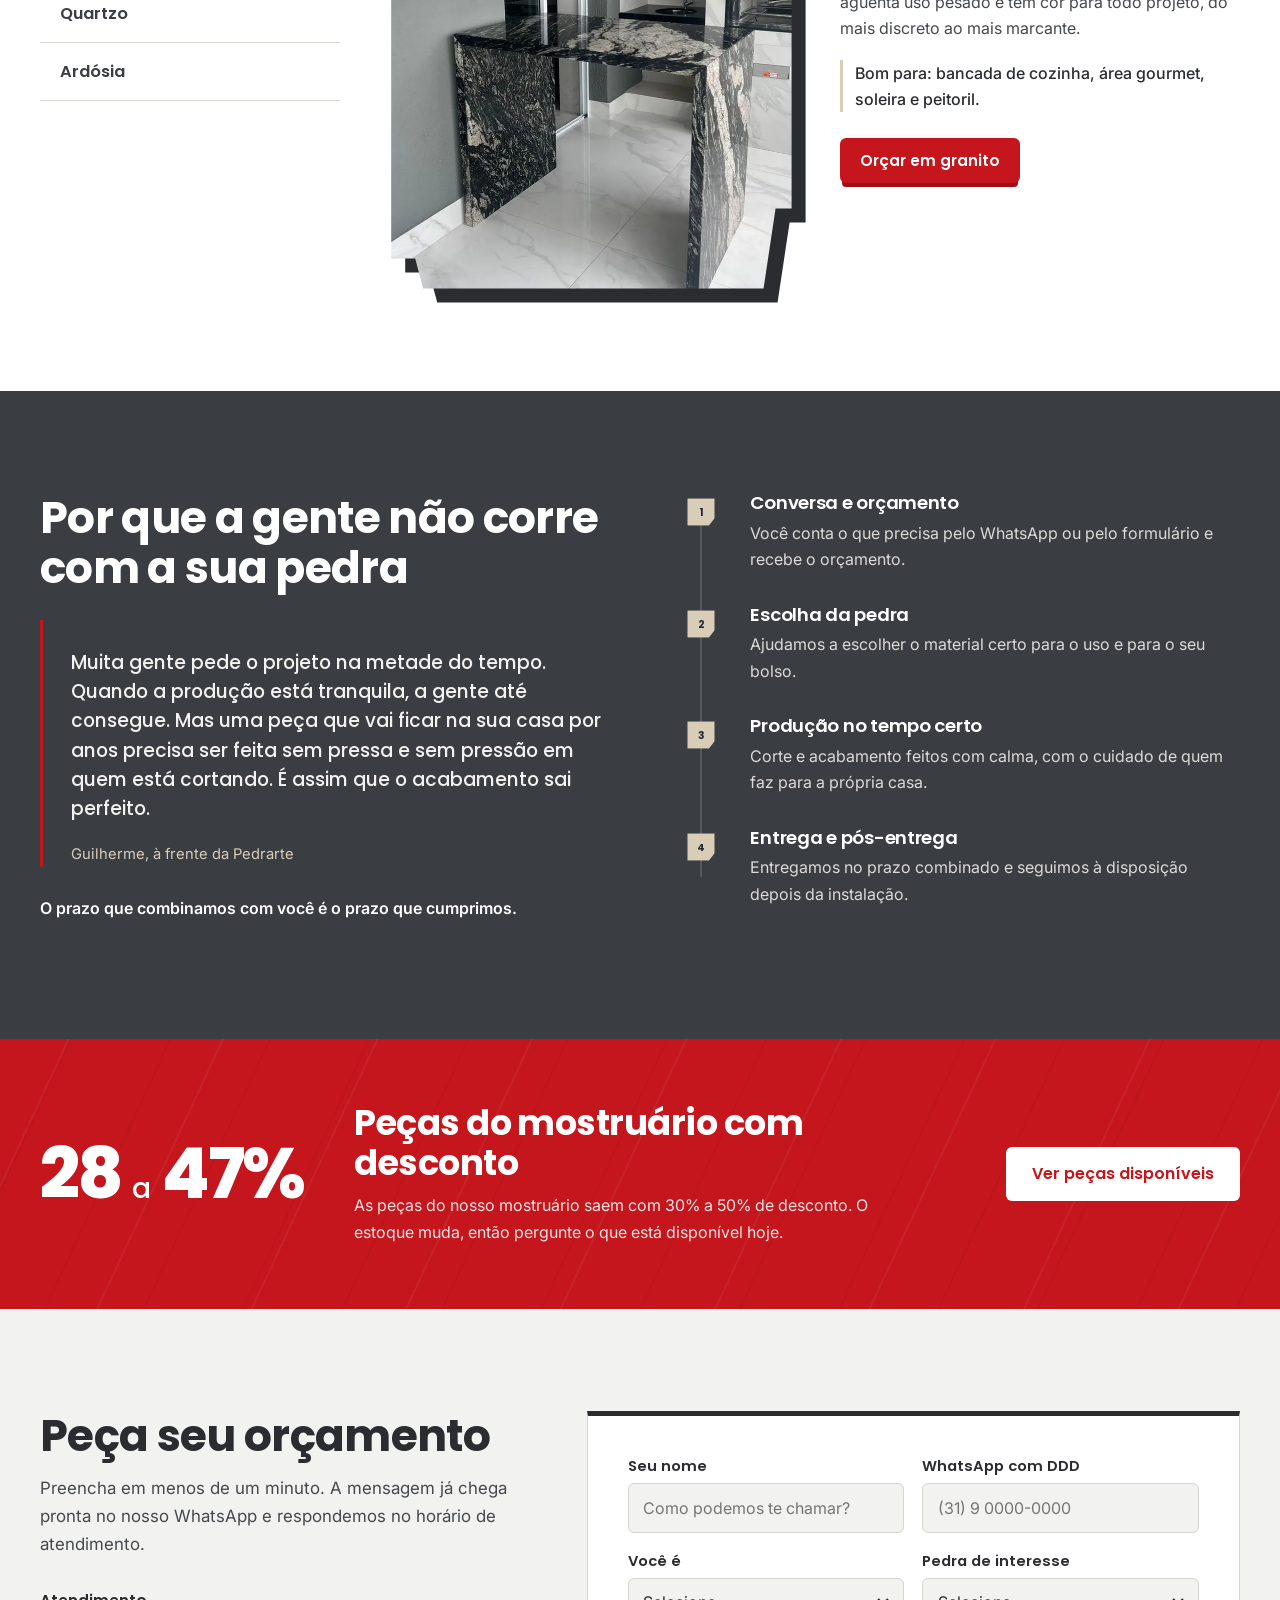
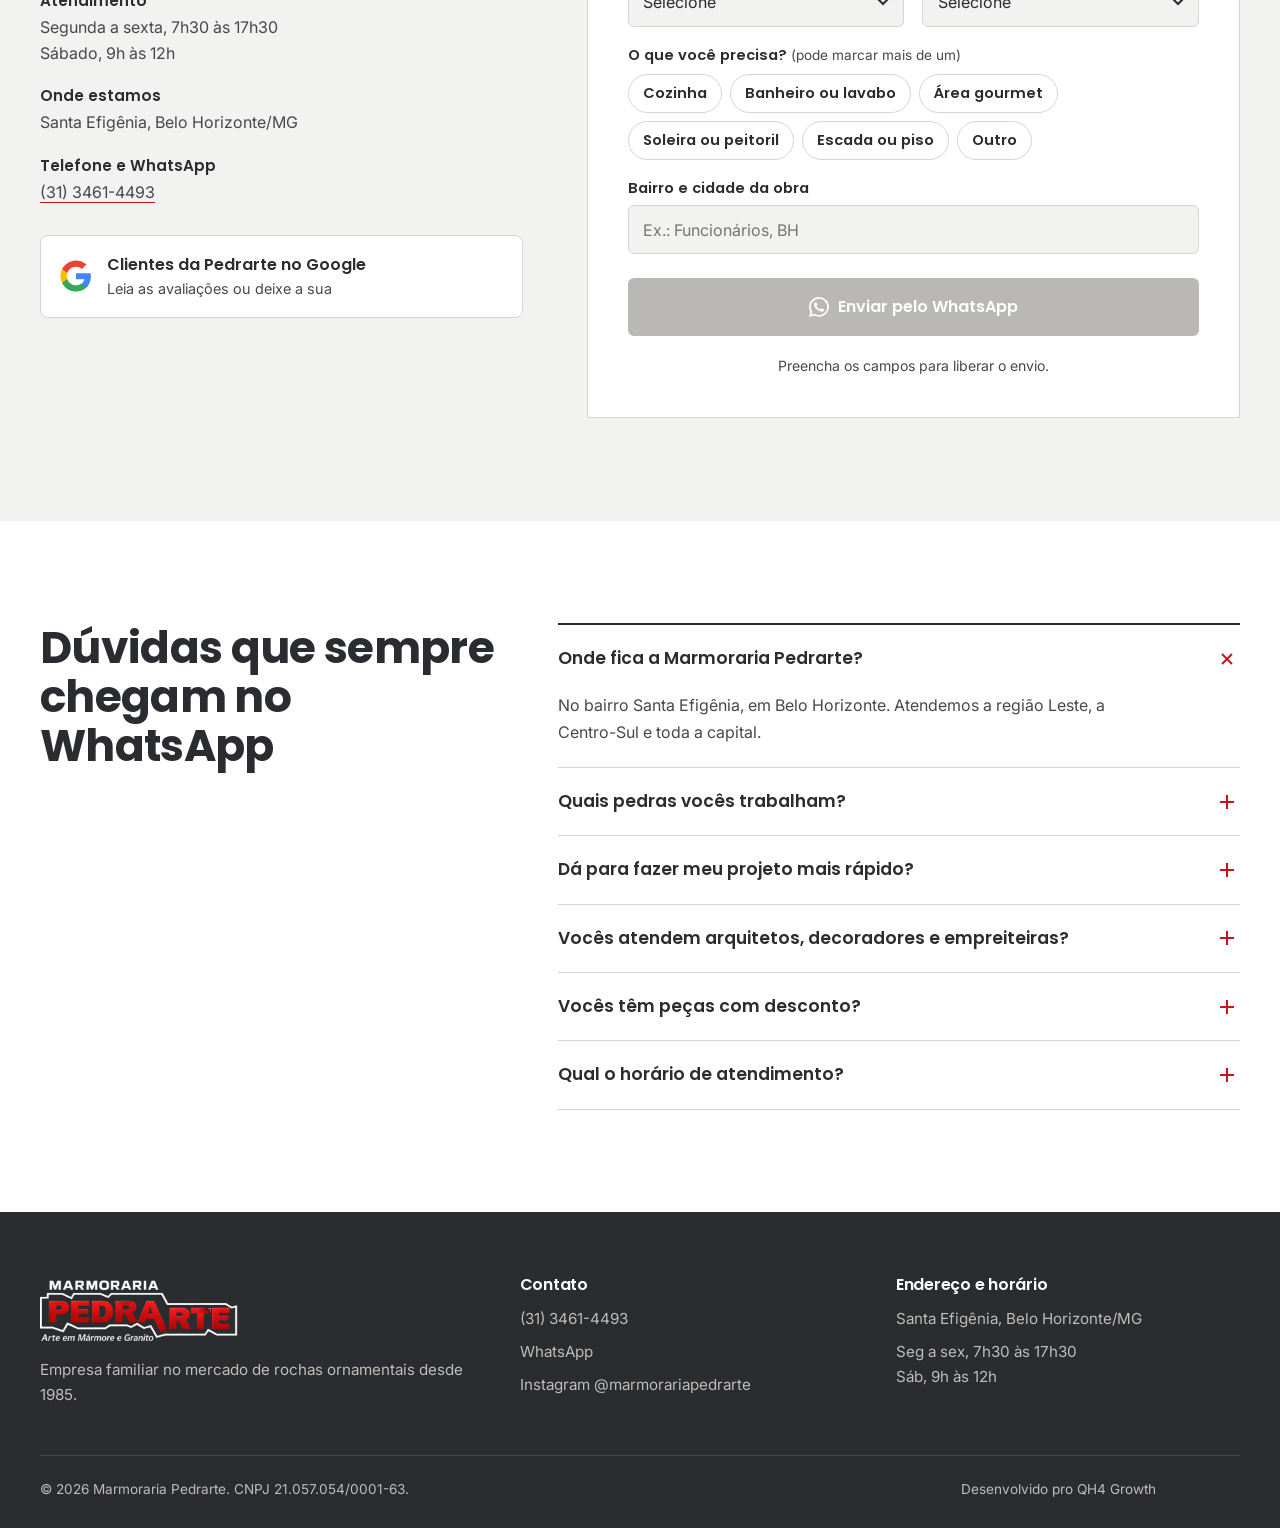
==== commit f7fcfc83: "Adiciona o script de métricas do LP Validator (Funil) Uma linha antes do </body>: registra visitas, " ====
--- a/index.html
+++ b/index.html
@@ -458,5 +458,6 @@
 </svg>
 
 <script src="assets/js/main.js" defer></script>
+<script src="https://app-validacao-lp-sapp-validacao-lp.vercel.app/api/t" data-lp="lp-pedrarte" defer></script>
 </body>
 </html>
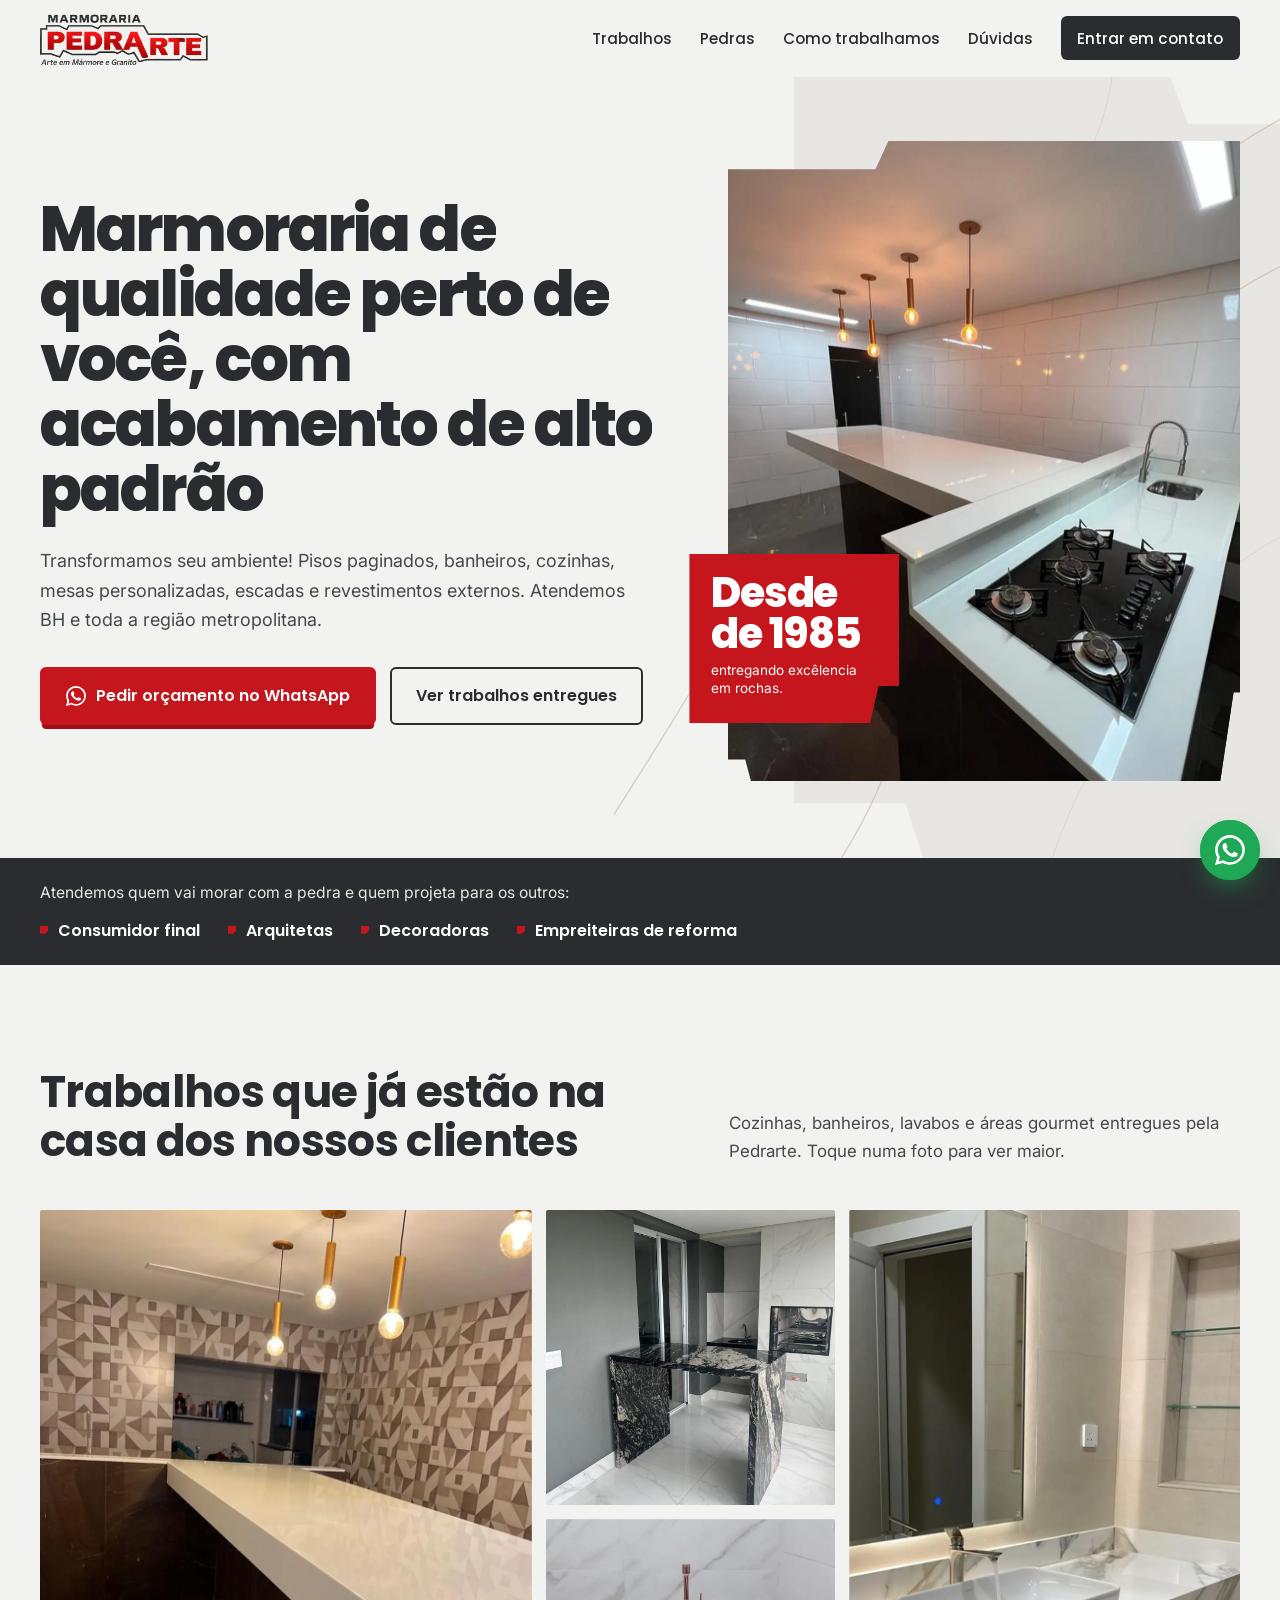
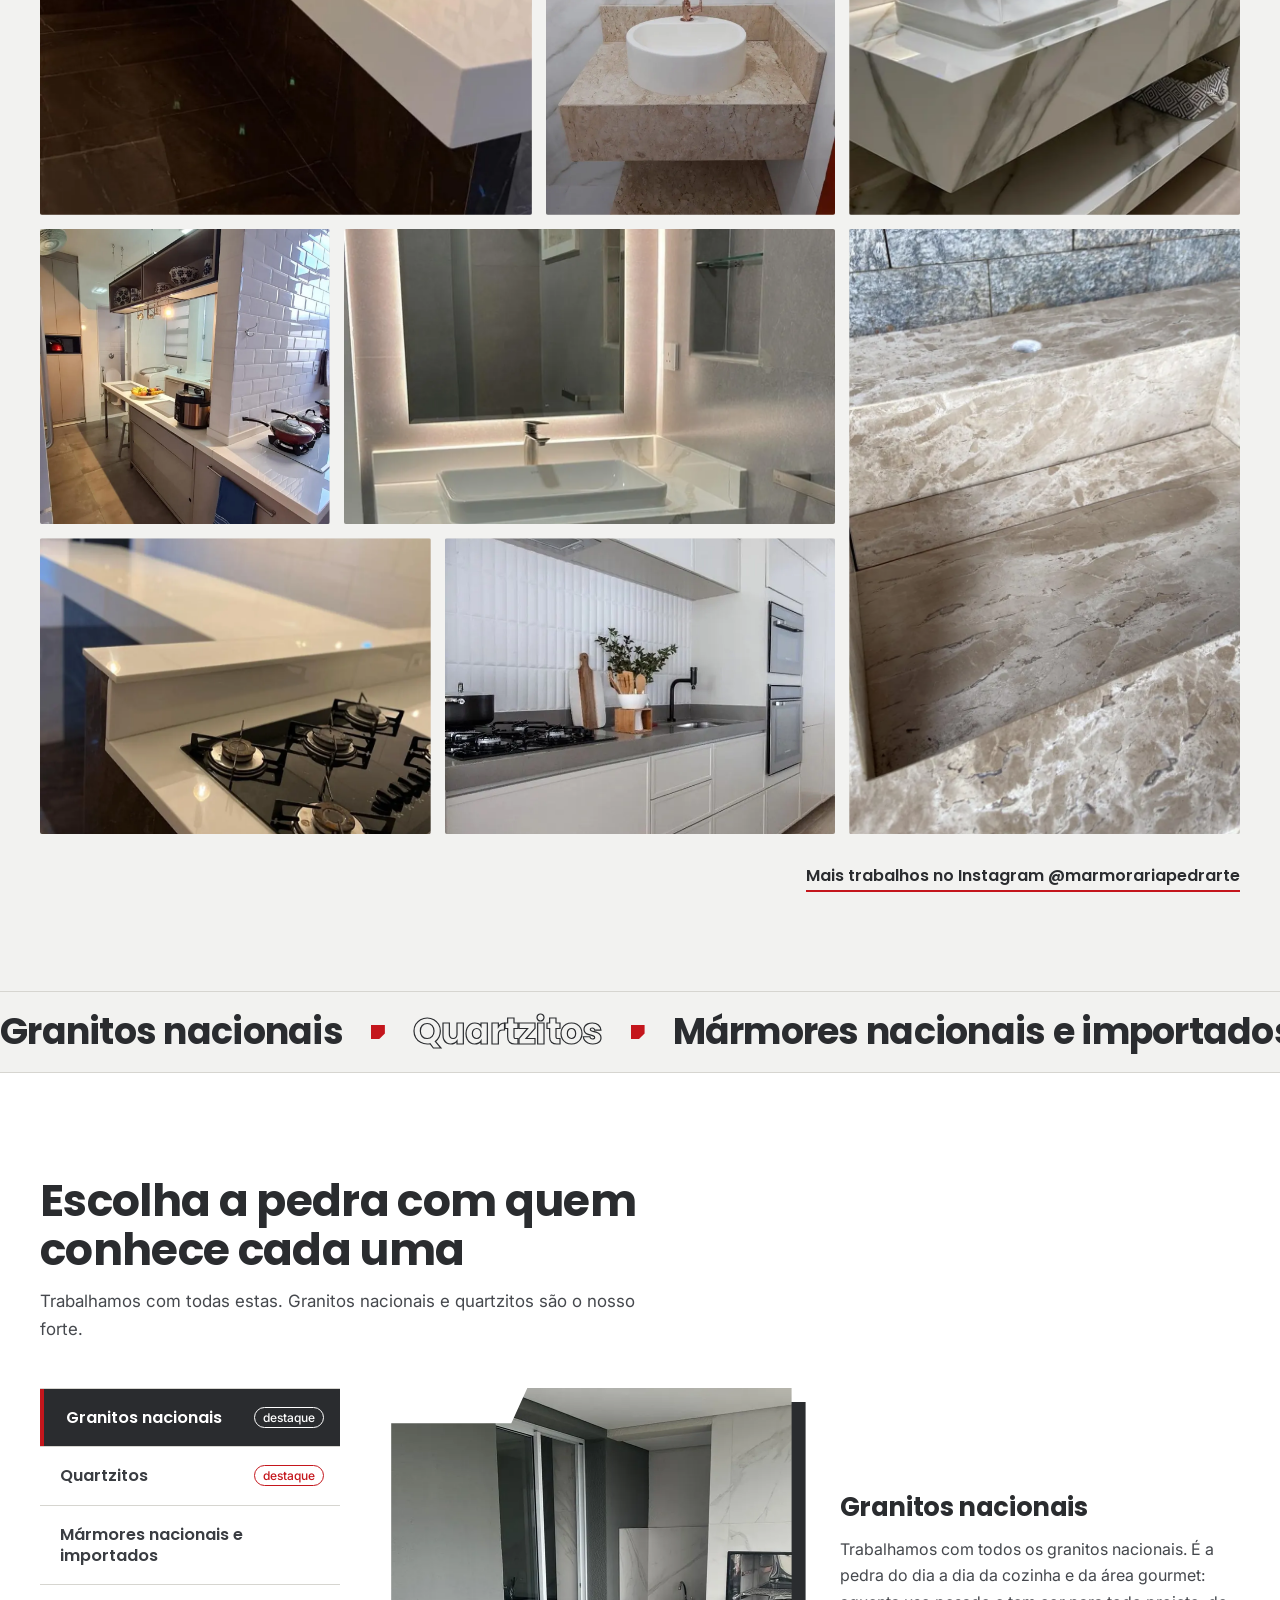
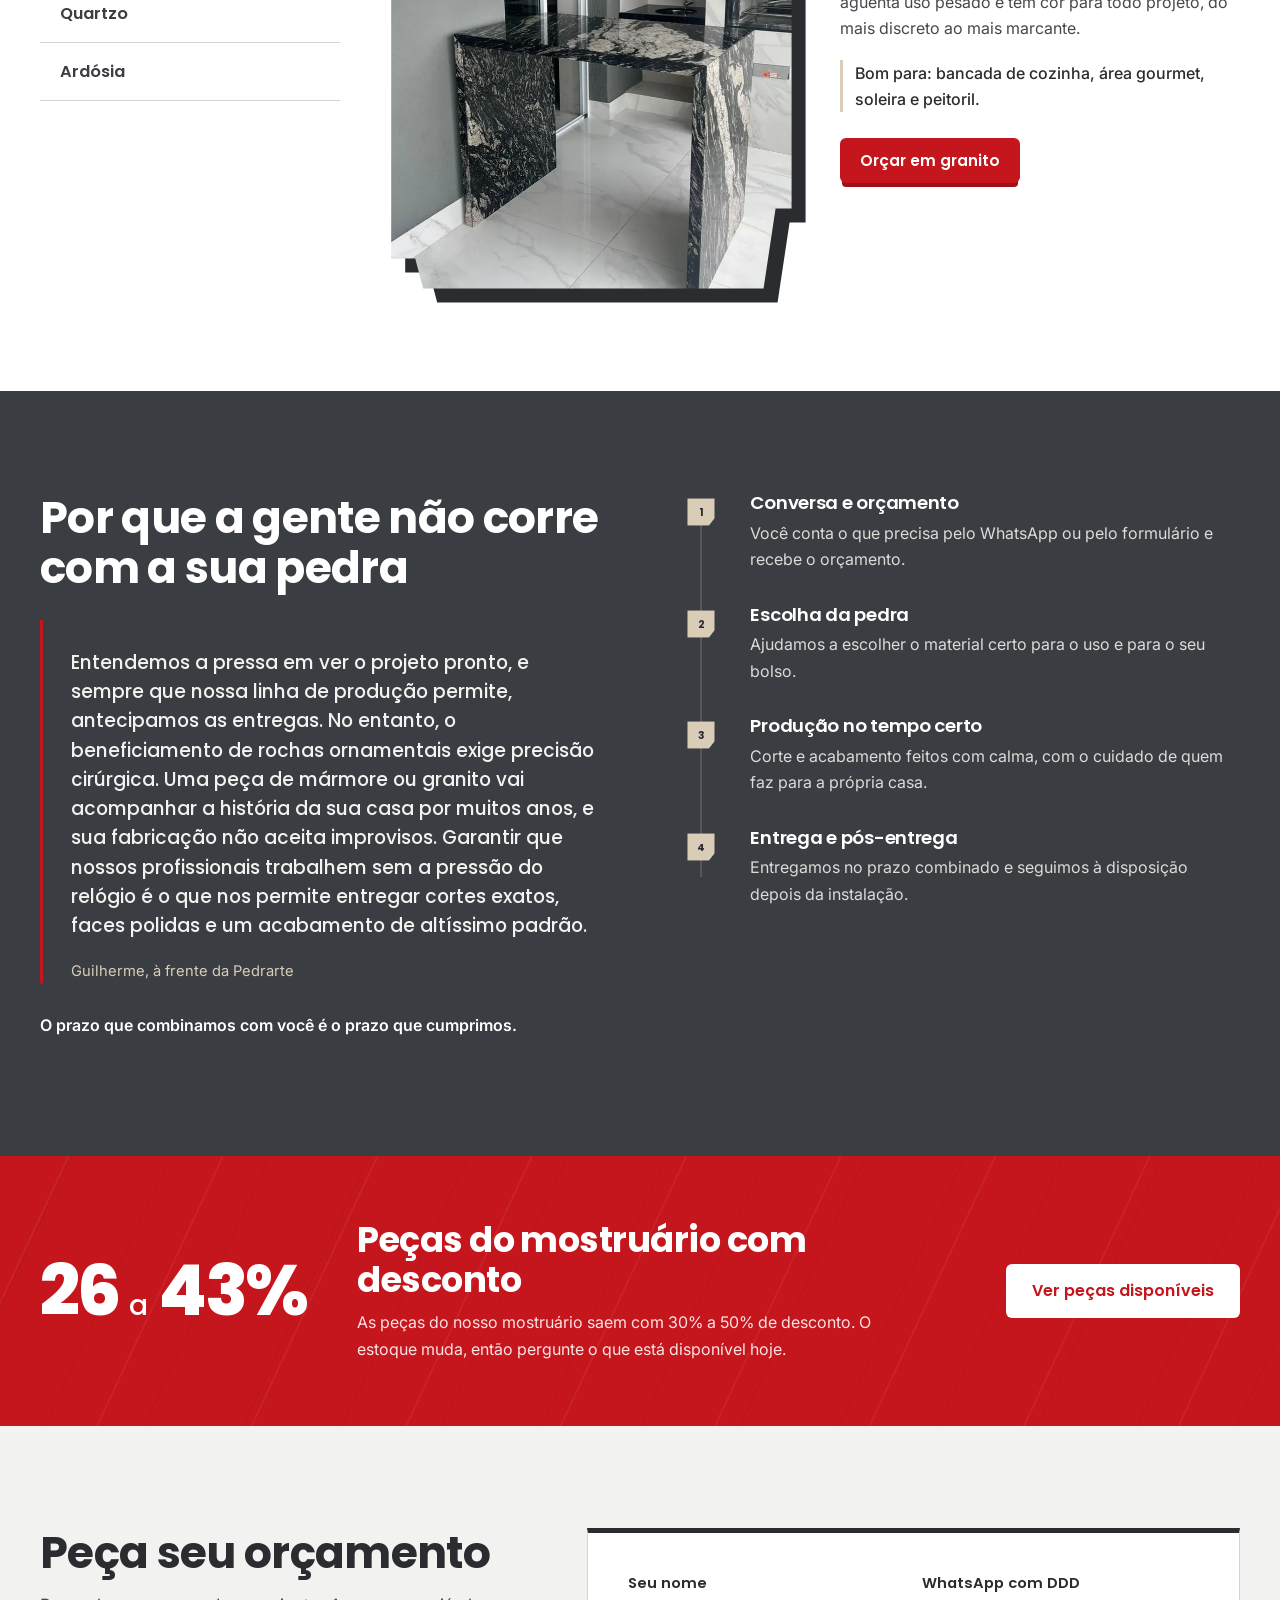
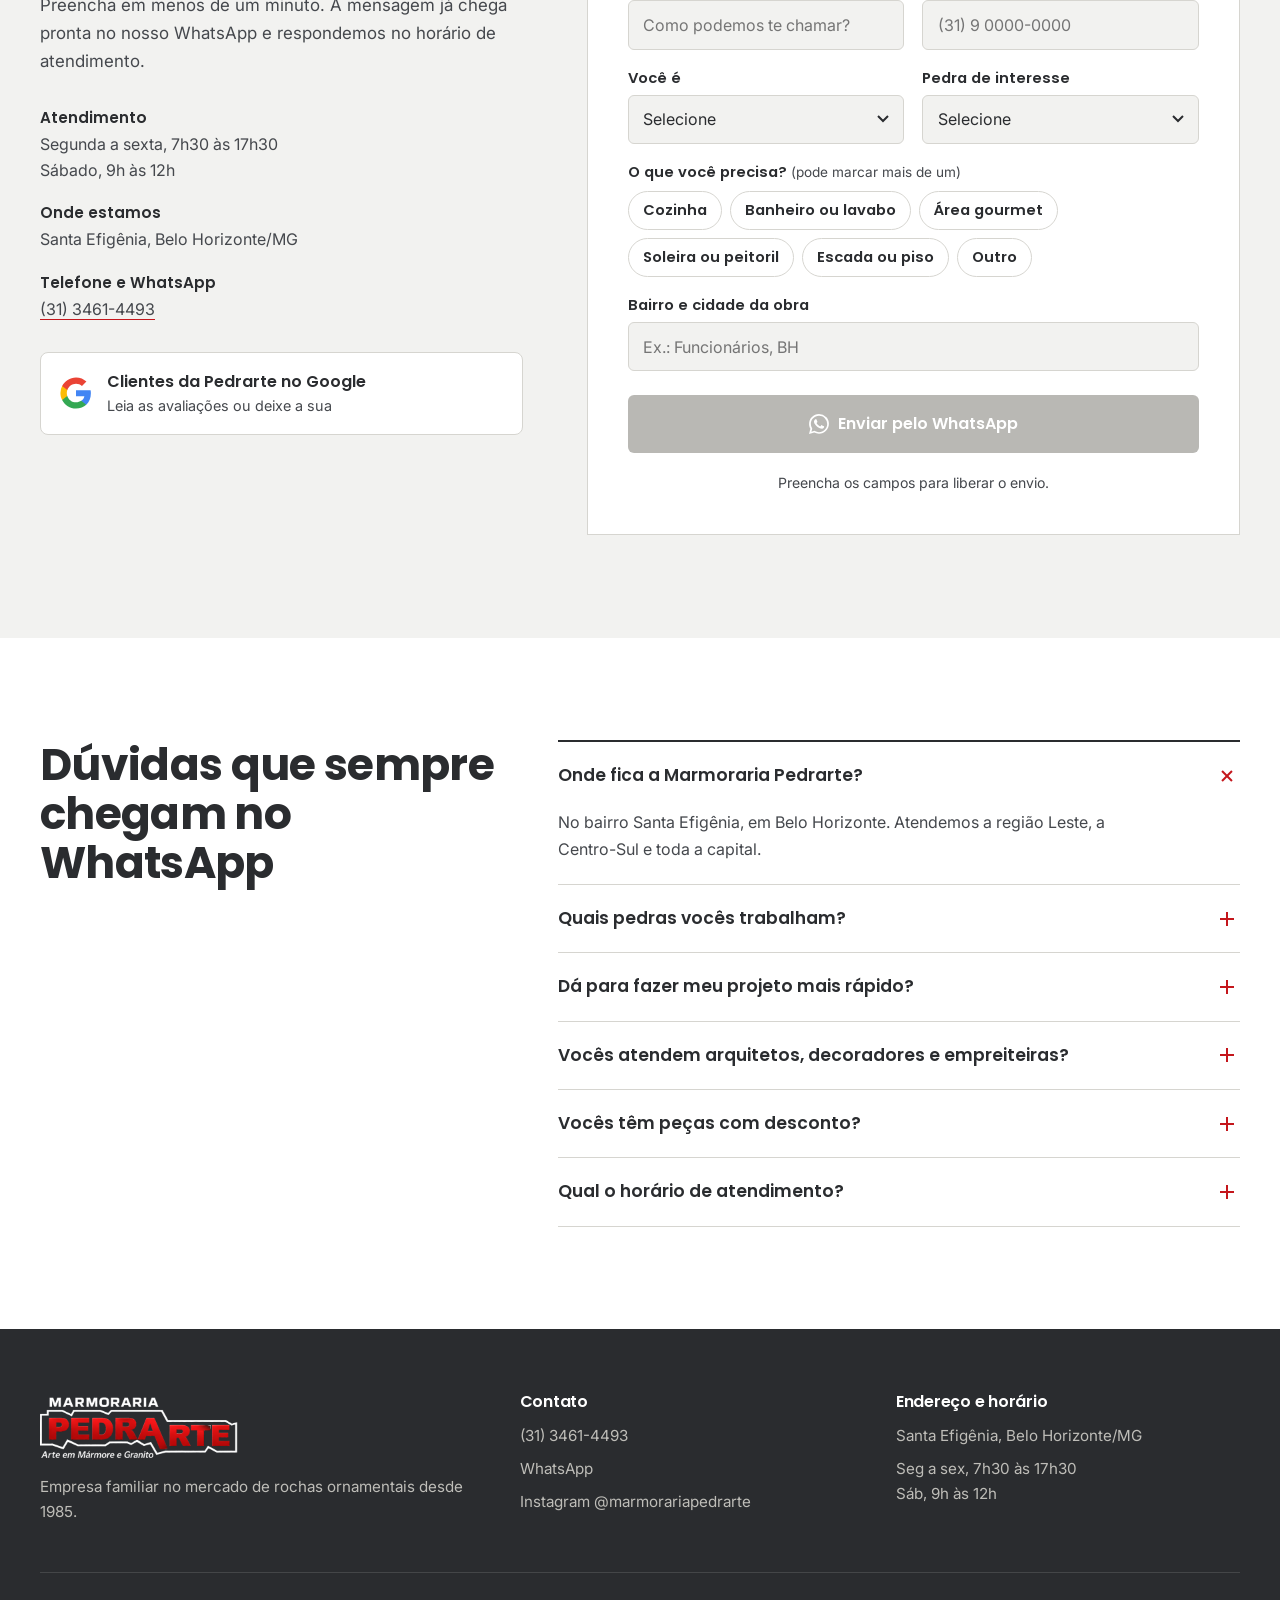
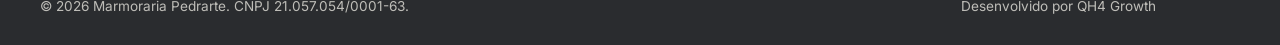
==== commit ab694801: "Ajustes do cliente (hero e depoimento) e itens da análise QH4 - Subheadline e depoimento do bloco "P" ====
--- a/index.html
+++ b/index.html
@@ -1,44 +1,7 @@
 <!doctype html>
 <html lang="pt-BR">
 <head>
-<meta charset="utf-8">
-<meta name="viewport" content="width=device-width, initial-scale=1">
-<title>Marmoraria Pedrarte | Marmoraria perto de você em BH desde 1985</title>
-<meta name="description" content="Marmoraria familiar no Santa Efigênia, Belo Horizonte, desde 1985. Granitos nacionais, quartzitos, mármores, quartzo e ardósia sob medida para cozinhas, banheiros e áreas gourmet. Peça seu orçamento.">
-<meta name="robots" content="index, follow">
-<meta name="theme-color" content="#2A2C2F">
-<link rel="canonical" href="https://www.pedrarte.com.br/">
-
-<!-- Open Graph -->
-<meta property="og:type" content="website">
-<meta property="og:locale" content="pt_BR">
-<meta property="og:site_name" content="Marmoraria Pedrarte">
-<meta property="og:title" content="Marmoraria Pedrarte | Marmoraria perto de você em BH desde 1985">
-<meta property="og:description" content="Empresa familiar no Santa Efigênia. Granitos, quartzitos, mármores, quartzo e ardósia sob medida, com assistência antes e depois da entrega.">
-<meta property="og:url" content="https://www.pedrarte.com.br/">
-<meta property="og:image" content="https://www.pedrarte.com.br/assets/img/og-pedrarte.jpg">
-<meta property="og:image:width" content="1200">
-<meta property="og:image:height" content="630">
-<meta property="og:image:alt" content="Bancada de cozinha em L feita pela Marmoraria Pedrarte">
-
-<!-- Twitter Card -->
-<meta name="twitter:card" content="summary_large_image">
-<meta name="twitter:title" content="Marmoraria Pedrarte | Marmoraria perto de você em BH">
-<meta name="twitter:description" content="Granitos, quartzitos, mármores, quartzo e ardósia sob medida em Belo Horizonte desde 1985.">
-<meta name="twitter:image" content="https://www.pedrarte.com.br/assets/img/og-pedrarte.jpg">
-
-<link rel="icon" href="assets/img/favicon.svg" type="image/svg+xml">
-<link rel="icon" href="assets/img/favicon-32.png" sizes="32x32" type="image/png">
-<link rel="apple-touch-icon" href="assets/img/apple-touch-icon.png">
-<link rel="manifest" href="site.webmanifest">
-
-<link rel="preload" as="image" href="assets/img/cozinha-bancada-l-hero.webp" fetchpriority="high">
-<link rel="preconnect" href="https://fonts.googleapis.com">
-<link rel="preconnect" href="https://fonts.gstatic.com" crossorigin>
-<link href="https://fonts.googleapis.com/css2?family=Inter:wght@400;500;600&family=Poppins:wght@500;600;700;800&display=swap" rel="stylesheet">
-<script>document.documentElement.classList.add('anim')</script>
-<link rel="stylesheet" href="assets/css/style.css">
-
+<!-- [QH4 SLOT 1] Google Tag Manager (topo do head) -->
 <!-- Google Tag Manager -->
 <script>(function(w,d,s,l,i){w[l]=w[l]||[];w[l].push({'gtm.start':
 new Date().getTime(),event:'gtm.js'});var f=d.getElementsByTagName(s)[0],
@@ -46,6 +9,50 @@
 'https://www.googletagmanager.com/gtm.js?id='+i+dl;f.parentNode.insertBefore(j,f);
 })(window,document,'script','dataLayer','GTM-PGMKR49N');</script>
 <!-- End Google Tag Manager -->
+<meta charset="utf-8">
+<meta name="viewport" content="width=device-width, initial-scale=1">
+<title>Marmoraria em Belo Horizonte | Marmoraria Pedrarte</title>
+<meta name="description" content="Marmoraria em Belo Horizonte desde 1985. Granitos, quartzitos e mármores sob medida para cozinhas, banheiros e pisos. Peça seu orçamento pelo WhatsApp.">
+<meta name="robots" content="index, follow">
+<meta name="theme-color" content="#2A2C2F">
+<link rel="canonical" href="https://www.pedrarte.com.br/">
+
+<!-- Open Graph -->
+<meta property="og:type" content="website">
+<meta property="og:locale" content="pt_BR">
+<meta property="og:site_name" content="Marmoraria Pedrarte">
+<meta property="og:title" content="Marmoraria em Belo Horizonte | Marmoraria Pedrarte">
+<meta property="og:description" content="Marmoraria em Belo Horizonte desde 1985. Granitos, quartzitos e mármores sob medida para cozinhas, banheiros e pisos. Peça seu orçamento pelo WhatsApp.">
+<meta property="og:url" content="https://www.pedrarte.com.br/">
+<meta property="og:image" content="https://www.pedrarte.com.br/assets/img/og-pedrarte.jpg">
+<meta property="og:image:width" content="1200">
+<meta property="og:image:height" content="630">
+<meta property="og:image:alt" content="Bancada de cozinha em L feita pela Marmoraria Pedrarte">
+
+<!-- Twitter Card -->
+<meta name="twitter:card" content="summary_large_image">
+<meta name="twitter:title" content="Marmoraria em Belo Horizonte | Marmoraria Pedrarte">
+<meta name="twitter:description" content="Marmoraria em Belo Horizonte desde 1985. Granitos, quartzitos e mármores sob medida para cozinhas, banheiros e pisos. Peça seu orçamento pelo WhatsApp.">
+<meta name="twitter:image" content="https://www.pedrarte.com.br/assets/img/og-pedrarte.jpg">
+
+<link rel="icon" href="assets/img/favicon.svg" type="image/svg+xml">
+<link rel="icon" href="assets/img/favicon-32.png" sizes="32x32" type="image/png">
+<link rel="apple-touch-icon" href="assets/img/apple-touch-icon.png">
+<link rel="manifest" href="site.webmanifest">
+
+<link rel="preload" as="image" href="assets/img/cozinha-bancada-l-hero.webp" fetchpriority="high">
+<link rel="preconnect" href="https://fonts.googleapis.com">
+<link rel="preconnect" href="https://fonts.gstatic.com" crossorigin>
+<link href="https://fonts.googleapis.com/css2?family=Inter:wght@400;500;600&family=Poppins:wght@500;600;700;800&display=swap" rel="stylesheet">
+<script>document.documentElement.classList.add('anim')</script>
+<link rel="stylesheet" href="assets/css/style.css">
+
+<!-- [QH4 SLOT 2] Google Search Console / verificações de domínio -->
+<!-- [QH4 SLOT 3] Meta Pixel (preferível via GTM) -->
+<!-- [QH4 SLOT 4] Google Ads / gtag (preferível via GTM) -->
+
+<!-- [QH4 SLOT 6] Dados estruturados (JSON-LD) -->
+
 
 <script type="application/ld+json">
 {
@@ -102,8 +109,10 @@
   ]
 }
 </script>
+<!-- [QH4 SLOT 7] Outros scripts do head -->
 </head>
 <body>
+<!-- [QH4 SLOT 5] Google Tag Manager noscript (logo após o body) -->
 <!-- Google Tag Manager (noscript) -->
 <noscript><iframe src="https://www.googletagmanager.com/ns.html?id=GTM-PGMKR49N"
 height="0" width="0" style="display:none;visibility:hidden"></iframe></noscript>
@@ -142,7 +151,7 @@
   <div class="wrap hero__grid">
     <div class="hero__texto">
       <h1 class="hero__titulo" aria-label="Marmoraria de qualidade perto de você, com acabamento de alto padrão"><span class="w"><span style="--i:0">Marmoraria</span></span> <span class="w"><span style="--i:1">de</span></span> <span class="w"><span style="--i:2">qualidade</span></span> <span class="w"><span style="--i:3">perto</span></span> <span class="w"><span style="--i:4">de</span></span> <span class="w"><span style="--i:5">você,</span></span> <span class="w"><span style="--i:6">com</span></span> <span class="w"><span style="--i:7">acabamento</span></span> <span class="w"><span style="--i:8">de</span></span> <span class="w"><span style="--i:9">alto</span></span> <span class="w"><span style="--i:10">padrão</span></span></h1>
-      <p class="hero__sub">Banheiros, cozinhas e bancadas. Transformamos seu ambiente! Atendemos toda a região de Belo Horizonte, Lagoa Santa, Nova Lima, Pampulha e arredores.</p>
+      <p class="hero__sub">Transformamos seu ambiente! Pisos paginados, banheiros, cozinhas, mesas personalizadas, escadas e revestimentos externos. Atendemos BH e toda a região metropolitana.</p>
       <div class="hero__acoes">
         <a class="btn btn--vermelho js-wa" data-origem="hero" href="https://wa.me/553134614493?text=Ol%C3%A1%2C%20vim%20pelo%20Google%20e%20gostaria%20de%20solicitar%20um%20or%C3%A7amento." target="_blank" rel="noopener">
           <svg viewBox="0 0 24 24" aria-hidden="true"><use href="#i-wa"/></svg>Pedir orçamento no WhatsApp
@@ -276,7 +285,7 @@
     <div class="processo__fala reveal">
       <h2>Por que a gente não corre com a sua pedra</h2>
       <blockquote>
-        <p>Muita gente pede o projeto na metade do tempo. Quando a produção está tranquila, a gente até consegue. Mas uma peça que vai ficar na sua casa por anos precisa ser feita sem pressa e sem pressão em quem está cortando. É assim que o acabamento sai perfeito.</p>
+        <p>Entendemos a pressa em ver o projeto pronto, e sempre que nossa linha de produção permite, antecipamos as entregas. No entanto, o beneficiamento de rochas ornamentais exige precisão cirúrgica. Uma peça de mármore ou granito vai acompanhar a história da sua casa por muitos anos, e sua fabricação não aceita improvisos. Garantir que nossos profissionais trabalhem sem a pressão do relógio é o que nos permite entregar cortes exatos, faces polidas e um acabamento de altíssimo padrão.</p>
         <footer>Guilherme, à frente da Pedrarte</footer>
       </blockquote>
       <p class="processo__nota">O prazo que combinamos com você é o prazo que cumprimos.</p>
@@ -440,7 +449,7 @@
   <div class="wrap rodape__base">
     <p>© <span id="ano">2026</span> Marmoraria Pedrarte. CNPJ 21.057.054/0001-63.</p>
     <!-- CONFIRMAR O @ DO INSTAGRAM DA QH4 -->
-    <p><a href="https://www.instagram.com/qh4growth/" target="_blank" rel="noopener">Desenvolvido pro QH4 Growth</a></p>
+    <p><a href="https://www.instagram.com/qh4growth/" target="_blank" rel="noopener">Desenvolvido por QH4 Growth</a></p>
   </div>
 </footer>
 
@@ -450,13 +459,15 @@
 
 <div class="lightbox" id="lightbox" hidden>
   <button class="lightbox__fechar" type="button" aria-label="Fechar foto">×</button>
-  <img src="" alt="">
+  <img alt="" width="1000" height="1250">
 </div>
 
 <svg width="0" height="0" style="position:absolute" aria-hidden="true">
   <symbol id="i-wa" viewBox="0 0 24 24"><path fill="currentColor" d="M17.5 14.4c-.3-.1-1.8-.9-2-1-.3-.1-.5-.1-.7.1-.2.3-.8 1-.9 1.2-.2.2-.3.2-.6.1-.3-.1-1.3-.5-2.4-1.5-.9-.8-1.5-1.8-1.7-2.1-.2-.3 0-.5.1-.6l.4-.5c.2-.2.2-.3.3-.5.1-.2 0-.4 0-.5l-.9-2.2c-.2-.6-.5-.5-.7-.5h-.6c-.2 0-.5.1-.8.4-.3.3-1 1-1 2.5s1.1 2.9 1.2 3.1c.1.2 2.1 3.2 5.1 4.5.7.3 1.3.5 1.7.6.7.2 1.4.2 1.9.1.6-.1 1.8-.7 2-1.4.3-.7.3-1.3.2-1.4-.1-.2-.3-.2-.6-.4ZM12 21.8c-1.8 0-3.5-.5-5-1.4l-.4-.2-3.7 1 1-3.6-.2-.4A9.8 9.8 0 0 1 2.2 12C2.2 6.6 6.6 2.2 12 2.2c2.6 0 5.1 1 6.9 2.9a9.7 9.7 0 0 1 2.9 6.9c0 5.4-4.4 9.8-9.8 9.8Zm8.4-18.2A11.8 11.8 0 0 0 12 0C5.4 0 .1 5.3.1 11.9c0 2.1.6 4.1 1.6 5.9L0 24l6.3-1.7c1.7.9 3.7 1.4 5.7 1.4 6.6 0 11.9-5.3 11.9-11.9 0-3.2-1.2-6.2-3.5-8.4Z"/></symbol>
 </svg>
 
+<!-- [QH4 SLOT 8] Scripts de rastreamento e conversão (fim do body) -->
+<script src="assets/js/tracking.js" defer></script>
 <script src="assets/js/main.js" defer></script>
 <script src="https://app-validacao-lp-sapp-validacao-lp.vercel.app/api/t" data-lp="lp-pedrarte" defer></script>
 </body>
--- a/assets/css/style.css
+++ b/assets/css/style.css
@@ -453,3 +453,4 @@
 .passos::before,.passos::after{z-index:0}
 .passos li::before{z-index:1}
 .passos li>*{position:relative;z-index:1}
+.rodape--simples{padding:0 0 4px}
